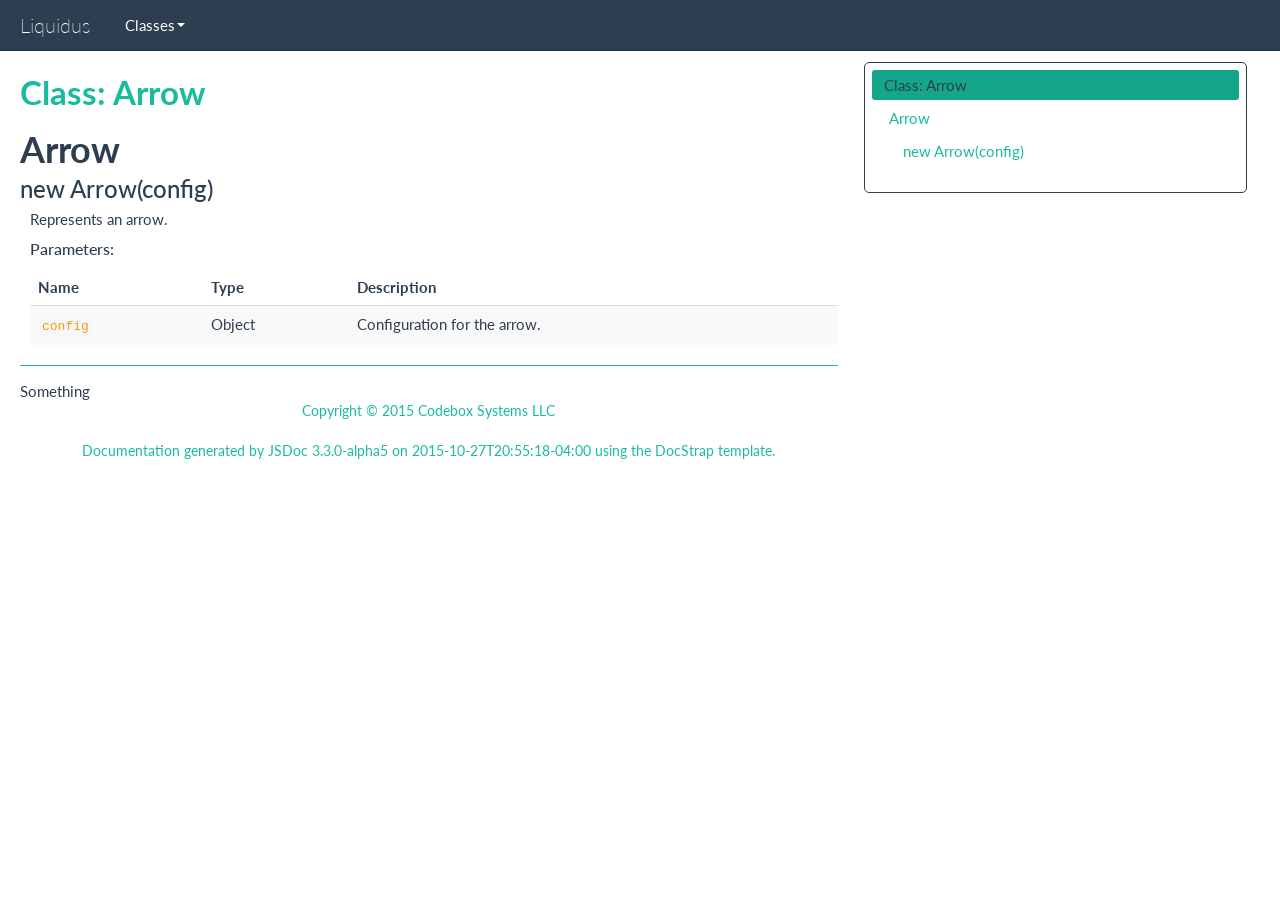
==== docs/Arrow.html @ db64171e "Updated nginx and added content" ====
<!DOCTYPE html>

<html lang="en">
<head>
	<meta charset="utf-8">
	<title>Liquidus Class: Arrow</title>

	<!--[if lt IE 9]>
	<script src="//html5shiv.googlecode.com/svn/trunk/html5.js"></script>
	<![endif]-->
	<link type="text/css" rel="stylesheet" href="styles/sunlight.default.css">

	<link type="text/css" rel="stylesheet" href="styles/site.flatly.css">

</head>

<body>
<div class="container-fluid">
	<div class="navbar navbar-fixed-top ">
		<div class="navbar-inner">
			<a class="brand" href="index.html">Liquidus</a>
			<ul class="nav">
				
				<li class="dropdown">
					<a href="classes.list.html" class="dropdown-toggle" data-toggle="dropdown">Classes<b
						class="caret"></b></a>

					<ul class="dropdown-menu ">
						
						<li>
							<a href="Arrow.html">Arrow</a>
						</li>
						
						<li>
							<a href="Circle.html">Circle</a>
						</li>
						
						<li>
							<a href="Shape.html">Shape</a>
						</li>
						
						<li>
							<a href="Text.html">Text</a>
						</li>
						

					</ul>
				</li>
				
			</ul>
		</div>
	</div>

	<div class="row-fluid">

		
		<div class="span8">
			
				<div id="main">
					


	<h1 class="page-title">Class: Arrow</h1>
<section>

<header>
    <h2>
    Arrow
    </h2>
    
</header>

<article>
    <div class="container-overview">
    

    
        
<dt>
    <h4 class="name" id="Arrow"><span class="type-signature"></span>new Arrow<span class="signature">(config)</span><span class="type-signature"></span></h4>
    
    
</dt>
<dd>
    
    
    <div class="description">
        Represents an arrow.
    </div>
    

    
    
    
    
    
        <h5>Parameters:</h5>
        

<table class="params table table-striped">
    <thead>
	<tr>
		
		<th>Name</th>
		

		<th>Type</th>

		

		

		<th class="last">Description</th>
	</tr>
	</thead>

	<tbody>
	

        <tr>
            
                <td class="name"><code>config</code></td>
            

            <td class="type">
            
                
<span class="param-type">Object</span>


            
            </td>

            

            

            <td class="description last">Configuration for the arrow.</td>
        </tr>

	
	</tbody>
</table>

    
    
    
<dl class="details">
	

	

	

	

	

	

	

	

	



	

	

	

	
</dl>

    
    

    

    
    
    
    
    
    
    
</dd>

    
    </div>

    

    

    

    

    

    

    

    

    
</article>

</section>




				</div>

				<div class="clearfix"></div>
				<footer>
					
					Something
					<br />
					
					
		<span class="copyright">
		Copyright © 2015 Codebox Systems LLC
		</span>
					<br />
					
		<span class="jsdoc-message">
		Documentation generated by <a href="https://github.com/jsdoc3/jsdoc">JSDoc 3.3.0-alpha5</a>
		on 2015-10-27T20:55:18-04:00 using the <a
			href="https://github.com/terryweiss/docstrap">DocStrap template</a>.
		</span>
				</footer>
			</div>

			
			<div class="span3">
				<div id="toc"></div>
			</div>
			
			<br clear="both">
		</div>

	</div>
	<!--<script src="scripts/sunlight.js"></script>-->
	<script src="scripts/docstrap.lib.js"></script>
	<script src="scripts/bootstrap-dropdown.js"></script>
	<script src="scripts/toc.js"></script>

	<script>
		$( function () {
			$( "[id*='$']" ).each( function () {
				var $this = $( this );

				$this.attr( "id", $this.attr( "id" ).replace( "$", "__" ) );
			} );

			$( "#toc" ).toc( {
				anchorName  : function ( i, heading, prefix ) {
					return $( heading ).attr( "id" ) || ( prefix + i );
				},
				selectors   : "h1,h2,h3,h4",
				showAndHide : false,
				scrollTo    : "100px"
			} );

			$( "#toc>ul" ).addClass( "nav nav-pills nav-stacked" );
			$( "#main span[id^='toc']" ).addClass( "toc-shim" );
			$( '.dropdown-toggle' ).dropdown();
//			$( ".tutorial-section pre, .readme-section pre" ).addClass( "sunlight-highlight-javascript" ).addClass( "linenums" );

			$( ".tutorial-section pre, .readme-section pre" ).each( function () {
				var $this = $( this );

				var example = $this.find( "code" );
				exampleText = example.html();
				var lang = /{@lang (.*?)}/.exec( exampleText );
				if ( lang && lang[1] ) {
					exampleText = exampleText.replace( lang[0], "" );
					example.html( exampleText );
					lang = lang[1];
				} else {
					lang = "javascript";
				}

				if ( lang ) {

					$this
						.addClass( "sunlight-highlight-" + lang )
						.addClass( "linenums" )
						.html( example.html() );

				}
			} );

			Sunlight.highlightAll( {
				lineNumbers : true,
				showMenu : true,
				enableDoclinks : true
			} );
		} );
	 </script>



	<!--Navigation and Symbol Display-->
	


	<!--Google Analytics-->
	

</body>
</html>
---- docs/styles/sunlight.default.css ----
/* global styles */
.sunlight-container {
	clear: both !important;
	position: relative !important;
	margin: 10px 0 !important;
}
.sunlight-code-container {
	clear: both !important;
	position: relative !important;
	border: none;
	border-color: #969696 !important;
	background-color: #FFFFFF !important;
}
.sunlight-highlighted, .sunlight-container, .sunlight-container textarea {
	font-family: Consolas, Inconsolata, Monaco, "Courier New" !important;
	font-size: 12px !important;
	line-height: 15px !important;
}
.sunlight-highlighted, .sunlight-container textarea {
	color: #000000 !important;
	margin: 0 !important;
}
.sunlight-container textarea {
	padding-left: 0 !important;
	margin-left: 0 !important;
	margin-right: 0 !important;
	padding-right: 0 !important;
}
.sunlight-code-container > .sunlight-highlighted {
	white-space: pre;
	overflow-x: auto;
	overflow-y: hidden; /* ie requires this wtf? */
}
.sunlight-highlighted {
	z-index: 1;
	position: relative;
}
.sunlight-highlighted * {
	background: transparent;
}
.sunlight-line-number-margin {
	float: left !important;
	margin-right: 5px !important;
	margin-top: 0 !important;
	margin-bottom: 0 !important;
	padding: 0 !important;
	padding-right: 4px !important;
	padding-left: 4px !important;
	border-right: 1px solid #CCCCCC !important;
	background-color: #EEEEEE !important;
	color: #848484 !important;
	text-align: right !important;
	position: relative;
	z-index: 3;
}
.sunlight-highlighted a, .sunlight-line-number-margin a  {
	border: none !important;
	text-decoration: none !important;
	font-weight: normal !important;
	font-style: normal !important;
	padding: 0 !important;
}
.sunlight-line-number-margin a {
	color: inherit !important;
}
.sunlight-line-highlight-overlay {
	position: absolute;
	top: 0;
	left: 0;
	width: 100%;
	z-index: 0;
}
.sunlight-line-highlight-overlay div {
	height: 15px;
	width: 100%;
}
.sunlight-line-highlight-overlay .sunlight-line-highlight-active {
	background-color: #E7FCFA;
}

/* menu */
.sunlight-menu {
	background-color: #FFFFCC;
	color: #000000;
}
.sunlight-menu ul {
	margin: 0 !important;
	padding: 0 !important;
	list-style-type: none !important;
}
.sunlight-menu li {
	float: right !important;
	margin-left: 5px !important;
}
.sunlight-menu a, .sunlight-menu img {
	color: #000099 !important;
	text-decoration: none !important;
	border: none !important;
}




.sunlight-string,
.sunlight-char,
.sunlight-heredoc,
.sunlight-heredocDeclaration,
.sunlight-nowdoc,
.sunlight-longString,
.sunlight-rawString,
.sunlight-binaryString,
.sunlight-rawLongString,
.sunlight-binaryLongString,
.sunlight-verbatimString,
.sunlight-diff .sunlight-removed {
	color: #990000 !important;
}

.sunlight-ident,
.sunlight-operator,
.sunlight-punctuation,
.sunlight-delimiter,
.sunlight-diff .sunlight-unchanged {
	color: #000000 !important;
}

.sunlight-comment,
.sunlight-xmlDocCommentContent,
.sunlight-nginx .sunlight-ssiCommand,
.sunlight-sln .sunlight-formatDeclaration,
.sunlight-diff .sunlight-added {
	color: #009900 !important;
}
.sunlight-number,
.sunlight-guid,
.sunlight-cdata {
	color: #CC6600 !important;
}

.sunlight-named-ident,
.sunlight-constant,
.sunlight-javascript .sunlight-globalVariable,
.sunlight-globalObject,
.sunlight-python .sunlight-attribute,
.sunlight-nginx .sunlight-context,
.sunlight-httpd .sunlight-context,
.sunlight-haskell .sunlight-class,
.sunlight-haskell .sunlight-type,
.sunlight-lisp .sunlight-declarationSpecifier,
.sunlight-erlang .sunlight-userDefinedFunction,
.sunlight-diff .sunlight-header {
	color: #2B91AF !important;
}
.sunlight-keyword,
.sunlight-languageConstruct,
.sunlight-css
.sunlight-element,
.sunlight-bash .sunlight-command,
.sunlight-specialOperator,
.sunlight-erlang .sunlight-moduleAttribute,
.sunlight-xml .sunlight-tagName,
.sunlight-xml .sunlight-operator,
.sunlight-diff .sunlight-modified {
	color: #0000FF !important;
}
.sunlight-shortOpenTag,
.sunlight-openTag,
.sunlight-closeTag,
.sunlight-xmlOpenTag,
.sunlight-xmlCloseTag,
.sunlight-aspOpenTag,
.sunlight-aspCloseTag,
.sunlight-label,
.sunlight-css .sunlight-importantFlag {
	background-color: #FFFF99 !important;
	color: #000000 !important;
}
.sunlight-function,
.sunlight-globalFunction,
.sunlight-ruby .sunlight-specialFunction,
.sunlight-objective-c .sunlight-messageDestination,
.sunlight-6502asm .sunlight-illegalOpcode,
.sunlight-powershell .sunlight-switch,
.sunlight-lisp .sunlight-macro,
.sunlight-lisp .sunlight-specialForm,
.sunlight-lisp .sunlight-type,
.sunlight-sln .sunlight-sectionName,
.sunlight-diff .sunlight-rangeInfo {
	color: #B069AF !important;
}

.sunlight-variable,
.sunlight-specialVariable,
.sunlight-environmentVariable,
.sunlight-objective-c .sunlight-messageArgumentName,
.sunlight-lisp .sunlight-globalVariable,
.sunlight-ruby .sunlight-globalVariable,
.sunlight-ruby .sunlight-instanceVariable,
.sunlight-sln .sunlight-operator {
	color: #325484 !important;
}
.sunlight-regexLiteral,
.sunlight-lisp .sunlight-operator,
.sunlight-6502asm .sunlight-pseudoOp,
.sunlight-erlang .sunlight-macro {
	color: #FF00B2 !important;
}
.sunlight-specialVariable {
	font-style: italic !important;
	font-weight: bold !important;
}
.sunlight-csharp .sunlight-pragma,
.sunlight-preprocessorDirective,
.sunlight-vb .sunlight-compilerDirective,
.sunlight-diff .sunlight-mergeHeader,
.sunlight-diff .sunlight-noNewLine {
	color: #999999 !important;
	font-style: italic !important;
}
.sunlight-xmlDocCommentMeta,
.sunlight-java .sunlight-annotation,
.sunlight-scala .sunlight-annotation,
.sunlight-docComment {
	color: #808080 !important;
}
.sunlight-quotedIdent,
.sunlight-ruby .sunlight-subshellCommand,
.sunlight-lisp .sunlight-keywordArgument,
.sunlight-haskell .sunlight-infixOperator,
.sunlight-erlang .sunlight-quotedAtom {
	color: #999900 !important;
}



/* xml */
.sunlight-xml .sunlight-string {
	color: #990099 !important;
}
.sunlight-xml .sunlight-attribute {
	color: #FF0000 !important;
}
.sunlight-xml .sunlight-entity {
	background-color: #EEEEEE !important;
	color: #000000 !important;
	border: 1px solid #000000 !important;
}
.sunlight-xml .sunlight-doctype {
	color: #2B91AF !important;
}

/* javascript */
.sunlight-javascript .sunlight-reservedWord {
	font-style: italic !important;
}

/* css */
.sunlight-css .sunlight-microsoftFilterPrefix {
	color: #FF00FF !important;
}
.sunlight-css .sunlight-rule {
	color: #0099FF !important;
}
.sunlight-css .sunlight-keyword {
	color: #4E65B8 !important;
}
.sunlight-css .sunlight-class {
	color: #FF0000 !important;
}
.sunlight-css .sunlight-id {
	color: #8A8E13 !important;
}
.sunlight-css .sunlight-pseudoClass,
.sunlight-css .sunlight-pseudoElement {
	color: #368B87 !important;
}

/* bash */
.sunlight-bash .sunlight-hashBang {
	color: #3D97F5 !important;
}
.sunlight-bash .sunlight-verbatimCommand {
	color: #999900 !important;
}
.sunlight-bash .sunlight-variable,
.sunlight-bash .sunlight-specialVariable {
	color: #FF0000 !important;
}

/* python */
.sunlight-python .sunlight-specialMethod {
	font-weight: bold !important;
	color: #A07DD3;
}

/* ruby */
.sunlight-ruby .sunlight-symbol {
	font-weight: bold !important;
	color: #ED7272 !important;
}

/* brainfuck */
.sunlight-brainfuck {
	font-weight: bold !important;
	color: #000000 !important;
}
.sunlight-brainfuck .sunlight-increment {
	background-color: #FF9900 !important;
}
.sunlight-brainfuck .sunlight-decrement {
	background-color: #FF99FF !important;
}
.sunlight-brainfuck .sunlight-incrementPointer {
	background-color: #FFFF99 !important;
}
.sunlight-brainfuck .sunlight-decrementPointer {
	background-color: #66CCFF !important;
}
.sunlight-brainfuck .sunlight-read {
	background-color: #FFFFFF !important;
}
.sunlight-brainfuck .sunlight-write {
	background-color: #99FF99 !important;
}
.sunlight-brainfuck .sunlight-openLoop, .sunlight-brainfuck .sunlight-closeLoop {
	background-color: #FFFFFF !important;
}

/* 6502 asm */
.sunlight-6502asm .sunlight-label {
	font-weight: bold !important;
	color: #000000 !important;
	background: none !important;
}

/* lisp */
.sunlight-lisp .sunlight-macro {
	font-style: italic !important;
}

/* erlang */
.sunlight-erlang .sunlight-atom {
	font-weight: bold !important;
}
---- docs/styles/site.flatly.css ----
@import url("fred://fonts.googleapis.com/css?family=Lato:400,700,900,400italic");
/*!
 * Bootstrap v2.3.2
 *
 * Copyright 2013 Twitter, Inc
 * Licensed under the Apache License v2.0
 * http://www.apache.org/licenses/LICENSE-2.0
 *
 * Designed and built with all the love in the world by @mdo and @fat.
 */
.clearfix {
  *zoom: 1;
}
.clearfix:before,
.clearfix:after {
  display: table;
  content: "";
  line-height: 0;
}
.clearfix:after {
  clear: both;
}
.hide-text {
  font: 0/0 a;
  color: transparent;
  text-shadow: none;
  background-color: transparent;
  border: 0;
}
.input-block-level {
  display: block;
  width: 100%;
  min-height: 30px;
  -webkit-box-sizing: border-box;
  -moz-box-sizing: border-box;
  box-sizing: border-box;
}
article,
aside,
details,
figcaption,
figure,
footer,
header,
hgroup,
nav,
section {
  display: block;
}
audio,
canvas,
video {
  display: inline-block;
  *display: inline;
  *zoom: 1;
}
audio:not([controls]) {
  display: none;
}
html {
  font-size: 100%;
  -webkit-text-size-adjust: 100%;
  -ms-text-size-adjust: 100%;
}
a:focus {
  outline: thin dotted #333;
  outline: 5px auto -webkit-focus-ring-color;
  outline-offset: -2px;
}
a:hover,
a:active {
  outline: 0;
}
sub,
sup {
  position: relative;
  font-size: 75%;
  line-height: 0;
  vertical-align: baseline;
}
sup {
  top: -0.5em;
}
sub {
  bottom: -0.25em;
}
img {
  /* Responsive images (ensure images don't scale beyond their parents) */

  max-width: 100%;
  /* Part 1: Set a maxium relative to the parent */

  width: auto\9;
  /* IE7-8 need help adjusting responsive images */

  height: auto;
  /* Part 2: Scale the height according to the width, otherwise you get stretching */

  vertical-align: middle;
  border: 0;
  -ms-interpolation-mode: bicubic;
}
#map_canvas img,
.google-maps img {
  max-width: none;
}
button,
input,
select,
textarea {
  margin: 0;
  font-size: 100%;
  vertical-align: middle;
}
button,
input {
  *overflow: visible;
  line-height: normal;
}
button::-moz-focus-inner,
input::-moz-focus-inner {
  padding: 0;
  border: 0;
}
button,
html input[type="button"],
input[type="reset"],
input[type="submit"] {
  -webkit-appearance: button;
  cursor: pointer;
}
label,
select,
button,
input[type="button"],
input[type="reset"],
input[type="submit"],
input[type="radio"],
input[type="checkbox"] {
  cursor: pointer;
}
input[type="search"] {
  -webkit-box-sizing: content-box;
  -moz-box-sizing: content-box;
  box-sizing: content-box;
  -webkit-appearance: textfield;
}
input[type="search"]::-webkit-search-decoration,
input[type="search"]::-webkit-search-cancel-button {
  -webkit-appearance: none;
}
textarea {
  overflow: auto;
  vertical-align: top;
}
@media print {
  * {
    text-shadow: none !important;
    color: #000 !important;
    background: transparent !important;
    box-shadow: none !important;
  }
  a,
  a:visited {
    text-decoration: underline;
  }
  a[href]:after {
    content: " (" attr(href) ")";
  }
  abbr[title]:after {
    content: " (" attr(title) ")";
  }
  .ir a:after,
  a[href^="javascript:"]:after,
  a[href^="#"]:after {
    content: "";
  }
  pre,
  blockquote {
    border: 1px solid #999;
    page-break-inside: avoid;
  }
  thead {
    display: table-header-group;
  }
  tr,
  img {
    page-break-inside: avoid;
  }
  img {
    max-width: 100% !important;
  }
  @page  {
    margin: 0.5cm;
  }
  p,
  h2,
  h3 {
    orphans: 3;
    widows: 3;
  }
  h2,
  h3 {
    page-break-after: avoid;
  }
}
body {
  margin: 0;
  font-family: "Lato", "Helvetica Neue", Helvetica, Arial, sans-serif;
  font-size: 15px;
  line-height: 20px;
  color: #2c3e50;
  background-color: #ffffff;
}
a {
  color: #1abc9c;
  text-decoration: none;
}
a:hover,
a:focus {
  color: #1dd2af;
  text-decoration: underline;
}
.img-rounded {
  -webkit-border-radius: 6px;
  -moz-border-radius: 6px;
  border-radius: 6px;
}
.img-polaroid {
  padding: 4px;
  background-color: #fff;
  border: 1px solid #ccc;
  border: 1px solid rgba(0, 0, 0, 0.2);
  -webkit-box-shadow: 0 1px 3px rgba(0, 0, 0, 0.1);
  -moz-box-shadow: 0 1px 3px rgba(0, 0, 0, 0.1);
  box-shadow: 0 1px 3px rgba(0, 0, 0, 0.1);
}
.img-circle {
  -webkit-border-radius: 500px;
  -moz-border-radius: 500px;
  border-radius: 500px;
}
.row {
  margin-left: -20px;
  *zoom: 1;
}
.row:before,
.row:after {
  display: table;
  content: "";
  line-height: 0;
}
.row:after {
  clear: both;
}
[class*="span"] {
  float: left;
  min-height: 1px;
  margin-left: 20px;
}
.container,
.navbar-static-top .container,
.navbar-fixed-top .container,
.navbar-fixed-bottom .container {
  width: 940px;
}
.span12 {
  width: 940px;
}
.span11 {
  width: 860px;
}
.span10 {
  width: 780px;
}
.span9 {
  width: 700px;
}
.span8 {
  width: 620px;
}
.span7 {
  width: 540px;
}
.span6 {
  width: 460px;
}
.span5 {
  width: 380px;
}
.span4 {
  width: 300px;
}
.span3 {
  width: 220px;
}
.span2 {
  width: 140px;
}
.span1 {
  width: 60px;
}
.offset12 {
  margin-left: 980px;
}
.offset11 {
  margin-left: 900px;
}
.offset10 {
  margin-left: 820px;
}
.offset9 {
  margin-left: 740px;
}
.offset8 {
  margin-left: 660px;
}
.offset7 {
  margin-left: 580px;
}
.offset6 {
  margin-left: 500px;
}
.offset5 {
  margin-left: 420px;
}
.offset4 {
  margin-left: 340px;
}
.offset3 {
  margin-left: 260px;
}
.offset2 {
  margin-left: 180px;
}
.offset1 {
  margin-left: 100px;
}
.row-fluid {
  width: 100%;
  *zoom: 1;
}
.row-fluid:before,
.row-fluid:after {
  display: table;
  content: "";
  line-height: 0;
}
.row-fluid:after {
  clear: both;
}
.row-fluid [class*="span"] {
  display: block;
  width: 100%;
  min-height: 30px;
  -webkit-box-sizing: border-box;
  -moz-box-sizing: border-box;
  box-sizing: border-box;
  float: left;
  margin-left: 2.127659574468085%;
  *margin-left: 2.074468085106383%;
}
.row-fluid [class*="span"]:first-child {
  margin-left: 0;
}
.row-fluid .controls-row [class*="span"] + [class*="span"] {
  margin-left: 2.127659574468085%;
}
.row-fluid .span12 {
  width: 100%;
  *width: 99.94680851063829%;
}
.row-fluid .span11 {
  width: 91.48936170212765%;
  *width: 91.43617021276594%;
}
.row-fluid .span10 {
  width: 82.97872340425532%;
  *width: 82.92553191489361%;
}
.row-fluid .span9 {
  width: 74.46808510638297%;
  *width: 74.41489361702126%;
}
.row-fluid .span8 {
  width: 65.95744680851064%;
  *width: 65.90425531914893%;
}
.row-fluid .span7 {
  width: 57.44680851063829%;
  *width: 57.39361702127659%;
}
.row-fluid .span6 {
  width: 48.93617021276595%;
  *width: 48.88297872340425%;
}
.row-fluid .span5 {
  width: 40.42553191489362%;
  *width: 40.37234042553192%;
}
.row-fluid .span4 {
  width: 31.914893617021278%;
  *width: 31.861702127659576%;
}
.row-fluid .span3 {
  width: 23.404255319148934%;
  *width: 23.351063829787233%;
}
.row-fluid .span2 {
  width: 14.893617021276595%;
  *width: 14.840425531914894%;
}
.row-fluid .span1 {
  width: 6.382978723404255%;
  *width: 6.329787234042553%;
}
.row-fluid .offset12 {
  margin-left: 104.25531914893617%;
  *margin-left: 104.14893617021275%;
}
.row-fluid .offset12:first-child {
  margin-left: 102.12765957446808%;
  *margin-left: 102.02127659574467%;
}
.row-fluid .offset11 {
  margin-left: 95.74468085106382%;
  *margin-left: 95.6382978723404%;
}
.row-fluid .offset11:first-child {
  margin-left: 93.61702127659574%;
  *margin-left: 93.51063829787232%;
}
.row-fluid .offset10 {
  margin-left: 87.23404255319149%;
  *margin-left: 87.12765957446807%;
}
.row-fluid .offset10:first-child {
  margin-left: 85.1063829787234%;
  *margin-left: 84.99999999999999%;
}
.row-fluid .offset9 {
  margin-left: 78.72340425531914%;
  *margin-left: 78.61702127659572%;
}
.row-fluid .offset9:first-child {
  margin-left: 76.59574468085106%;
  *margin-left: 76.48936170212764%;
}
.row-fluid .offset8 {
  margin-left: 70.2127659574468%;
  *margin-left: 70.10638297872339%;
}
.row-fluid .offset8:first-child {
  margin-left: 68.08510638297872%;
  *margin-left: 67.9787234042553%;
}
.row-fluid .offset7 {
  margin-left: 61.70212765957446%;
  *margin-left: 61.59574468085106%;
}
.row-fluid .offset7:first-child {
  margin-left: 59.574468085106375%;
  *margin-left: 59.46808510638297%;
}
.row-fluid .offset6 {
  margin-left: 53.191489361702125%;
  *margin-left: 53.085106382978715%;
}
.row-fluid .offset6:first-child {
  margin-left: 51.063829787234035%;
  *margin-left: 50.95744680851063%;
}
.row-fluid .offset5 {
  margin-left: 44.68085106382979%;
  *margin-left: 44.57446808510638%;
}
.row-fluid .offset5:first-child {
  margin-left: 42.5531914893617%;
  *margin-left: 42.4468085106383%;
}
.row-fluid .offset4 {
  margin-left: 36.170212765957444%;
  *margin-left: 36.06382978723405%;
}
.row-fluid .offset4:first-child {
  margin-left: 34.04255319148936%;
  *margin-left: 33.93617021276596%;
}
.row-fluid .offset3 {
  margin-left: 27.659574468085104%;
  *margin-left: 27.5531914893617%;
}
.row-fluid .offset3:first-child {
  margin-left: 25.53191489361702%;
  *margin-left: 25.425531914893618%;
}
.row-fluid .offset2 {
  margin-left: 19.148936170212764%;
  *margin-left: 19.04255319148936%;
}
.row-fluid .offset2:first-child {
  margin-left: 17.02127659574468%;
  *margin-left: 16.914893617021278%;
}
.row-fluid .offset1 {
  margin-left: 10.638297872340425%;
  *margin-left: 10.53191489361702%;
}
.row-fluid .offset1:first-child {
  margin-left: 8.51063829787234%;
  *margin-left: 8.404255319148938%;
}
[class*="span"].hide,
.row-fluid [class*="span"].hide {
  display: none;
}
[class*="span"].pull-right,
.row-fluid [class*="span"].pull-right {
  float: right;
}
.container {
  margin-right: auto;
  margin-left: auto;
  *zoom: 1;
}
.container:before,
.container:after {
  display: table;
  content: "";
  line-height: 0;
}
.container:after {
  clear: both;
}
.container-fluid {
  padding-right: 20px;
  padding-left: 20px;
  *zoom: 1;
}
.container-fluid:before,
.container-fluid:after {
  display: table;
  content: "";
  line-height: 0;
}
.container-fluid:after {
  clear: both;
}
p {
  margin: 0 0 10px;
}
.lead {
  margin-bottom: 20px;
  font-size: 22.5px;
  font-weight: 200;
  line-height: 30px;
}
small {
  font-size: 85%;
}
strong {
  font-weight: bold;
}
em {
  font-style: italic;
}
cite {
  font-style: normal;
}
.muted {
  color: #b4bcc2;
}
a.muted:hover,
a.muted:focus {
  color: #98a3ab;
}
.text-warning {
  color: #e6bb0d;
}
a.text-warning:hover,
a.text-warning:focus {
  color: #b6940a;
}
.text-error {
  color: #e74c3c;
}
a.text-error:hover,
a.text-error:focus {
  color: #d62c1a;
}
.text-info {
  color: #3498db;
}
a.text-info:hover,
a.text-info:focus {
  color: #217dbb;
}
.text-success {
  color: #18bc9c;
}
a.text-success:hover,
a.text-success:focus {
  color: #128f76;
}
.text-left {
  text-align: left;
}
.text-right {
  text-align: right;
}
.text-center {
  text-align: center;
}
h1,
h2,
h3,
h4,
h5,
h6 {
  margin: 10px 0;
  font-family: inherit;
  font-weight: bold;
  line-height: 20px;
  color: inherit;
  text-rendering: optimizelegibility;
}
h1 small,
h2 small,
h3 small,
h4 small,
h5 small,
h6 small {
  font-weight: normal;
  line-height: 1;
  color: #b4bcc2;
}
h1,
h2,
h3 {
  line-height: 40px;
}
h1 {
  font-size: 41.25px;
}
h2 {
  font-size: 33.75px;
}
h3 {
  font-size: 26.25px;
}
h4 {
  font-size: 18.75px;
}
h5 {
  font-size: 15px;
}
h6 {
  font-size: 12.75px;
}
h1 small {
  font-size: 26.25px;
}
h2 small {
  font-size: 18.75px;
}
h3 small {
  font-size: 15px;
}
h4 small {
  font-size: 15px;
}
.page-header {
  padding-bottom: 9px;
  margin: 20px 0 30px;
  border-bottom: 1px solid #ecf0f1;
}
ul,
ol {
  padding: 0;
  margin: 0 0 10px 25px;
}
ul ul,
ul ol,
ol ol,
ol ul {
  margin-bottom: 0;
}
li {
  line-height: 20px;
}
ul.unstyled,
ol.unstyled {
  margin-left: 0;
  list-style: none;
}
ul.inline,
ol.inline {
  margin-left: 0;
  list-style: none;
}
ul.inline > li,
ol.inline > li {
  display: inline-block;
  *display: inline;
  /* IE7 inline-block hack */

  *zoom: 1;
  padding-left: 5px;
  padding-right: 5px;
}
dl {
  margin-bottom: 20px;
}
dt,
dd {
  line-height: 20px;
}
dt {
  font-weight: bold;
}
dd {
  margin-left: 10px;
}
.dl-horizontal {
  *zoom: 1;
}
.dl-horizontal:before,
.dl-horizontal:after {
  display: table;
  content: "";
  line-height: 0;
}
.dl-horizontal:after {
  clear: both;
}
.dl-horizontal dt {
  float: left;
  width: 160px;
  clear: left;
  text-align: right;
  overflow: hidden;
  text-overflow: ellipsis;
  white-space: nowrap;
}
.dl-horizontal dd {
  margin-left: 180px;
}
hr {
  margin: 20px 0;
  border: 0;
  border-top: 1px solid #ecf0f1;
  border-bottom: 1px solid #ffffff;
}
abbr[title],
abbr[data-original-title] {
  cursor: help;
  border-bottom: 1px dotted #b4bcc2;
}
abbr.initialism {
  font-size: 90%;
  text-transform: uppercase;
}
blockquote {
  padding: 0 0 0 15px;
  margin: 0 0 20px;
  border-left: 5px solid #ecf0f1;
}
blockquote p {
  margin-bottom: 0;
  font-size: 18.75px;
  font-weight: 300;
  line-height: 1.25;
}
blockquote small {
  display: block;
  line-height: 20px;
  color: #b4bcc2;
}
blockquote small:before {
  content: '\2014 \00A0';
}
blockquote.pull-right {
  float: right;
  padding-right: 15px;
  padding-left: 0;
  border-right: 5px solid #ecf0f1;
  border-left: 0;
}
blockquote.pull-right p,
blockquote.pull-right small {
  text-align: right;
}
blockquote.pull-right small:before {
  content: '';
}
blockquote.pull-right small:after {
  content: '\00A0 \2014';
}
q:before,
q:after,
blockquote:before,
blockquote:after {
  content: "";
}
address {
  display: block;
  margin-bottom: 20px;
  font-style: normal;
  line-height: 20px;
}
code,
pre {
  padding: 0 3px 2px;
  font-family: Monaco, Menlo, Consolas, "Courier New", monospace;
  font-size: 13px;
  color: #7b8a8b;
  -webkit-border-radius: 3px;
  -moz-border-radius: 3px;
  border-radius: 3px;
}
code {
  padding: 2px 4px;
  color: #d14;
  background-color: #f7f7f9;
  border: 1px solid #e1e1e8;
  white-space: nowrap;
}
pre {
  display: block;
  padding: 9.5px;
  margin: 0 0 10px;
  font-size: 14px;
  line-height: 20px;
  word-break: break-all;
  word-wrap: break-word;
  white-space: pre;
  white-space: pre-wrap;
  background-color: #f5f5f5;
  border: 1px solid #ccc;
  border: 1px solid rgba(0, 0, 0, 0.15);
  -webkit-border-radius: 6px;
  -moz-border-radius: 6px;
  border-radius: 6px;
}
pre.prettyprint {
  margin-bottom: 20px;
}
pre code {
  padding: 0;
  color: inherit;
  white-space: pre;
  white-space: pre-wrap;
  background-color: transparent;
  border: 0;
}
.pre-scrollable {
  max-height: 340px;
  overflow-y: scroll;
}
form {
  margin: 0 0 20px;
}
fieldset {
  padding: 0;
  margin: 0;
  border: 0;
}
legend {
  display: block;
  width: 100%;
  padding: 0;
  margin-bottom: 20px;
  font-size: 22.5px;
  line-height: 40px;
  color: #7b8a8b;
  border: 0;
  border-bottom: 1px solid #e5e5e5;
}
legend small {
  font-size: 15px;
  color: #b4bcc2;
}
label,
input,
button,
select,
textarea {
  font-size: 15px;
  font-weight: normal;
  line-height: 20px;
}
input,
button,
select,
textarea {
  font-family: "Lato", "Helvetica Neue", Helvetica, Arial, sans-serif;
}
label {
  display: block;
  margin-bottom: 5px;
}
select,
textarea,
input[type="text"],
input[type="password"],
input[type="datetime"],
input[type="datetime-local"],
input[type="date"],
input[type="month"],
input[type="time"],
input[type="week"],
input[type="number"],
input[type="email"],
input[type="url"],
input[type="search"],
input[type="tel"],
input[type="color"],
.uneditable-input {
  display: inline-block;
  height: 20px;
  padding: 4px 6px;
  margin-bottom: 10px;
  font-size: 15px;
  line-height: 20px;
  color: #95a5a6;
  -webkit-border-radius: 6px;
  -moz-border-radius: 6px;
  border-radius: 6px;
  vertical-align: middle;
}
input,
textarea,
.uneditable-input {
  width: 206px;
}
textarea {
  height: auto;
}
textarea,
input[type="text"],
input[type="password"],
input[type="datetime"],
input[type="datetime-local"],
input[type="date"],
input[type="month"],
input[type="time"],
input[type="week"],
input[type="number"],
input[type="email"],
input[type="url"],
input[type="search"],
input[type="tel"],
input[type="color"],
.uneditable-input {
  background-color: #ffffff;
  border: 1px solid #dce4ec;
  -webkit-box-shadow: inset 0 1px 1px rgba(0, 0, 0, 0.075);
  -moz-box-shadow: inset 0 1px 1px rgba(0, 0, 0, 0.075);
  box-shadow: inset 0 1px 1px rgba(0, 0, 0, 0.075);
  -webkit-transition: border linear .2s, box-shadow linear .2s;
  -moz-transition: border linear .2s, box-shadow linear .2s;
  -o-transition: border linear .2s, box-shadow linear .2s;
  transition: border linear .2s, box-shadow linear .2s;
}
textarea:focus,
input[type="text"]:focus,
input[type="password"]:focus,
input[type="datetime"]:focus,
input[type="datetime-local"]:focus,
input[type="date"]:focus,
input[type="month"]:focus,
input[type="time"]:focus,
input[type="week"]:focus,
input[type="number"]:focus,
input[type="email"]:focus,
input[type="url"]:focus,
input[type="search"]:focus,
input[type="tel"]:focus,
input[type="color"]:focus,
.uneditable-input:focus {
  border-color: rgba(82, 168, 236, 0.8);
  outline: 0;
  outline: thin dotted \9;
  /* IE6-9 */

  -webkit-box-shadow: inset 0 1px 1px rgba(0,0,0,.075), 0 0 8px rgba(82,168,236,.6);
  -moz-box-shadow: inset 0 1px 1px rgba(0,0,0,.075), 0 0 8px rgba(82,168,236,.6);
  box-shadow: inset 0 1px 1px rgba(0,0,0,.075), 0 0 8px rgba(82,168,236,.6);
}
input[type="radio"],
input[type="checkbox"] {
  margin: 4px 0 0;
  *margin-top: 0;
  /* IE7 */

  margin-top: 1px \9;
  /* IE8-9 */

  line-height: normal;
}
input[type="file"],
input[type="image"],
input[type="submit"],
input[type="reset"],
input[type="button"],
input[type="radio"],
input[type="checkbox"] {
  width: auto;
}
select,
input[type="file"] {
  height: 30px;
  /* In IE7, the height of the select element cannot be changed by height, only font-size */

  *margin-top: 4px;
  /* For IE7, add top margin to align select with labels */

  line-height: 30px;
}
select {
  width: 220px;
  border: 1px solid #dce4ec;
  background-color: #ffffff;
}
select[multiple],
select[size] {
  height: auto;
}
select:focus,
input[type="file"]:focus,
input[type="radio"]:focus,
input[type="checkbox"]:focus {
  outline: thin dotted #333;
  outline: 5px auto -webkit-focus-ring-color;
  outline-offset: -2px;
}
.uneditable-input,
.uneditable-textarea {
  color: #b4bcc2;
  background-color: #fcfcfc;
  border-color: #dce4ec;
  -webkit-box-shadow: inset 0 1px 2px rgba(0, 0, 0, 0.025);
  -moz-box-shadow: inset 0 1px 2px rgba(0, 0, 0, 0.025);
  box-shadow: inset 0 1px 2px rgba(0, 0, 0, 0.025);
  cursor: not-allowed;
}
.uneditable-input {
  overflow: hidden;
  white-space: nowrap;
}
.uneditable-textarea {
  width: auto;
  height: auto;
}
input:-moz-placeholder,
textarea:-moz-placeholder {
  color: #b4bcc2;
}
input:-ms-input-placeholder,
textarea:-ms-input-placeholder {
  color: #b4bcc2;
}
input::-webkit-input-placeholder,
textarea::-webkit-input-placeholder {
  color: #b4bcc2;
}
.radio,
.checkbox {
  min-height: 20px;
  padding-left: 20px;
}
.radio input[type="radio"],
.checkbox input[type="checkbox"] {
  float: left;
  margin-left: -20px;
}
.controls > .radio:first-child,
.controls > .checkbox:first-child {
  padding-top: 5px;
}
.radio.inline,
.checkbox.inline {
  display: inline-block;
  padding-top: 5px;
  margin-bottom: 0;
  vertical-align: middle;
}
.radio.inline + .radio.inline,
.checkbox.inline + .checkbox.inline {
  margin-left: 10px;
}
.input-mini {
  width: 60px;
}
.input-small {
  width: 90px;
}
.input-medium {
  width: 150px;
}
.input-large {
  width: 210px;
}
.input-xlarge {
  width: 270px;
}
.input-xxlarge {
  width: 530px;
}
input[class*="span"],
select[class*="span"],
textarea[class*="span"],
.uneditable-input[class*="span"],
.row-fluid input[class*="span"],
.row-fluid select[class*="span"],
.row-fluid textarea[class*="span"],
.row-fluid .uneditable-input[class*="span"] {
  float: none;
  margin-left: 0;
}
.input-append input[class*="span"],
.input-append .uneditable-input[class*="span"],
.input-prepend input[class*="span"],
.input-prepend .uneditable-input[class*="span"],
.row-fluid input[class*="span"],
.row-fluid select[class*="span"],
.row-fluid textarea[class*="span"],
.row-fluid .uneditable-input[class*="span"],
.row-fluid .input-prepend [class*="span"],
.row-fluid .input-append [class*="span"] {
  display: inline-block;
}
input,
textarea,
.uneditable-input {
  margin-left: 0;
}
.controls-row [class*="span"] + [class*="span"] {
  margin-left: 20px;
}
input.span12,
textarea.span12,
.uneditable-input.span12 {
  width: 926px;
}
input.span11,
textarea.span11,
.uneditable-input.span11 {
  width: 846px;
}
input.span10,
textarea.span10,
.uneditable-input.span10 {
  width: 766px;
}
input.span9,
textarea.span9,
.uneditable-input.span9 {
  width: 686px;
}
input.span8,
textarea.span8,
.uneditable-input.span8 {
  width: 606px;
}
input.span7,
textarea.span7,
.uneditable-input.span7 {
  width: 526px;
}
input.span6,
textarea.span6,
.uneditable-input.span6 {
  width: 446px;
}
input.span5,
textarea.span5,
.uneditable-input.span5 {
  width: 366px;
}
input.span4,
textarea.span4,
.uneditable-input.span4 {
  width: 286px;
}
input.span3,
textarea.span3,
.uneditable-input.span3 {
  width: 206px;
}
input.span2,
textarea.span2,
.uneditable-input.span2 {
  width: 126px;
}
input.span1,
textarea.span1,
.uneditable-input.span1 {
  width: 46px;
}
.controls-row {
  *zoom: 1;
}
.controls-row:before,
.controls-row:after {
  display: table;
  content: "";
  line-height: 0;
}
.controls-row:after {
  clear: both;
}
.controls-row [class*="span"],
.row-fluid .controls-row [class*="span"] {
  float: left;
}
.controls-row .checkbox[class*="span"],
.controls-row .radio[class*="span"] {
  padding-top: 5px;
}
input[disabled],
select[disabled],
textarea[disabled],
input[readonly],
select[readonly],
textarea[readonly] {
  cursor: not-allowed;
  background-color: #eaeded;
}
input[type="radio"][disabled],
input[type="checkbox"][disabled],
input[type="radio"][readonly],
input[type="checkbox"][readonly] {
  background-color: transparent;
}
.control-group.warning .control-label,
.control-group.warning .help-block,
.control-group.warning .help-inline {
  color: #e6bb0d;
}
.control-group.warning .checkbox,
.control-group.warning .radio,
.control-group.warning input,
.control-group.warning select,
.control-group.warning textarea {
  color: #e6bb0d;
}
.control-group.warning input,
.control-group.warning select,
.control-group.warning textarea {
  border-color: #e6bb0d;
  -webkit-box-shadow: inset 0 1px 1px rgba(0, 0, 0, 0.075);
  -moz-box-shadow: inset 0 1px 1px rgba(0, 0, 0, 0.075);
  box-shadow: inset 0 1px 1px rgba(0, 0, 0, 0.075);
}
.control-group.warning input:focus,
.control-group.warning select:focus,
.control-group.warning textarea:focus {
  border-color: #b6940a;
  -webkit-box-shadow: inset 0 1px 1px rgba(0, 0, 0, 0.075), 0 0 6px #f6d963;
  -moz-box-shadow: inset 0 1px 1px rgba(0, 0, 0, 0.075), 0 0 6px #f6d963;
  box-shadow: inset 0 1px 1px rgba(0, 0, 0, 0.075), 0 0 6px #f6d963;
}
.control-group.warning .input-prepend .add-on,
.control-group.warning .input-append .add-on {
  color: #e6bb0d;
  background-color: #e6bb0d;
  border-color: #e6bb0d;
}
.control-group.error .control-label,
.control-group.error .help-block,
.control-group.error .help-inline {
  color: #e74c3c;
}
.control-group.error .checkbox,
.control-group.error .radio,
.control-group.error input,
.control-group.error select,
.control-group.error textarea {
  color: #e74c3c;
}
.control-group.error input,
.control-group.error select,
.control-group.error textarea {
  border-color: #e74c3c;
  -webkit-box-shadow: inset 0 1px 1px rgba(0, 0, 0, 0.075);
  -moz-box-shadow: inset 0 1px 1px rgba(0, 0, 0, 0.075);
  box-shadow: inset 0 1px 1px rgba(0, 0, 0, 0.075);
}
.control-group.error input:focus,
.control-group.error select:focus,
.control-group.error textarea:focus {
  border-color: #d62c1a;
  -webkit-box-shadow: inset 0 1px 1px rgba(0, 0, 0, 0.075), 0 0 6px #f29f97;
  -moz-box-shadow: inset 0 1px 1px rgba(0, 0, 0, 0.075), 0 0 6px #f29f97;
  box-shadow: inset 0 1px 1px rgba(0, 0, 0, 0.075), 0 0 6px #f29f97;
}
.control-group.error .input-prepend .add-on,
.control-group.error .input-append .add-on {
  color: #e74c3c;
  background-color: #e74c3c;
  border-color: #e74c3c;
}
.control-group.success .control-label,
.control-group.success .help-block,
.control-group.success .help-inline {
  color: #18bc9c;
}
.control-group.success .checkbox,
.control-group.success .radio,
.control-group.success input,
.control-group.success select,
.control-group.success textarea {
  color: #18bc9c;
}
.control-group.success input,
.control-group.success select,
.control-group.success textarea {
  border-color: #18bc9c;
  -webkit-box-shadow: inset 0 1px 1px rgba(0, 0, 0, 0.075);
  -moz-box-shadow: inset 0 1px 1px rgba(0, 0, 0, 0.075);
  box-shadow: inset 0 1px 1px rgba(0, 0, 0, 0.075);
}
.control-group.success input:focus,
.control-group.success select:focus,
.control-group.success textarea:focus {
  border-color: #128f76;
  -webkit-box-shadow: inset 0 1px 1px rgba(0, 0, 0, 0.075), 0 0 6px #51e9cb;
  -moz-box-shadow: inset 0 1px 1px rgba(0, 0, 0, 0.075), 0 0 6px #51e9cb;
  box-shadow: inset 0 1px 1px rgba(0, 0, 0, 0.075), 0 0 6px #51e9cb;
}
.control-group.success .input-prepend .add-on,
.control-group.success .input-append .add-on {
  color: #18bc9c;
  background-color: #18bc9c;
  border-color: #18bc9c;
}
.control-group.info .control-label,
.control-group.info .help-block,
.control-group.info .help-inline {
  color: #3498db;
}
.control-group.info .checkbox,
.control-group.info .radio,
.control-group.info input,
.control-group.info select,
.control-group.info textarea {
  color: #3498db;
}
.control-group.info input,
.control-group.info select,
.control-group.info textarea {
  border-color: #3498db;
  -webkit-box-shadow: inset 0 1px 1px rgba(0, 0, 0, 0.075);
  -moz-box-shadow: inset 0 1px 1px rgba(0, 0, 0, 0.075);
  box-shadow: inset 0 1px 1px rgba(0, 0, 0, 0.075);
}
.control-group.info input:focus,
.control-group.info select:focus,
.control-group.info textarea:focus {
  border-color: #217dbb;
  -webkit-box-shadow: inset 0 1px 1px rgba(0, 0, 0, 0.075), 0 0 6px #8bc4ea;
  -moz-box-shadow: inset 0 1px 1px rgba(0, 0, 0, 0.075), 0 0 6px #8bc4ea;
  box-shadow: inset 0 1px 1px rgba(0, 0, 0, 0.075), 0 0 6px #8bc4ea;
}
.control-group.info .input-prepend .add-on,
.control-group.info .input-append .add-on {
  color: #3498db;
  background-color: #3498db;
  border-color: #3498db;
}
input:focus:invalid,
textarea:focus:invalid,
select:focus:invalid {
  color: #b94a48;
  border-color: #ee5f5b;
}
input:focus:invalid:focus,
textarea:focus:invalid:focus,
select:focus:invalid:focus {
  border-color: #e9322d;
  -webkit-box-shadow: 0 0 6px #f8b9b7;
  -moz-box-shadow: 0 0 6px #f8b9b7;
  box-shadow: 0 0 6px #f8b9b7;
}
.form-actions {
  padding: 19px 20px 20px;
  margin-top: 20px;
  margin-bottom: 20px;
  background-color: #f5f5f5;
  border-top: 1px solid #e5e5e5;
  *zoom: 1;
}
.form-actions:before,
.form-actions:after {
  display: table;
  content: "";
  line-height: 0;
}
.form-actions:after {
  clear: both;
}
.help-block,
.help-inline {
  color: #476481;
}
.help-block {
  display: block;
  margin-bottom: 10px;
}
.help-inline {
  display: inline-block;
  *display: inline;
  /* IE7 inline-block hack */

  *zoom: 1;
  vertical-align: middle;
  padding-left: 5px;
}
.input-append,
.input-prepend {
  display: inline-block;
  margin-bottom: 10px;
  vertical-align: middle;
  font-size: 0;
  white-space: nowrap;
}
.input-append input,
.input-prepend input,
.input-append select,
.input-prepend select,
.input-append .uneditable-input,
.input-prepend .uneditable-input,
.input-append .dropdown-menu,
.input-prepend .dropdown-menu,
.input-append .popover,
.input-prepend .popover {
  font-size: 15px;
}
.input-append input,
.input-prepend input,
.input-append select,
.input-prepend select,
.input-append .uneditable-input,
.input-prepend .uneditable-input {
  position: relative;
  margin-bottom: 0;
  *margin-left: 0;
  vertical-align: top;
  -webkit-border-radius: 0 6px 6px 0;
  -moz-border-radius: 0 6px 6px 0;
  border-radius: 0 6px 6px 0;
}
.input-append input:focus,
.input-prepend input:focus,
.input-append select:focus,
.input-prepend select:focus,
.input-append .uneditable-input:focus,
.input-prepend .uneditable-input:focus {
  z-index: 2;
}
.input-append .add-on,
.input-prepend .add-on {
  display: inline-block;
  width: auto;
  height: 20px;
  min-width: 16px;
  padding: 4px 5px;
  font-size: 15px;
  font-weight: normal;
  line-height: 20px;
  text-align: center;
  text-shadow: 0 1px 0 #ffffff;
  background-color: #ecf0f1;
  border: 1px solid #ccc;
}
.input-append .add-on,
.input-prepend .add-on,
.input-append .btn,
.input-prepend .btn,
.input-append .btn-group > .dropdown-toggle,
.input-prepend .btn-group > .dropdown-toggle {
  vertical-align: top;
  -webkit-border-radius: 0;
  -moz-border-radius: 0;
  border-radius: 0;
}
.input-append .active,
.input-prepend .active {
  background-color: #7eefd9;
  border-color: #18bc9c;
}
.input-prepend .add-on,
.input-prepend .btn {
  margin-right: -1px;
}
.input-prepend .add-on:first-child,
.input-prepend .btn:first-child {
  -webkit-border-radius: 6px 0 0 6px;
  -moz-border-radius: 6px 0 0 6px;
  border-radius: 6px 0 0 6px;
}
.input-append input,
.input-append select,
.input-append .uneditable-input {
  -webkit-border-radius: 6px 0 0 6px;
  -moz-border-radius: 6px 0 0 6px;
  border-radius: 6px 0 0 6px;
}
.input-append input + .btn-group .btn:last-child,
.input-append select + .btn-group .btn:last-child,
.input-append .uneditable-input + .btn-group .btn:last-child {
  -webkit-border-radius: 0 6px 6px 0;
  -moz-border-radius: 0 6px 6px 0;
  border-radius: 0 6px 6px 0;
}
.input-append .add-on,
.input-append .btn,
.input-append .btn-group {
  margin-left: -1px;
}
.input-append .add-on:last-child,
.input-append .btn:last-child,
.input-append .btn-group:last-child > .dropdown-toggle {
  -webkit-border-radius: 0 6px 6px 0;
  -moz-border-radius: 0 6px 6px 0;
  border-radius: 0 6px 6px 0;
}
.input-prepend.input-append input,
.input-prepend.input-append select,
.input-prepend.input-append .uneditable-input {
  -webkit-border-radius: 0;
  -moz-border-radius: 0;
  border-radius: 0;
}
.input-prepend.input-append input + .btn-group .btn,
.input-prepend.input-append select + .btn-group .btn,
.input-prepend.input-append .uneditable-input + .btn-group .btn {
  -webkit-border-radius: 0 6px 6px 0;
  -moz-border-radius: 0 6px 6px 0;
  border-radius: 0 6px 6px 0;
}
.input-prepend.input-append .add-on:first-child,
.input-prepend.input-append .btn:first-child {
  margin-right: -1px;
  -webkit-border-radius: 6px 0 0 6px;
  -moz-border-radius: 6px 0 0 6px;
  border-radius: 6px 0 0 6px;
}
.input-prepend.input-append .add-on:last-child,
.input-prepend.input-append .btn:last-child {
  margin-left: -1px;
  -webkit-border-radius: 0 6px 6px 0;
  -moz-border-radius: 0 6px 6px 0;
  border-radius: 0 6px 6px 0;
}
.input-prepend.input-append .btn-group:first-child {
  margin-left: 0;
}
input.search-query {
  padding-right: 14px;
  padding-right: 4px \9;
  padding-left: 14px;
  padding-left: 4px \9;
  /* IE7-8 doesn't have border-radius, so don't indent the padding */

  margin-bottom: 0;
  -webkit-border-radius: 15px;
  -moz-border-radius: 15px;
  border-radius: 15px;
}
/* Allow for input prepend/append in search forms */
.form-search .input-append .search-query,
.form-search .input-prepend .search-query {
  -webkit-border-radius: 0;
  -moz-border-radius: 0;
  border-radius: 0;
}
.form-search .input-append .search-query {
  -webkit-border-radius: 14px 0 0 14px;
  -moz-border-radius: 14px 0 0 14px;
  border-radius: 14px 0 0 14px;
}
.form-search .input-append .btn {
  -webkit-border-radius: 0 14px 14px 0;
  -moz-border-radius: 0 14px 14px 0;
  border-radius: 0 14px 14px 0;
}
.form-search .input-prepend .search-query {
  -webkit-border-radius: 0 14px 14px 0;
  -moz-border-radius: 0 14px 14px 0;
  border-radius: 0 14px 14px 0;
}
.form-search .input-prepend .btn {
  -webkit-border-radius: 14px 0 0 14px;
  -moz-border-radius: 14px 0 0 14px;
  border-radius: 14px 0 0 14px;
}
.form-search input,
.form-inline input,
.form-horizontal input,
.form-search textarea,
.form-inline textarea,
.form-horizontal textarea,
.form-search select,
.form-inline select,
.form-horizontal select,
.form-search .help-inline,
.form-inline .help-inline,
.form-horizontal .help-inline,
.form-search .uneditable-input,
.form-inline .uneditable-input,
.form-horizontal .uneditable-input,
.form-search .input-prepend,
.form-inline .input-prepend,
.form-horizontal .input-prepend,
.form-search .input-append,
.form-inline .input-append,
.form-horizontal .input-append {
  display: inline-block;
  *display: inline;
  /* IE7 inline-block hack */

  *zoom: 1;
  margin-bottom: 0;
  vertical-align: middle;
}
.form-search .hide,
.form-inline .hide,
.form-horizontal .hide {
  display: none;
}
.form-search label,
.form-inline label,
.form-search .btn-group,
.form-inline .btn-group {
  display: inline-block;
}
.form-search .input-append,
.form-inline .input-append,
.form-search .input-prepend,
.form-inline .input-prepend {
  margin-bottom: 0;
}
.form-search .radio,
.form-search .checkbox,
.form-inline .radio,
.form-inline .checkbox {
  padding-left: 0;
  margin-bottom: 0;
  vertical-align: middle;
}
.form-search .radio input[type="radio"],
.form-search .checkbox input[type="checkbox"],
.form-inline .radio input[type="radio"],
.form-inline .checkbox input[type="checkbox"] {
  float: left;
  margin-right: 3px;
  margin-left: 0;
}
.control-group {
  margin-bottom: 10px;
}
legend + .control-group {
  margin-top: 20px;
  -webkit-margin-top-collapse: separate;
}
.form-horizontal .control-group {
  margin-bottom: 20px;
  *zoom: 1;
}
.form-horizontal .control-group:before,
.form-horizontal .control-group:after {
  display: table;
  content: "";
  line-height: 0;
}
.form-horizontal .control-group:after {
  clear: both;
}
.form-horizontal .control-label {
  float: left;
  width: 160px;
  padding-top: 5px;
  text-align: right;
}
.form-horizontal .controls {
  *display: inline-block;
  *padding-left: 20px;
  margin-left: 180px;
  *margin-left: 0;
}
.form-horizontal .controls:first-child {
  *padding-left: 180px;
}
.form-horizontal .help-block {
  margin-bottom: 0;
}
.form-horizontal input + .help-block,
.form-horizontal select + .help-block,
.form-horizontal textarea + .help-block,
.form-horizontal .uneditable-input + .help-block,
.form-horizontal .input-prepend + .help-block,
.form-horizontal .input-append + .help-block {
  margin-top: 10px;
}
.form-horizontal .form-actions {
  padding-left: 180px;
}
table {
  max-width: 100%;
  background-color: transparent;
  border-collapse: collapse;
  border-spacing: 0;
}
.table {
  width: 100%;
  margin-bottom: 20px;
}
.table th,
.table td {
  padding: 8px;
  line-height: 20px;
  text-align: left;
  vertical-align: top;
  border-top: 1px solid #dddddd;
}
.table th {
  font-weight: bold;
}
.table thead th {
  vertical-align: bottom;
}
.table caption + thead tr:first-child th,
.table caption + thead tr:first-child td,
.table colgroup + thead tr:first-child th,
.table colgroup + thead tr:first-child td,
.table thead:first-child tr:first-child th,
.table thead:first-child tr:first-child td {
  border-top: 0;
}
.table tbody + tbody {
  border-top: 2px solid #dddddd;
}
.table .table {
  background-color: #ffffff;
}
.table-condensed th,
.table-condensed td {
  padding: 4px 5px;
}
.table-bordered {
  border: 1px solid #dddddd;
  border-collapse: separate;
  *border-collapse: collapse;
  border-left: 0;
  -webkit-border-radius: 6px;
  -moz-border-radius: 6px;
  border-radius: 6px;
}
.table-bordered th,
.table-bordered td {
  border-left: 1px solid #dddddd;
}
.table-bordered caption + thead tr:first-child th,
.table-bordered caption + tbody tr:first-child th,
.table-bordered caption + tbody tr:first-child td,
.table-bordered colgroup + thead tr:first-child th,
.table-bordered colgroup + tbody tr:first-child th,
.table-bordered colgroup + tbody tr:first-child td,
.table-bordered thead:first-child tr:first-child th,
.table-bordered tbody:first-child tr:first-child th,
.table-bordered tbody:first-child tr:first-child td {
  border-top: 0;
}
.table-bordered thead:first-child tr:first-child > th:first-child,
.table-bordered tbody:first-child tr:first-child > td:first-child,
.table-bordered tbody:first-child tr:first-child > th:first-child {
  -webkit-border-top-left-radius: 6px;
  -moz-border-radius-topleft: 6px;
  border-top-left-radius: 6px;
}
.table-bordered thead:first-child tr:first-child > th:last-child,
.table-bordered tbody:first-child tr:first-child > td:last-child,
.table-bordered tbody:first-child tr:first-child > th:last-child {
  -webkit-border-top-right-radius: 6px;
  -moz-border-radius-topright: 6px;
  border-top-right-radius: 6px;
}
.table-bordered thead:last-child tr:last-child > th:first-child,
.table-bordered tbody:last-child tr:last-child > td:first-child,
.table-bordered tbody:last-child tr:last-child > th:first-child,
.table-bordered tfoot:last-child tr:last-child > td:first-child,
.table-bordered tfoot:last-child tr:last-child > th:first-child {
  -webkit-border-bottom-left-radius: 6px;
  -moz-border-radius-bottomleft: 6px;
  border-bottom-left-radius: 6px;
}
.table-bordered thead:last-child tr:last-child > th:last-child,
.table-bordered tbody:last-child tr:last-child > td:last-child,
.table-bordered tbody:last-child tr:last-child > th:last-child,
.table-bordered tfoot:last-child tr:last-child > td:last-child,
.table-bordered tfoot:last-child tr:last-child > th:last-child {
  -webkit-border-bottom-right-radius: 6px;
  -moz-border-radius-bottomright: 6px;
  border-bottom-right-radius: 6px;
}
.table-bordered tfoot + tbody:last-child tr:last-child td:first-child {
  -webkit-border-bottom-left-radius: 0;
  -moz-border-radius-bottomleft: 0;
  border-bottom-left-radius: 0;
}
.table-bordered tfoot + tbody:last-child tr:last-child td:last-child {
  -webkit-border-bottom-right-radius: 0;
  -moz-border-radius-bottomright: 0;
  border-bottom-right-radius: 0;
}
.table-bordered caption + thead tr:first-child th:first-child,
.table-bordered caption + tbody tr:first-child td:first-child,
.table-bordered colgroup + thead tr:first-child th:first-child,
.table-bordered colgroup + tbody tr:first-child td:first-child {
  -webkit-border-top-left-radius: 6px;
  -moz-border-radius-topleft: 6px;
  border-top-left-radius: 6px;
}
.table-bordered caption + thead tr:first-child th:last-child,
.table-bordered caption + tbody tr:first-child td:last-child,
.table-bordered colgroup + thead tr:first-child th:last-child,
.table-bordered colgroup + tbody tr:first-child td:last-child {
  -webkit-border-top-right-radius: 6px;
  -moz-border-radius-topright: 6px;
  border-top-right-radius: 6px;
}
.table-striped tbody > tr:nth-child(odd) > td,
.table-striped tbody > tr:nth-child(odd) > th {
  background-color: #f9f9f9;
}
.table-hover tbody tr:hover > td,
.table-hover tbody tr:hover > th {
  background-color: #f5f5f5;
}
table td[class*="span"],
table th[class*="span"],
.row-fluid table td[class*="span"],
.row-fluid table th[class*="span"] {
  display: table-cell;
  float: none;
  margin-left: 0;
}
.table td.span1,
.table th.span1 {
  float: none;
  width: 44px;
  margin-left: 0;
}
.table td.span2,
.table th.span2 {
  float: none;
  width: 124px;
  margin-left: 0;
}
.table td.span3,
.table th.span3 {
  float: none;
  width: 204px;
  margin-left: 0;
}
.table td.span4,
.table th.span4 {
  float: none;
  width: 284px;
  margin-left: 0;
}
.table td.span5,
.table th.span5 {
  float: none;
  width: 364px;
  margin-left: 0;
}
.table td.span6,
.table th.span6 {
  float: none;
  width: 444px;
  margin-left: 0;
}
.table td.span7,
.table th.span7 {
  float: none;
  width: 524px;
  margin-left: 0;
}
.table td.span8,
.table th.span8 {
  float: none;
  width: 604px;
  margin-left: 0;
}
.table td.span9,
.table th.span9 {
  float: none;
  width: 684px;
  margin-left: 0;
}
.table td.span10,
.table th.span10 {
  float: none;
  width: 764px;
  margin-left: 0;
}
.table td.span11,
.table th.span11 {
  float: none;
  width: 844px;
  margin-left: 0;
}
.table td.span12,
.table th.span12 {
  float: none;
  width: 924px;
  margin-left: 0;
}
.table tbody tr.success > td {
  background-color: #18bc9c;
}
.table tbody tr.error > td {
  background-color: #e74c3c;
}
.table tbody tr.warning > td {
  background-color: #e6bb0d;
}
.table tbody tr.info > td {
  background-color: #3498db;
}
.table-hover tbody tr.success:hover > td {
  background-color: #15a589;
}
.table-hover tbody tr.error:hover > td {
  background-color: #e43725;
}
.table-hover tbody tr.warning:hover > td {
  background-color: #cea70c;
}
.table-hover tbody tr.info:hover > td {
  background-color: #258cd1;
}
[class^="icon-"],
[class*=" icon-"] {
  display: inline-block;
  width: 14px;
  height: 14px;
  *margin-right: .3em;
  line-height: 14px;
  vertical-align: text-top;
  background-image: url("../img/glyphicons-halflings.png");
  background-position: 14px 14px;
  background-repeat: no-repeat;
  margin-top: 1px;
}
/* White icons with optional class, or on hover/focus/active states of certain elements */
.icon-white,
.nav-pills > .active > a > [class^="icon-"],
.nav-pills > .active > a > [class*=" icon-"],
.nav-list > .active > a > [class^="icon-"],
.nav-list > .active > a > [class*=" icon-"],
.navbar-inverse .nav > .active > a > [class^="icon-"],
.navbar-inverse .nav > .active > a > [class*=" icon-"],
.dropdown-menu > li > a:hover > [class^="icon-"],
.dropdown-menu > li > a:focus > [class^="icon-"],
.dropdown-menu > li > a:hover > [class*=" icon-"],
.dropdown-menu > li > a:focus > [class*=" icon-"],
.dropdown-menu > .active > a > [class^="icon-"],
.dropdown-menu > .active > a > [class*=" icon-"],
.dropdown-submenu:hover > a > [class^="icon-"],
.dropdown-submenu:focus > a > [class^="icon-"],
.dropdown-submenu:hover > a > [class*=" icon-"],
.dropdown-submenu:focus > a > [class*=" icon-"] {
  background-image: url("../img/glyphicons-halflings-white.png");
}
.icon-glass {
  background-position: 0      0;
}
.icon-music {
  background-position: -24px 0;
}
.icon-search {
  background-position: -48px 0;
}
.icon-envelope {
  background-position: -72px 0;
}
.icon-heart {
  background-position: -96px 0;
}
.icon-star {
  background-position: -120px 0;
}
.icon-star-empty {
  background-position: -144px 0;
}
.icon-user {
  background-position: -168px 0;
}
.icon-film {
  background-position: -192px 0;
}
.icon-th-large {
  background-position: -216px 0;
}
.icon-th {
  background-position: -240px 0;
}
.icon-th-list {
  background-position: -264px 0;
}
.icon-ok {
  background-position: -288px 0;
}
.icon-remove {
  background-position: -312px 0;
}
.icon-zoom-in {
  background-position: -336px 0;
}
.icon-zoom-out {
  background-position: -360px 0;
}
.icon-off {
  background-position: -384px 0;
}
.icon-signal {
  background-position: -408px 0;
}
.icon-cog {
  background-position: -432px 0;
}
.icon-trash {
  background-position: -456px 0;
}
.icon-home {
  background-position: 0 -24px;
}
.icon-file {
  background-position: -24px -24px;
}
.icon-time {
  background-position: -48px -24px;
}
.icon-road {
  background-position: -72px -24px;
}
.icon-download-alt {
  background-position: -96px -24px;
}
.icon-download {
  background-position: -120px -24px;
}
.icon-upload {
  background-position: -144px -24px;
}
.icon-inbox {
  background-position: -168px -24px;
}
.icon-play-circle {
  background-position: -192px -24px;
}
.icon-repeat {
  background-position: -216px -24px;
}
.icon-refresh {
  background-position: -240px -24px;
}
.icon-list-alt {
  background-position: -264px -24px;
}
.icon-lock {
  background-position: -287px -24px;
}
.icon-flag {
  background-position: -312px -24px;
}
.icon-headphones {
  background-position: -336px -24px;
}
.icon-volume-off {
  background-position: -360px -24px;
}
.icon-volume-down {
  background-position: -384px -24px;
}
.icon-volume-up {
  background-position: -408px -24px;
}
.icon-qrcode {
  background-position: -432px -24px;
}
.icon-barcode {
  background-position: -456px -24px;
}
.icon-tag {
  background-position: 0 -48px;
}
.icon-tags {
  background-position: -25px -48px;
}
.icon-book {
  background-position: -48px -48px;
}
.icon-bookmark {
  background-position: -72px -48px;
}
.icon-print {
  background-position: -96px -48px;
}
.icon-camera {
  background-position: -120px -48px;
}
.icon-font {
  background-position: -144px -48px;
}
.icon-bold {
  background-position: -167px -48px;
}
.icon-italic {
  background-position: -192px -48px;
}
.icon-text-height {
  background-position: -216px -48px;
}
.icon-text-width {
  background-position: -240px -48px;
}
.icon-align-left {
  background-position: -264px -48px;
}
.icon-align-center {
  background-position: -288px -48px;
}
.icon-align-right {
  background-position: -312px -48px;
}
.icon-align-justify {
  background-position: -336px -48px;
}
.icon-list {
  background-position: -360px -48px;
}
.icon-indent-left {
  background-position: -384px -48px;
}
.icon-indent-right {
  background-position: -408px -48px;
}
.icon-facetime-video {
  background-position: -432px -48px;
}
.icon-picture {
  background-position: -456px -48px;
}
.icon-pencil {
  background-position: 0 -72px;
}
.icon-map-marker {
  background-position: -24px -72px;
}
.icon-adjust {
  background-position: -48px -72px;
}
.icon-tint {
  background-position: -72px -72px;
}
.icon-edit {
  background-position: -96px -72px;
}
.icon-share {
  background-position: -120px -72px;
}
.icon-check {
  background-position: -144px -72px;
}
.icon-move {
  background-position: -168px -72px;
}
.icon-step-backward {
  background-position: -192px -72px;
}
.icon-fast-backward {
  background-position: -216px -72px;
}
.icon-backward {
  background-position: -240px -72px;
}
.icon-play {
  background-position: -264px -72px;
}
.icon-pause {
  background-position: -288px -72px;
}
.icon-stop {
  background-position: -312px -72px;
}
.icon-forward {
  background-position: -336px -72px;
}
.icon-fast-forward {
  background-position: -360px -72px;
}
.icon-step-forward {
  background-position: -384px -72px;
}
.icon-eject {
  background-position: -408px -72px;
}
.icon-chevron-left {
  background-position: -432px -72px;
}
.icon-chevron-right {
  background-position: -456px -72px;
}
.icon-plus-sign {
  background-position: 0 -96px;
}
.icon-minus-sign {
  background-position: -24px -96px;
}
.icon-remove-sign {
  background-position: -48px -96px;
}
.icon-ok-sign {
  background-position: -72px -96px;
}
.icon-question-sign {
  background-position: -96px -96px;
}
.icon-info-sign {
  background-position: -120px -96px;
}
.icon-screenshot {
  background-position: -144px -96px;
}
.icon-remove-circle {
  background-position: -168px -96px;
}
.icon-ok-circle {
  background-position: -192px -96px;
}
.icon-ban-circle {
  background-position: -216px -96px;
}
.icon-arrow-left {
  background-position: -240px -96px;
}
.icon-arrow-right {
  background-position: -264px -96px;
}
.icon-arrow-up {
  background-position: -289px -96px;
}
.icon-arrow-down {
  background-position: -312px -96px;
}
.icon-share-alt {
  background-position: -336px -96px;
}
.icon-resize-full {
  background-position: -360px -96px;
}
.icon-resize-small {
  background-position: -384px -96px;
}
.icon-plus {
  background-position: -408px -96px;
}
.icon-minus {
  background-position: -433px -96px;
}
.icon-asterisk {
  background-position: -456px -96px;
}
.icon-exclamation-sign {
  background-position: 0 -120px;
}
.icon-gift {
  background-position: -24px -120px;
}
.icon-leaf {
  background-position: -48px -120px;
}
.icon-fire {
  background-position: -72px -120px;
}
.icon-eye-open {
  background-position: -96px -120px;
}
.icon-eye-close {
  background-position: -120px -120px;
}
.icon-warning-sign {
  background-position: -144px -120px;
}
.icon-plane {
  background-position: -168px -120px;
}
.icon-calendar {
  background-position: -192px -120px;
}
.icon-random {
  background-position: -216px -120px;
  width: 16px;
}
.icon-comment {
  background-position: -240px -120px;
}
.icon-magnet {
  background-position: -264px -120px;
}
.icon-chevron-up {
  background-position: -288px -120px;
}
.icon-chevron-down {
  background-position: -313px -119px;
}
.icon-retweet {
  background-position: -336px -120px;
}
.icon-shopping-cart {
  background-position: -360px -120px;
}
.icon-folder-close {
  background-position: -384px -120px;
  width: 16px;
}
.icon-folder-open {
  background-position: -408px -120px;
  width: 16px;
}
.icon-resize-vertical {
  background-position: -432px -119px;
}
.icon-resize-horizontal {
  background-position: -456px -118px;
}
.icon-hdd {
  background-position: 0 -144px;
}
.icon-bullhorn {
  background-position: -24px -144px;
}
.icon-bell {
  background-position: -48px -144px;
}
.icon-certificate {
  background-position: -72px -144px;
}
.icon-thumbs-up {
  background-position: -96px -144px;
}
.icon-thumbs-down {
  background-position: -120px -144px;
}
.icon-hand-right {
  background-position: -144px -144px;
}
.icon-hand-left {
  background-position: -168px -144px;
}
.icon-hand-up {
  background-position: -192px -144px;
}
.icon-hand-down {
  background-position: -216px -144px;
}
.icon-circle-arrow-right {
  background-position: -240px -144px;
}
.icon-circle-arrow-left {
  background-position: -264px -144px;
}
.icon-circle-arrow-up {
  background-position: -288px -144px;
}
.icon-circle-arrow-down {
  background-position: -312px -144px;
}
.icon-globe {
  background-position: -336px -144px;
}
.icon-wrench {
  background-position: -360px -144px;
}
.icon-tasks {
  background-position: -384px -144px;
}
.icon-filter {
  background-position: -408px -144px;
}
.icon-briefcase {
  background-position: -432px -144px;
}
.icon-fullscreen {
  background-position: -456px -144px;
}
.dropup,
.dropdown {
  position: relative;
}
.dropdown-toggle {
  *margin-bottom: -3px;
}
.dropdown-toggle:active,
.open .dropdown-toggle {
  outline: 0;
}
.caret {
  display: inline-block;
  width: 0;
  height: 0;
  vertical-align: top;
  border-top: 4px solid #000000;
  border-right: 4px solid transparent;
  border-left: 4px solid transparent;
  content: "";
}
.dropdown .caret {
  margin-top: 8px;
  margin-left: 2px;
}
.dropdown-menu {
  position: absolute;
  top: 100%;
  left: 0;
  z-index: 1000;
  display: none;
  float: left;
  min-width: 160px;
  padding: 5px 0;
  margin: 2px 0 0;
  list-style: none;
  background-color: #2c3e50;
  border: 1px solid #ccc;
  border: 1px solid rgba(0, 0, 0, 0);
  *border-right-width: 2px;
  *border-bottom-width: 2px;
  -webkit-border-radius: 6px;
  -moz-border-radius: 6px;
  border-radius: 6px;
  -webkit-box-shadow: 0 5px 10px rgba(0, 0, 0, 0.2);
  -moz-box-shadow: 0 5px 10px rgba(0, 0, 0, 0.2);
  box-shadow: 0 5px 10px rgba(0, 0, 0, 0.2);
  -webkit-background-clip: padding-box;
  -moz-background-clip: padding;
  background-clip: padding-box;
}
.dropdown-menu.pull-right {
  right: 0;
  left: auto;
}
.dropdown-menu .divider {
  *width: 100%;
  height: 1px;
  margin: 9px 1px;
  *margin: -5px 0 5px;
  overflow: hidden;
  background-color: rgba(0, 0, 0, 0.2);
  border-bottom: 1px solid rgba(0, 0, 0, 0.2);
}
.dropdown-menu > li > a {
  display: block;
  padding: 3px 20px;
  clear: both;
  font-weight: normal;
  line-height: 20px;
  color: #ffffff;
  white-space: nowrap;
}
.dropdown-menu > li > a:hover,
.dropdown-menu > li > a:focus,
.dropdown-submenu:hover > a,
.dropdown-submenu:focus > a {
  text-decoration: none;
  color: #ffffff;
  background-color: #17b394;
  background-image: -moz-linear-gradient(top, #18bc9c, #15a589);
  background-image: -webkit-gradient(linear, 0 0, 0 100%, from(#18bc9c), to(#15a589));
  background-image: -webkit-linear-gradient(top, #18bc9c, #15a589);
  background-image: -o-linear-gradient(top, #18bc9c, #15a589);
  background-image: linear-gradient(to bottom, #18bc9c, #15a589);
  background-repeat: repeat-x;
  filter: progid:DXImageTransform.Microsoft.gradient(startColorstr='#ff18bc9c', endColorstr='#ff15a589', GradientType=0);
}
.dropdown-menu > .active > a,
.dropdown-menu > .active > a:hover,
.dropdown-menu > .active > a:focus {
  color: #ffffff;
  text-decoration: none;
  outline: 0;
  background-color: #17b394;
  background-image: -moz-linear-gradient(top, #18bc9c, #15a589);
  background-image: -webkit-gradient(linear, 0 0, 0 100%, from(#18bc9c), to(#15a589));
  background-image: -webkit-linear-gradient(top, #18bc9c, #15a589);
  background-image: -o-linear-gradient(top, #18bc9c, #15a589);
  background-image: linear-gradient(to bottom, #18bc9c, #15a589);
  background-repeat: repeat-x;
  filter: progid:DXImageTransform.Microsoft.gradient(startColorstr='#ff18bc9c', endColorstr='#ff15a589', GradientType=0);
}
.dropdown-menu > .disabled > a,
.dropdown-menu > .disabled > a:hover,
.dropdown-menu > .disabled > a:focus {
  color: #b4bcc2;
}
.dropdown-menu > .disabled > a:hover,
.dropdown-menu > .disabled > a:focus {
  text-decoration: none;
  background-color: transparent;
  background-image: none;
  filter: progid:DXImageTransform.Microsoft.gradient(enabled = false);
  cursor: default;
}
.open {
  *z-index: 1000;
}
.open > .dropdown-menu {
  display: block;
}
.dropdown-backdrop {
  position: fixed;
  left: 0;
  right: 0;
  bottom: 0;
  top: 0;
  z-index: 990;
}
.pull-right > .dropdown-menu {
  right: 0;
  left: auto;
}
.dropup .caret,
.navbar-fixed-bottom .dropdown .caret {
  border-top: 0;
  border-bottom: 4px solid #000000;
  content: "";
}
.dropup .dropdown-menu,
.navbar-fixed-bottom .dropdown .dropdown-menu {
  top: auto;
  bottom: 100%;
  margin-bottom: 1px;
}
.dropdown-submenu {
  position: relative;
}
.dropdown-submenu > .dropdown-menu {
  top: 0;
  left: 100%;
  margin-top: -6px;
  margin-left: -1px;
  -webkit-border-radius: 0 6px 6px 6px;
  -moz-border-radius: 0 6px 6px 6px;
  border-radius: 0 6px 6px 6px;
}
.dropdown-submenu:hover > .dropdown-menu {
  display: block;
}
.dropup .dropdown-submenu > .dropdown-menu {
  top: auto;
  bottom: 0;
  margin-top: 0;
  margin-bottom: -2px;
  -webkit-border-radius: 5px 5px 5px 0;
  -moz-border-radius: 5px 5px 5px 0;
  border-radius: 5px 5px 5px 0;
}
.dropdown-submenu > a:after {
  display: block;
  content: " ";
  float: right;
  width: 0;
  height: 0;
  border-color: transparent;
  border-style: solid;
  border-width: 5px 0 5px 5px;
  border-left-color: #080b0e;
  margin-top: 5px;
  margin-right: -10px;
}
.dropdown-submenu:hover > a:after {
  border-left-color: #ffffff;
}
.dropdown-submenu.pull-left {
  float: none;
}
.dropdown-submenu.pull-left > .dropdown-menu {
  left: -100%;
  margin-left: 10px;
  -webkit-border-radius: 6px 0 6px 6px;
  -moz-border-radius: 6px 0 6px 6px;
  border-radius: 6px 0 6px 6px;
}
.dropdown .dropdown-menu .nav-header {
  padding-left: 20px;
  padding-right: 20px;
}
.typeahead {
  z-index: 1051;
  margin-top: 2px;
  -webkit-border-radius: 6px;
  -moz-border-radius: 6px;
  border-radius: 6px;
}
.well {
  min-height: 20px;
  padding: 19px;
  margin-bottom: 20px;
  background-color: #ecf0f1;
  border: 1px solid #d7e0e2;
  -webkit-border-radius: 6px;
  -moz-border-radius: 6px;
  border-radius: 6px;
  -webkit-box-shadow: inset 0 1px 1px rgba(0, 0, 0, 0.05);
  -moz-box-shadow: inset 0 1px 1px rgba(0, 0, 0, 0.05);
  box-shadow: inset 0 1px 1px rgba(0, 0, 0, 0.05);
}
.well blockquote {
  border-color: #ddd;
  border-color: rgba(0, 0, 0, 0.15);
}
.well-large {
  padding: 24px;
  -webkit-border-radius: 10px;
  -moz-border-radius: 10px;
  border-radius: 10px;
}
.well-small {
  padding: 9px;
  -webkit-border-radius: 3px;
  -moz-border-radius: 3px;
  border-radius: 3px;
}
.fade {
  opacity: 0;
  -webkit-transition: opacity 0.15s linear;
  -moz-transition: opacity 0.15s linear;
  -o-transition: opacity 0.15s linear;
  transition: opacity 0.15s linear;
}
.fade.in {
  opacity: 1;
}
.collapse {
  position: relative;
  height: 0;
  overflow: hidden;
  -webkit-transition: height 0.35s ease;
  -moz-transition: height 0.35s ease;
  -o-transition: height 0.35s ease;
  transition: height 0.35s ease;
}
.collapse.in {
  height: auto;
}
.close {
  float: right;
  font-size: 20px;
  font-weight: bold;
  line-height: 20px;
  color: #000000;
  text-shadow: 0 1px 0 #ffffff;
  opacity: 0.2;
  filter: alpha(opacity=20);
}
.close:hover,
.close:focus {
  color: #000000;
  text-decoration: none;
  cursor: pointer;
  opacity: 0.4;
  filter: alpha(opacity=40);
}
button.close {
  padding: 0;
  cursor: pointer;
  background: transparent;
  border: 0;
  -webkit-appearance: none;
}
.btn {
  display: inline-block;
  *display: inline;
  /* IE7 inline-block hack */

  *zoom: 1;
  padding: 4px 12px;
  margin-bottom: 0;
  font-size: 15px;
  line-height: 20px;
  text-align: center;
  vertical-align: middle;
  cursor: pointer;
  color: #7b8a8b;
  text-shadow: 0 1px 1px rgba(255, 255, 255, 0.75);
  background-color: #bfc6cb;
  background-image: -moz-linear-gradient(top, #b4bcc2, #d0d5d9);
  background-image: -webkit-gradient(linear, 0 0, 0 100%, from(#b4bcc2), to(#d0d5d9));
  background-image: -webkit-linear-gradient(top, #b4bcc2, #d0d5d9);
  background-image: -o-linear-gradient(top, #b4bcc2, #d0d5d9);
  background-image: linear-gradient(to bottom, #b4bcc2, #d0d5d9);
  background-repeat: repeat-x;
  filter: progid:DXImageTransform.Microsoft.gradient(startColorstr='#ffb4bcc2', endColorstr='#ffd0d5d9', GradientType=0);
  border-color: #d0d5d9 #d0d5d9 #a6afb7;
  border-color: rgba(0, 0, 0, 0.1) rgba(0, 0, 0, 0.1) rgba(0, 0, 0, 0.25);
  *background-color: #d0d5d9;
  /* Darken IE7 buttons by default so they stand out more given they won't have borders */

  filter: progid:DXImageTransform.Microsoft.gradient(enabled = false);
  border: 1px solid #dddddd;
  *border: 0;
  border-bottom-color: #c4c4c4;
  -webkit-border-radius: 6px;
  -moz-border-radius: 6px;
  border-radius: 6px;
  *margin-left: .3em;
  -webkit-box-shadow: inset 0 1px 0 rgba(255,255,255,.2), 0 1px 2px rgba(0,0,0,.05);
  -moz-box-shadow: inset 0 1px 0 rgba(255,255,255,.2), 0 1px 2px rgba(0,0,0,.05);
  box-shadow: inset 0 1px 0 rgba(255,255,255,.2), 0 1px 2px rgba(0,0,0,.05);
}
.btn:hover,
.btn:focus,
.btn:active,
.btn.active,
.btn.disabled,
.btn[disabled] {
  color: #7b8a8b;
  background-color: #d0d5d9;
  *background-color: #c2c9cd;
}
.btn:active,
.btn.active {
  background-color: #b4bcc2 \9;
}
.btn:first-child {
  *margin-left: 0;
}
.btn:hover,
.btn:focus {
  color: #7b8a8b;
  text-decoration: none;
  background-position: 0 -15px;
  -webkit-transition: background-position 0.1s linear;
  -moz-transition: background-position 0.1s linear;
  -o-transition: background-position 0.1s linear;
  transition: background-position 0.1s linear;
}
.btn:focus {
  outline: thin dotted #333;
  outline: 5px auto -webkit-focus-ring-color;
  outline-offset: -2px;
}
.btn.active,
.btn:active {
  background-image: none;
  outline: 0;
  -webkit-box-shadow: inset 0 2px 4px rgba(0,0,0,.15), 0 1px 2px rgba(0,0,0,.05);
  -moz-box-shadow: inset 0 2px 4px rgba(0,0,0,.15), 0 1px 2px rgba(0,0,0,.05);
  box-shadow: inset 0 2px 4px rgba(0,0,0,.15), 0 1px 2px rgba(0,0,0,.05);
}
.btn.disabled,
.btn[disabled] {
  cursor: default;
  background-image: none;
  opacity: 0.65;
  filter: alpha(opacity=65);
  -webkit-box-shadow: none;
  -moz-box-shadow: none;
  box-shadow: none;
}
.btn-large {
  padding: 18px 36px;
  font-size: 18.75px;
  -webkit-border-radius: 10px;
  -moz-border-radius: 10px;
  border-radius: 10px;
}
.btn-large [class^="icon-"],
.btn-large [class*=" icon-"] {
  margin-top: 4px;
}
.btn-small {
  padding: 2px 12px;
  font-size: 12.75px;
  -webkit-border-radius: 3px;
  -moz-border-radius: 3px;
  border-radius: 3px;
}
.btn-small [class^="icon-"],
.btn-small [class*=" icon-"] {
  margin-top: 0;
}
.btn-mini [class^="icon-"],
.btn-mini [class*=" icon-"] {
  margin-top: -1px;
}
.btn-mini {
  padding: 1px 8px;
  font-size: 11.25px;
  -webkit-border-radius: 3px;
  -moz-border-radius: 3px;
  border-radius: 3px;
}
.btn-block {
  display: block;
  width: 100%;
  padding-left: 0;
  padding-right: 0;
  -webkit-box-sizing: border-box;
  -moz-box-sizing: border-box;
  box-sizing: border-box;
}
.btn-block + .btn-block {
  margin-top: 5px;
}
input[type="submit"].btn-block,
input[type="reset"].btn-block,
input[type="button"].btn-block {
  width: 100%;
}
.btn-primary.active,
.btn-warning.active,
.btn-danger.active,
.btn-success.active,
.btn-info.active,
.btn-inverse.active {
  color: rgba(255, 255, 255, 0.75);
}
.btn-primary {
  color: #ffffff;
  text-shadow: 0 -1px 0 rgba(0, 0, 0, 0.25);
  background-color: #33485d;
  background-image: -moz-linear-gradient(top, #2c3e50, #3e5771);
  background-image: -webkit-gradient(linear, 0 0, 0 100%, from(#2c3e50), to(#3e5771));
  background-image: -webkit-linear-gradient(top, #2c3e50, #3e5771);
  background-image: -o-linear-gradient(top, #2c3e50, #3e5771);
  background-image: linear-gradient(to bottom, #2c3e50, #3e5771);
  background-repeat: repeat-x;
  filter: progid:DXImageTransform.Microsoft.gradient(startColorstr='#ff2c3e50', endColorstr='#ff3e5771', GradientType=0);
  border-color: #3e5771 #3e5771 #233140;
  border-color: rgba(0, 0, 0, 0.1) rgba(0, 0, 0, 0.1) rgba(0, 0, 0, 0.25);
  *background-color: #3e5771;
  /* Darken IE7 buttons by default so they stand out more given they won't have borders */

  filter: progid:DXImageTransform.Microsoft.gradient(enabled = false);
}
.btn-primary:hover,
.btn-primary:focus,
.btn-primary:active,
.btn-primary.active,
.btn-primary.disabled,
.btn-primary[disabled] {
  color: #ffffff;
  background-color: #3e5771;
  *background-color: #354b60;
}
.btn-primary:active,
.btn-primary.active {
  background-color: #2c3e50 \9;
}
.btn-warning {
  color: #ffffff;
  text-shadow: 0 -1px 0 rgba(0, 0, 0, 0.25);
  background-color: #f4a425;
  background-image: -moz-linear-gradient(top, #f39c12, #f5b043);
  background-image: -webkit-gradient(linear, 0 0, 0 100%, from(#f39c12), to(#f5b043));
  background-image: -webkit-linear-gradient(top, #f39c12, #f5b043);
  background-image: -o-linear-gradient(top, #f39c12, #f5b043);
  background-image: linear-gradient(to bottom, #f39c12, #f5b043);
  background-repeat: repeat-x;
  filter: progid:DXImageTransform.Microsoft.gradient(startColorstr='#fff39c12', endColorstr='#fff5b043', GradientType=0);
  border-color: #f5b043 #f5b043 #e08e0b;
  border-color: rgba(0, 0, 0, 0.1) rgba(0, 0, 0, 0.1) rgba(0, 0, 0, 0.25);
  *background-color: #f5b043;
  /* Darken IE7 buttons by default so they stand out more given they won't have borders */

  filter: progid:DXImageTransform.Microsoft.gradient(enabled = false);
}
.btn-warning:hover,
.btn-warning:focus,
.btn-warning:active,
.btn-warning.active,
.btn-warning.disabled,
.btn-warning[disabled] {
  color: #ffffff;
  background-color: #f5b043;
  *background-color: #f4a62a;
}
.btn-warning:active,
.btn-warning.active {
  background-color: #f39c12 \9;
}
.btn-danger {
  color: #ffffff;
  text-shadow: 0 -1px 0 rgba(0, 0, 0, 0.25);
  background-color: #e95d4e;
  background-image: -moz-linear-gradient(top, #e74c3c, #ed7669);
  background-image: -webkit-gradient(linear, 0 0, 0 100%, from(#e74c3c), to(#ed7669));
  background-image: -webkit-linear-gradient(top, #e74c3c, #ed7669);
  background-image: -o-linear-gradient(top, #e74c3c, #ed7669);
  background-image: linear-gradient(to bottom, #e74c3c, #ed7669);
  background-repeat: repeat-x;
  filter: progid:DXImageTransform.Microsoft.gradient(startColorstr='#ffe74c3c', endColorstr='#ffed7669', GradientType=0);
  border-color: #ed7669 #ed7669 #e43725;
  border-color: rgba(0, 0, 0, 0.1) rgba(0, 0, 0, 0.1) rgba(0, 0, 0, 0.25);
  *background-color: #ed7669;
  /* Darken IE7 buttons by default so they stand out more given they won't have borders */

  filter: progid:DXImageTransform.Microsoft.gradient(enabled = false);
}
.btn-danger:hover,
.btn-danger:focus,
.btn-danger:active,
.btn-danger.active,
.btn-danger.disabled,
.btn-danger[disabled] {
  color: #ffffff;
  background-color: #ed7669;
  *background-color: #ea6153;
}
.btn-danger:active,
.btn-danger.active {
  background-color: #e74c3c \9;
}
.btn-success {
  color: #ffffff;
  text-shadow: 0 -1px 0 rgba(0, 0, 0, 0.25);
  background-color: #1dccaa;
  background-image: -moz-linear-gradient(top, #18bc9c, #24e3be);
  background-image: -webkit-gradient(linear, 0 0, 0 100%, from(#18bc9c), to(#24e3be));
  background-image: -webkit-linear-gradient(top, #18bc9c, #24e3be);
  background-image: -o-linear-gradient(top, #18bc9c, #24e3be);
  background-image: linear-gradient(to bottom, #18bc9c, #24e3be);
  background-repeat: repeat-x;
  filter: progid:DXImageTransform.Microsoft.gradient(startColorstr='#ff18bc9c', endColorstr='#ff24e3be', GradientType=0);
  border-color: #24e3be #24e3be #15a589;
  border-color: rgba(0, 0, 0, 0.1) rgba(0, 0, 0, 0.1) rgba(0, 0, 0, 0.25);
  *background-color: #24e3be;
  /* Darken IE7 buttons by default so they stand out more given they won't have borders */

  filter: progid:DXImageTransform.Microsoft.gradient(enabled = false);
}
.btn-success:hover,
.btn-success:focus,
.btn-success:active,
.btn-success.active,
.btn-success.disabled,
.btn-success[disabled] {
  color: #ffffff;
  background-color: #24e3be;
  *background-color: #1bd3af;
}
.btn-success:active,
.btn-success.active {
  background-color: #18bc9c \9;
}
.btn-info {
  color: #ffffff;
  text-shadow: 0 -1px 0 rgba(0, 0, 0, 0.25);
  background-color: #45a1de;
  background-image: -moz-linear-gradient(top, #3498db, #5faee3);
  background-image: -webkit-gradient(linear, 0 0, 0 100%, from(#3498db), to(#5faee3));
  background-image: -webkit-linear-gradient(top, #3498db, #5faee3);
  background-image: -o-linear-gradient(top, #3498db, #5faee3);
  background-image: linear-gradient(to bottom, #3498db, #5faee3);
  background-repeat: repeat-x;
  filter: progid:DXImageTransform.Microsoft.gradient(startColorstr='#ff3498db', endColorstr='#ff5faee3', GradientType=0);
  border-color: #5faee3 #5faee3 #258cd1;
  border-color: rgba(0, 0, 0, 0.1) rgba(0, 0, 0, 0.1) rgba(0, 0, 0, 0.25);
  *background-color: #5faee3;
  /* Darken IE7 buttons by default so they stand out more given they won't have borders */

  filter: progid:DXImageTransform.Microsoft.gradient(enabled = false);
}
.btn-info:hover,
.btn-info:focus,
.btn-info:active,
.btn-info.active,
.btn-info.disabled,
.btn-info[disabled] {
  color: #ffffff;
  background-color: #5faee3;
  *background-color: #4aa3df;
}
.btn-info:active,
.btn-info.active {
  background-color: #3498db \9;
}
.btn-inverse {
  color: #ffffff;
  text-shadow: 0 -1px 0 rgba(0, 0, 0, 0.25);
  background-color: #2c2c2c;
  background-image: -moz-linear-gradient(top, #222222, #3c3c3c);
  background-image: -webkit-gradient(linear, 0 0, 0 100%, from(#222222), to(#3c3c3c));
  background-image: -webkit-linear-gradient(top, #222222, #3c3c3c);
  background-image: -o-linear-gradient(top, #222222, #3c3c3c);
  background-image: linear-gradient(to bottom, #222222, #3c3c3c);
  background-repeat: repeat-x;
  filter: progid:DXImageTransform.Microsoft.gradient(startColorstr='#ff222222', endColorstr='#ff3c3c3c', GradientType=0);
  border-color: #3c3c3c #3c3c3c #151515;
  border-color: rgba(0, 0, 0, 0.1) rgba(0, 0, 0, 0.1) rgba(0, 0, 0, 0.25);
  *background-color: #3c3c3c;
  /* Darken IE7 buttons by default so they stand out more given they won't have borders */

  filter: progid:DXImageTransform.Microsoft.gradient(enabled = false);
}
.btn-inverse:hover,
.btn-inverse:focus,
.btn-inverse:active,
.btn-inverse.active,
.btn-inverse.disabled,
.btn-inverse[disabled] {
  color: #ffffff;
  background-color: #3c3c3c;
  *background-color: #2f2f2f;
}
.btn-inverse:active,
.btn-inverse.active {
  background-color: #222222 \9;
}
button.btn,
input[type="submit"].btn {
  *padding-top: 3px;
  *padding-bottom: 3px;
}
button.btn::-moz-focus-inner,
input[type="submit"].btn::-moz-focus-inner {
  padding: 0;
  border: 0;
}
button.btn.btn-large,
input[type="submit"].btn.btn-large {
  *padding-top: 7px;
  *padding-bottom: 7px;
}
button.btn.btn-small,
input[type="submit"].btn.btn-small {
  *padding-top: 3px;
  *padding-bottom: 3px;
}
button.btn.btn-mini,
input[type="submit"].btn.btn-mini {
  *padding-top: 1px;
  *padding-bottom: 1px;
}
.btn-link,
.btn-link:active,
.btn-link[disabled] {
  background-color: transparent;
  background-image: none;
  -webkit-box-shadow: none;
  -moz-box-shadow: none;
  box-shadow: none;
}
.btn-link {
  border-color: transparent;
  cursor: pointer;
  color: #1abc9c;
  -webkit-border-radius: 0;
  -moz-border-radius: 0;
  border-radius: 0;
}
.btn-link:hover,
.btn-link:focus {
  color: #1dd2af;
  text-decoration: underline;
  background-color: transparent;
}
.btn-link[disabled]:hover,
.btn-link[disabled]:focus {
  color: #7b8a8b;
  text-decoration: none;
}
.btn-group {
  position: relative;
  display: inline-block;
  *display: inline;
  /* IE7 inline-block hack */

  *zoom: 1;
  font-size: 0;
  vertical-align: middle;
  white-space: nowrap;
  *margin-left: .3em;
}
.btn-group:first-child {
  *margin-left: 0;
}
.btn-group + .btn-group {
  margin-left: 5px;
}
.btn-toolbar {
  font-size: 0;
  margin-top: 10px;
  margin-bottom: 10px;
}
.btn-toolbar > .btn + .btn,
.btn-toolbar > .btn-group + .btn,
.btn-toolbar > .btn + .btn-group {
  margin-left: 5px;
}
.btn-group > .btn {
  position: relative;
  -webkit-border-radius: 0;
  -moz-border-radius: 0;
  border-radius: 0;
}
.btn-group > .btn + .btn {
  margin-left: -1px;
}
.btn-group > .btn,
.btn-group > .dropdown-menu,
.btn-group > .popover {
  font-size: 15px;
}
.btn-group > .btn-mini {
  font-size: 11.25px;
}
.btn-group > .btn-small {
  font-size: 12.75px;
}
.btn-group > .btn-large {
  font-size: 18.75px;
}
.btn-group > .btn:first-child {
  margin-left: 0;
  -webkit-border-top-left-radius: 6px;
  -moz-border-radius-topleft: 6px;
  border-top-left-radius: 6px;
  -webkit-border-bottom-left-radius: 6px;
  -moz-border-radius-bottomleft: 6px;
  border-bottom-left-radius: 6px;
}
.btn-group > .btn:last-child,
.btn-group > .dropdown-toggle {
  -webkit-border-top-right-radius: 6px;
  -moz-border-radius-topright: 6px;
  border-top-right-radius: 6px;
  -webkit-border-bottom-right-radius: 6px;
  -moz-border-radius-bottomright: 6px;
  border-bottom-right-radius: 6px;
}
.btn-group > .btn.large:first-child {
  margin-left: 0;
  -webkit-border-top-left-radius: 10px;
  -moz-border-radius-topleft: 10px;
  border-top-left-radius: 10px;
  -webkit-border-bottom-left-radius: 10px;
  -moz-border-radius-bottomleft: 10px;
  border-bottom-left-radius: 10px;
}
.btn-group > .btn.large:last-child,
.btn-group > .large.dropdown-toggle {
  -webkit-border-top-right-radius: 10px;
  -moz-border-radius-topright: 10px;
  border-top-right-radius: 10px;
  -webkit-border-bottom-right-radius: 10px;
  -moz-border-radius-bottomright: 10px;
  border-bottom-right-radius: 10px;
}
.btn-group > .btn:hover,
.btn-group > .btn:focus,
.btn-group > .btn:active,
.btn-group > .btn.active {
  z-index: 2;
}
.btn-group .dropdown-toggle:active,
.btn-group.open .dropdown-toggle {
  outline: 0;
}
.btn-group > .btn + .dropdown-toggle {
  padding-left: 8px;
  padding-right: 8px;
  -webkit-box-shadow: inset 1px 0 0 rgba(255,255,255,.125), inset 0 1px 0 rgba(255,255,255,.2), 0 1px 2px rgba(0,0,0,.05);
  -moz-box-shadow: inset 1px 0 0 rgba(255,255,255,.125), inset 0 1px 0 rgba(255,255,255,.2), 0 1px 2px rgba(0,0,0,.05);
  box-shadow: inset 1px 0 0 rgba(255,255,255,.125), inset 0 1px 0 rgba(255,255,255,.2), 0 1px 2px rgba(0,0,0,.05);
  *padding-top: 5px;
  *padding-bottom: 5px;
}
.btn-group > .btn-mini + .dropdown-toggle {
  padding-left: 5px;
  padding-right: 5px;
  *padding-top: 2px;
  *padding-bottom: 2px;
}
.btn-group > .btn-small + .dropdown-toggle {
  *padding-top: 5px;
  *padding-bottom: 4px;
}
.btn-group > .btn-large + .dropdown-toggle {
  padding-left: 12px;
  padding-right: 12px;
  *padding-top: 7px;
  *padding-bottom: 7px;
}
.btn-group.open .dropdown-toggle {
  background-image: none;
  -webkit-box-shadow: inset 0 2px 4px rgba(0,0,0,.15), 0 1px 2px rgba(0,0,0,.05);
  -moz-box-shadow: inset 0 2px 4px rgba(0,0,0,.15), 0 1px 2px rgba(0,0,0,.05);
  box-shadow: inset 0 2px 4px rgba(0,0,0,.15), 0 1px 2px rgba(0,0,0,.05);
}
.btn-group.open .btn.dropdown-toggle {
  background-color: #d0d5d9;
}
.btn-group.open .btn-primary.dropdown-toggle {
  background-color: #3e5771;
}
.btn-group.open .btn-warning.dropdown-toggle {
  background-color: #f5b043;
}
.btn-group.open .btn-danger.dropdown-toggle {
  background-color: #ed7669;
}
.btn-group.open .btn-success.dropdown-toggle {
  background-color: #24e3be;
}
.btn-group.open .btn-info.dropdown-toggle {
  background-color: #5faee3;
}
.btn-group.open .btn-inverse.dropdown-toggle {
  background-color: #3c3c3c;
}
.btn .caret {
  margin-top: 8px;
  margin-left: 0;
}
.btn-large .caret {
  margin-top: 6px;
}
.btn-large .caret {
  border-left-width: 5px;
  border-right-width: 5px;
  border-top-width: 5px;
}
.btn-mini .caret,
.btn-small .caret {
  margin-top: 8px;
}
.dropup .btn-large .caret {
  border-bottom-width: 5px;
}
.btn-primary .caret,
.btn-warning .caret,
.btn-danger .caret,
.btn-info .caret,
.btn-success .caret,
.btn-inverse .caret {
  border-top-color: #ffffff;
  border-bottom-color: #ffffff;
}
.btn-group-vertical {
  display: inline-block;
  *display: inline;
  /* IE7 inline-block hack */

  *zoom: 1;
}
.btn-group-vertical > .btn {
  display: block;
  float: none;
  max-width: 100%;
  -webkit-border-radius: 0;
  -moz-border-radius: 0;
  border-radius: 0;
}
.btn-group-vertical > .btn + .btn {
  margin-left: 0;
  margin-top: -1px;
}
.btn-group-vertical > .btn:first-child {
  -webkit-border-radius: 6px 6px 0 0;
  -moz-border-radius: 6px 6px 0 0;
  border-radius: 6px 6px 0 0;
}
.btn-group-vertical > .btn:last-child {
  -webkit-border-radius: 0 0 6px 6px;
  -moz-border-radius: 0 0 6px 6px;
  border-radius: 0 0 6px 6px;
}
.btn-group-vertical > .btn-large:first-child {
  -webkit-border-radius: 10px 10px 0 0;
  -moz-border-radius: 10px 10px 0 0;
  border-radius: 10px 10px 0 0;
}
.btn-group-vertical > .btn-large:last-child {
  -webkit-border-radius: 0 0 10px 10px;
  -moz-border-radius: 0 0 10px 10px;
  border-radius: 0 0 10px 10px;
}
.alert {
  padding: 8px 35px 8px 14px;
  margin-bottom: 20px;
  text-shadow: 0 1px 0 rgba(255, 255, 255, 0.5);
  background-color: #e6bb0d;
  border: 1px solid transparent;
  -webkit-border-radius: 6px;
  -moz-border-radius: 6px;
  border-radius: 6px;
}
.alert,
.alert h4 {
  color: #e6bb0d;
}
.alert h4 {
  margin: 0;
}
.alert .close {
  position: relative;
  top: -2px;
  right: -21px;
  line-height: 20px;
}
.alert-success {
  background-color: #18bc9c;
  border-color: transparent;
  color: #18bc9c;
}
.alert-success h4 {
  color: #18bc9c;
}
.alert-danger,
.alert-error {
  background-color: #e74c3c;
  border-color: transparent;
  color: #e74c3c;
}
.alert-danger h4,
.alert-error h4 {
  color: #e74c3c;
}
.alert-info {
  background-color: #3498db;
  border-color: transparent;
  color: #3498db;
}
.alert-info h4 {
  color: #3498db;
}
.alert-block {
  padding-top: 14px;
  padding-bottom: 14px;
}
.alert-block > p,
.alert-block > ul {
  margin-bottom: 0;
}
.alert-block p + p {
  margin-top: 5px;
}
.nav {
  margin-left: 0;
  margin-bottom: 20px;
  list-style: none;
}
.nav > li > a {
  display: block;
}
.nav > li > a:hover,
.nav > li > a:focus {
  text-decoration: none;
  background-color: #ecf0f1;
}
.nav > li > a > img {
  max-width: none;
}
.nav > .pull-right {
  float: right;
}
.nav-header {
  display: block;
  padding: 3px 15px;
  font-size: 11px;
  font-weight: bold;
  line-height: 20px;
  color: #b4bcc2;
  text-shadow: 0 1px 0 rgba(255, 255, 255, 0.5);
  text-transform: uppercase;
}
.nav li + .nav-header {
  margin-top: 9px;
}
.nav-list {
  padding-left: 15px;
  padding-right: 15px;
  margin-bottom: 0;
}
.nav-list > li > a,
.nav-list .nav-header {
  margin-left: -15px;
  margin-right: -15px;
  text-shadow: 0 1px 0 rgba(255, 255, 255, 0.5);
}
.nav-list > li > a {
  padding: 3px 15px;
}
.nav-list > .active > a,
.nav-list > .active > a:hover,
.nav-list > .active > a:focus {
  color: #ffffff;
  text-shadow: 0 -1px 0 rgba(0, 0, 0, 0.2);
  background-color: #1abc9c;
}
.nav-list [class^="icon-"],
.nav-list [class*=" icon-"] {
  margin-right: 2px;
}
.nav-list .divider {
  *width: 100%;
  height: 1px;
  margin: 9px 1px;
  *margin: -5px 0 5px;
  overflow: hidden;
  background-color: #e5e5e5;
  border-bottom: 1px solid #ffffff;
}
.nav-tabs,
.nav-pills {
  *zoom: 1;
}
.nav-tabs:before,
.nav-pills:before,
.nav-tabs:after,
.nav-pills:after {
  display: table;
  content: "";
  line-height: 0;
}
.nav-tabs:after,
.nav-pills:after {
  clear: both;
}
.nav-tabs > li,
.nav-pills > li {
  float: left;
}
.nav-tabs > li > a,
.nav-pills > li > a {
  padding-right: 12px;
  padding-left: 12px;
  margin-right: 2px;
  line-height: 14px;
}
.nav-tabs {
  border-bottom: 1px solid #ddd;
}
.nav-tabs > li {
  margin-bottom: -1px;
}
.nav-tabs > li > a {
  padding-top: 8px;
  padding-bottom: 8px;
  line-height: 20px;
  border: 1px solid transparent;
  -webkit-border-radius: 4px 4px 0 0;
  -moz-border-radius: 4px 4px 0 0;
  border-radius: 4px 4px 0 0;
}
.nav-tabs > li > a:hover,
.nav-tabs > li > a:focus {
  border-color: #ecf0f1 #ecf0f1 #dddddd;
}
.nav-tabs > .active > a,
.nav-tabs > .active > a:hover,
.nav-tabs > .active > a:focus {
  color: #95a5a6;
  background-color: #ffffff;
  border: 1px solid #ddd;
  border-bottom-color: transparent;
  cursor: default;
}
.nav-pills > li > a {
  padding-top: 8px;
  padding-bottom: 8px;
  margin-top: 2px;
  margin-bottom: 2px;
  -webkit-border-radius: 5px;
  -moz-border-radius: 5px;
  border-radius: 5px;
}
.nav-pills > .active > a,
.nav-pills > .active > a:hover,
.nav-pills > .active > a:focus {
  color: #ffffff;
  background-color: #1abc9c;
}
.nav-stacked > li {
  float: none;
}
.nav-stacked > li > a {
  margin-right: 0;
}
.nav-tabs.nav-stacked {
  border-bottom: 0;
}
.nav-tabs.nav-stacked > li > a {
  border: 1px solid #ddd;
  -webkit-border-radius: 0;
  -moz-border-radius: 0;
  border-radius: 0;
}
.nav-tabs.nav-stacked > li:first-child > a {
  -webkit-border-top-right-radius: 4px;
  -moz-border-radius-topright: 4px;
  border-top-right-radius: 4px;
  -webkit-border-top-left-radius: 4px;
  -moz-border-radius-topleft: 4px;
  border-top-left-radius: 4px;
}
.nav-tabs.nav-stacked > li:last-child > a {
  -webkit-border-bottom-right-radius: 4px;
  -moz-border-radius-bottomright: 4px;
  border-bottom-right-radius: 4px;
  -webkit-border-bottom-left-radius: 4px;
  -moz-border-radius-bottomleft: 4px;
  border-bottom-left-radius: 4px;
}
.nav-tabs.nav-stacked > li > a:hover,
.nav-tabs.nav-stacked > li > a:focus {
  border-color: #ddd;
  z-index: 2;
}
.nav-pills.nav-stacked > li > a {
  margin-bottom: 3px;
}
.nav-pills.nav-stacked > li:last-child > a {
  margin-bottom: 1px;
}
.nav-tabs .dropdown-menu {
  -webkit-border-radius: 0 0 6px 6px;
  -moz-border-radius: 0 0 6px 6px;
  border-radius: 0 0 6px 6px;
}
.nav-pills .dropdown-menu {
  -webkit-border-radius: 6px;
  -moz-border-radius: 6px;
  border-radius: 6px;
}
.nav .dropdown-toggle .caret {
  border-top-color: #1abc9c;
  border-bottom-color: #1abc9c;
  margin-top: 6px;
}
.nav .dropdown-toggle:hover .caret,
.nav .dropdown-toggle:focus .caret {
  border-top-color: #1dd2af;
  border-bottom-color: #1dd2af;
}
/* move down carets for tabs */
.nav-tabs .dropdown-toggle .caret {
  margin-top: 8px;
}
.nav .active .dropdown-toggle .caret {
  border-top-color: #fff;
  border-bottom-color: #fff;
}
.nav-tabs .active .dropdown-toggle .caret {
  border-top-color: #95a5a6;
  border-bottom-color: #95a5a6;
}
.nav > .dropdown.active > a:hover,
.nav > .dropdown.active > a:focus {
  cursor: pointer;
}
.nav-tabs .open .dropdown-toggle,
.nav-pills .open .dropdown-toggle,
.nav > li.dropdown.open.active > a:hover,
.nav > li.dropdown.open.active > a:focus {
  color: #ffffff;
  background-color: #b4bcc2;
  border-color: #b4bcc2;
}
.nav li.dropdown.open .caret,
.nav li.dropdown.open.active .caret,
.nav li.dropdown.open a:hover .caret,
.nav li.dropdown.open a:focus .caret {
  border-top-color: #ffffff;
  border-bottom-color: #ffffff;
  opacity: 1;
  filter: alpha(opacity=100);
}
.tabs-stacked .open > a:hover,
.tabs-stacked .open > a:focus {
  border-color: #b4bcc2;
}
.tabbable {
  *zoom: 1;
}
.tabbable:before,
.tabbable:after {
  display: table;
  content: "";
  line-height: 0;
}
.tabbable:after {
  clear: both;
}
.tab-content {
  overflow: auto;
}
.tabs-below > .nav-tabs,
.tabs-right > .nav-tabs,
.tabs-left > .nav-tabs {
  border-bottom: 0;
}
.tab-content > .tab-pane,
.pill-content > .pill-pane {
  display: none;
}
.tab-content > .active,
.pill-content > .active {
  display: block;
}
.tabs-below > .nav-tabs {
  border-top: 1px solid #ddd;
}
.tabs-below > .nav-tabs > li {
  margin-top: -1px;
  margin-bottom: 0;
}
.tabs-below > .nav-tabs > li > a {
  -webkit-border-radius: 0 0 4px 4px;
  -moz-border-radius: 0 0 4px 4px;
  border-radius: 0 0 4px 4px;
}
.tabs-below > .nav-tabs > li > a:hover,
.tabs-below > .nav-tabs > li > a:focus {
  border-bottom-color: transparent;
  border-top-color: #ddd;
}
.tabs-below > .nav-tabs > .active > a,
.tabs-below > .nav-tabs > .active > a:hover,
.tabs-below > .nav-tabs > .active > a:focus {
  border-color: transparent #ddd #ddd #ddd;
}
.tabs-left > .nav-tabs > li,
.tabs-right > .nav-tabs > li {
  float: none;
}
.tabs-left > .nav-tabs > li > a,
.tabs-right > .nav-tabs > li > a {
  min-width: 74px;
  margin-right: 0;
  margin-bottom: 3px;
}
.tabs-left > .nav-tabs {
  float: left;
  margin-right: 19px;
  border-right: 1px solid #ddd;
}
.tabs-left > .nav-tabs > li > a {
  margin-right: -1px;
  -webkit-border-radius: 4px 0 0 4px;
  -moz-border-radius: 4px 0 0 4px;
  border-radius: 4px 0 0 4px;
}
.tabs-left > .nav-tabs > li > a:hover,
.tabs-left > .nav-tabs > li > a:focus {
  border-color: #ecf0f1 #dddddd #ecf0f1 #ecf0f1;
}
.tabs-left > .nav-tabs .active > a,
.tabs-left > .nav-tabs .active > a:hover,
.tabs-left > .nav-tabs .active > a:focus {
  border-color: #ddd transparent #ddd #ddd;
  *border-right-color: #ffffff;
}
.tabs-right > .nav-tabs {
  float: right;
  margin-left: 19px;
  border-left: 1px solid #ddd;
}
.tabs-right > .nav-tabs > li > a {
  margin-left: -1px;
  -webkit-border-radius: 0 4px 4px 0;
  -moz-border-radius: 0 4px 4px 0;
  border-radius: 0 4px 4px 0;
}
.tabs-right > .nav-tabs > li > a:hover,
.tabs-right > .nav-tabs > li > a:focus {
  border-color: #ecf0f1 #ecf0f1 #ecf0f1 #dddddd;
}
.tabs-right > .nav-tabs .active > a,
.tabs-right > .nav-tabs .active > a:hover,
.tabs-right > .nav-tabs .active > a:focus {
  border-color: #ddd #ddd #ddd transparent;
  *border-left-color: #ffffff;
}
.nav > .disabled > a {
  color: #b4bcc2;
}
.nav > .disabled > a:hover,
.nav > .disabled > a:focus {
  text-decoration: none;
  background-color: transparent;
  cursor: default;
}
.navbar {
  overflow: visible;
  margin-bottom: 20px;
  *position: relative;
  *z-index: 2;
}
.navbar-inner {
  min-height: 50px;
  padding-left: 20px;
  padding-right: 20px;
  background-color: #2c3e50;
  background-image: -moz-linear-gradient(top, #2c3e50, #2c3e50);
  background-image: -webkit-gradient(linear, 0 0, 0 100%, from(#2c3e50), to(#2c3e50));
  background-image: -webkit-linear-gradient(top, #2c3e50, #2c3e50);
  background-image: -o-linear-gradient(top, #2c3e50, #2c3e50);
  background-image: linear-gradient(to bottom, #2c3e50, #2c3e50);
  background-repeat: repeat-x;
  filter: progid:DXImageTransform.Microsoft.gradient(startColorstr='#ff2c3e50', endColorstr='#ff2c3e50', GradientType=0);
  border: 1px solid #233140;
  -webkit-border-radius: 6px;
  -moz-border-radius: 6px;
  border-radius: 6px;
  -webkit-box-shadow: 0 1px 4px rgba(0, 0, 0, 0.065);
  -moz-box-shadow: 0 1px 4px rgba(0, 0, 0, 0.065);
  box-shadow: 0 1px 4px rgba(0, 0, 0, 0.065);
  *zoom: 1;
}
.navbar-inner:before,
.navbar-inner:after {
  display: table;
  content: "";
  line-height: 0;
}
.navbar-inner:after {
  clear: both;
}
.navbar .container {
  width: auto;
}
.nav-collapse.collapse {
  height: auto;
  overflow: visible;
}
.navbar .brand {
  float: left;
  display: block;
  padding: 15px 20px 15px;
  margin-left: -20px;
  font-size: 20px;
  font-weight: 200;
  color: #ffffff;
  text-shadow: 0 1px 0 #2c3e50;
}
.navbar .brand:hover,
.navbar .brand:focus {
  text-decoration: none;
}
.navbar-text {
  margin-bottom: 0;
  line-height: 50px;
  color: #ffffff;
}
.navbar-link {
  color: #ffffff;
}
.navbar-link:hover,
.navbar-link:focus {
  color: #1abc9c;
}
.navbar .divider-vertical {
  height: 50px;
  margin: 0 9px;
  border-left: 1px solid #2c3e50;
  border-right: 1px solid #2c3e50;
}
.navbar .btn,
.navbar .btn-group {
  margin-top: 10px;
}
.navbar .btn-group .btn,
.navbar .input-prepend .btn,
.navbar .input-append .btn,
.navbar .input-prepend .btn-group,
.navbar .input-append .btn-group {
  margin-top: 0;
}
.navbar-form {
  margin-bottom: 0;
  *zoom: 1;
}
.navbar-form:before,
.navbar-form:after {
  display: table;
  content: "";
  line-height: 0;
}
.navbar-form:after {
  clear: both;
}
.navbar-form input,
.navbar-form select,
.navbar-form .radio,
.navbar-form .checkbox {
  margin-top: 10px;
}
.navbar-form input,
.navbar-form select,
.navbar-form .btn {
  display: inline-block;
  margin-bottom: 0;
}
.navbar-form input[type="image"],
.navbar-form input[type="checkbox"],
.navbar-form input[type="radio"] {
  margin-top: 3px;
}
.navbar-form .input-append,
.navbar-form .input-prepend {
  margin-top: 5px;
  white-space: nowrap;
}
.navbar-form .input-append input,
.navbar-form .input-prepend input {
  margin-top: 0;
}
.navbar-search {
  position: relative;
  float: left;
  margin-top: 10px;
  margin-bottom: 0;
}
.navbar-search .search-query {
  margin-bottom: 0;
  padding: 4px 14px;
  font-family: "Lato", "Helvetica Neue", Helvetica, Arial, sans-serif;
  font-size: 13px;
  font-weight: normal;
  line-height: 1;
  -webkit-border-radius: 15px;
  -moz-border-radius: 15px;
  border-radius: 15px;
}
.navbar-static-top {
  position: static;
  margin-bottom: 0;
}
.navbar-static-top .navbar-inner {
  -webkit-border-radius: 0;
  -moz-border-radius: 0;
  border-radius: 0;
}
.navbar-fixed-top,
.navbar-fixed-bottom {
  position: fixed;
  right: 0;
  left: 0;
  z-index: 1030;
  margin-bottom: 0;
}
.navbar-fixed-top .navbar-inner,
.navbar-static-top .navbar-inner {
  border-width: 0 0 1px;
}
.navbar-fixed-bottom .navbar-inner {
  border-width: 1px 0 0;
}
.navbar-fixed-top .navbar-inner,
.navbar-fixed-bottom .navbar-inner {
  padding-left: 0;
  padding-right: 0;
  -webkit-border-radius: 0;
  -moz-border-radius: 0;
  border-radius: 0;
}
.navbar-static-top .container,
.navbar-fixed-top .container,
.navbar-fixed-bottom .container {
  width: 940px;
}
.navbar-fixed-top {
  top: 0;
}
.navbar-fixed-top .navbar-inner,
.navbar-static-top .navbar-inner {
  -webkit-box-shadow: 0 1px 10px rgba(0,0,0,.1);
  -moz-box-shadow: 0 1px 10px rgba(0,0,0,.1);
  box-shadow: 0 1px 10px rgba(0,0,0,.1);
}
.navbar-fixed-bottom {
  bottom: 0;
}
.navbar-fixed-bottom .navbar-inner {
  -webkit-box-shadow: 0 -1px 10px rgba(0,0,0,.1);
  -moz-box-shadow: 0 -1px 10px rgba(0,0,0,.1);
  box-shadow: 0 -1px 10px rgba(0,0,0,.1);
}
.navbar .nav {
  position: relative;
  left: 0;
  display: block;
  float: left;
  margin: 0 10px 0 0;
}
.navbar .nav.pull-right {
  float: right;
  margin-right: 0;
}
.navbar .nav > li {
  float: left;
}
.navbar .nav > li > a {
  float: none;
  padding: 15px 15px 15px;
  color: #ffffff;
  text-decoration: none;
  text-shadow: 0 1px 0 #2c3e50;
}
.navbar .nav .dropdown-toggle .caret {
  margin-top: 8px;
}
.navbar .nav > li > a:focus,
.navbar .nav > li > a:hover {
  background-color: transparent;
  color: #1abc9c;
  text-decoration: none;
}
.navbar .nav > .active > a,
.navbar .nav > .active > a:hover,
.navbar .nav > .active > a:focus {
  color: #1abc9c;
  text-decoration: none;
  background-color: #233140;
  -webkit-box-shadow: inset 0 3px 8px rgba(0, 0, 0, 0.125);
  -moz-box-shadow: inset 0 3px 8px rgba(0, 0, 0, 0.125);
  box-shadow: inset 0 3px 8px rgba(0, 0, 0, 0.125);
}
.navbar .btn-navbar {
  display: none;
  float: right;
  padding: 7px 10px;
  margin-left: 5px;
  margin-right: 5px;
  color: #ffffff;
  text-shadow: 0 -1px 0 rgba(0, 0, 0, 0.25);
  background-color: #233140;
  background-image: -moz-linear-gradient(top, #233140, #233140);
  background-image: -webkit-gradient(linear, 0 0, 0 100%, from(#233140), to(#233140));
  background-image: -webkit-linear-gradient(top, #233140, #233140);
  background-image: -o-linear-gradient(top, #233140, #233140);
  background-image: linear-gradient(to bottom, #233140, #233140);
  background-repeat: repeat-x;
  filter: progid:DXImageTransform.Microsoft.gradient(startColorstr='#ff233140', endColorstr='#ff233140', GradientType=0);
  border-color: #233140 #233140 #080b0e;
  border-color: rgba(0, 0, 0, 0.1) rgba(0, 0, 0, 0.1) rgba(0, 0, 0, 0.25);
  *background-color: #233140;
  /* Darken IE7 buttons by default so they stand out more given they won't have borders */

  filter: progid:DXImageTransform.Microsoft.gradient(enabled = false);
  -webkit-box-shadow: inset 0 1px 0 rgba(255,255,255,.1), 0 1px 0 rgba(255,255,255,.075);
  -moz-box-shadow: inset 0 1px 0 rgba(255,255,255,.1), 0 1px 0 rgba(255,255,255,.075);
  box-shadow: inset 0 1px 0 rgba(255,255,255,.1), 0 1px 0 rgba(255,255,255,.075);
}
.navbar .btn-navbar:hover,
.navbar .btn-navbar:focus,
.navbar .btn-navbar:active,
.navbar .btn-navbar.active,
.navbar .btn-navbar.disabled,
.navbar .btn-navbar[disabled] {
  color: #ffffff;
  background-color: #233140;
  *background-color: #1a242f;
}
.navbar .btn-navbar:active,
.navbar .btn-navbar.active {
  background-color: #11181f \9;
}
.navbar .btn-navbar .icon-bar {
  display: block;
  width: 18px;
  height: 2px;
  background-color: #f5f5f5;
  -webkit-border-radius: 1px;
  -moz-border-radius: 1px;
  border-radius: 1px;
  -webkit-box-shadow: 0 1px 0 rgba(0, 0, 0, 0.25);
  -moz-box-shadow: 0 1px 0 rgba(0, 0, 0, 0.25);
  box-shadow: 0 1px 0 rgba(0, 0, 0, 0.25);
}
.btn-navbar .icon-bar + .icon-bar {
  margin-top: 3px;
}
.navbar .nav > li > .dropdown-menu:before {
  content: '';
  display: inline-block;
  border-left: 7px solid transparent;
  border-right: 7px solid transparent;
  border-bottom: 7px solid #ccc;
  border-bottom-color: rgba(0, 0, 0, 0);
  position: absolute;
  top: -7px;
  left: 9px;
}
.navbar .nav > li > .dropdown-menu:after {
  content: '';
  display: inline-block;
  border-left: 6px solid transparent;
  border-right: 6px solid transparent;
  border-bottom: 6px solid #2c3e50;
  position: absolute;
  top: -6px;
  left: 10px;
}
.navbar-fixed-bottom .nav > li > .dropdown-menu:before {
  border-top: 7px solid #ccc;
  border-top-color: rgba(0, 0, 0, 0);
  border-bottom: 0;
  bottom: -7px;
  top: auto;
}
.navbar-fixed-bottom .nav > li > .dropdown-menu:after {
  border-top: 6px solid #2c3e50;
  border-bottom: 0;
  bottom: -6px;
  top: auto;
}
.navbar .nav li.dropdown > a:hover .caret,
.navbar .nav li.dropdown > a:focus .caret {
  border-top-color: #1abc9c;
  border-bottom-color: #1abc9c;
}
.navbar .nav li.dropdown.open > .dropdown-toggle,
.navbar .nav li.dropdown.active > .dropdown-toggle,
.navbar .nav li.dropdown.open.active > .dropdown-toggle {
  background-color: #233140;
  color: #1abc9c;
}
.navbar .nav li.dropdown > .dropdown-toggle .caret {
  border-top-color: #ffffff;
  border-bottom-color: #ffffff;
}
.navbar .nav li.dropdown.open > .dropdown-toggle .caret,
.navbar .nav li.dropdown.active > .dropdown-toggle .caret,
.navbar .nav li.dropdown.open.active > .dropdown-toggle .caret {
  border-top-color: #1abc9c;
  border-bottom-color: #1abc9c;
}
.navbar .pull-right > li > .dropdown-menu,
.navbar .nav > li > .dropdown-menu.pull-right {
  left: auto;
  right: 0;
}
.navbar .pull-right > li > .dropdown-menu:before,
.navbar .nav > li > .dropdown-menu.pull-right:before {
  left: auto;
  right: 12px;
}
.navbar .pull-right > li > .dropdown-menu:after,
.navbar .nav > li > .dropdown-menu.pull-right:after {
  left: auto;
  right: 13px;
}
.navbar .pull-right > li > .dropdown-menu .dropdown-menu,
.navbar .nav > li > .dropdown-menu.pull-right .dropdown-menu {
  left: auto;
  right: 100%;
  margin-left: 0;
  margin-right: -1px;
  -webkit-border-radius: 6px 0 6px 6px;
  -moz-border-radius: 6px 0 6px 6px;
  border-radius: 6px 0 6px 6px;
}
.navbar-inverse .navbar-inner {
  background-color: #18bc9c;
  background-image: -moz-linear-gradient(top, #18bc9c, #18bc9c);
  background-image: -webkit-gradient(linear, 0 0, 0 100%, from(#18bc9c), to(#18bc9c));
  background-image: -webkit-linear-gradient(top, #18bc9c, #18bc9c);
  background-image: -o-linear-gradient(top, #18bc9c, #18bc9c);
  background-image: linear-gradient(to bottom, #18bc9c, #18bc9c);
  background-repeat: repeat-x;
  filter: progid:DXImageTransform.Microsoft.gradient(startColorstr='#ff18bc9c', endColorstr='#ff18bc9c', GradientType=0);
  border-color: #15a589;
}
.navbar-inverse .brand,
.navbar-inverse .nav > li > a {
  color: #ffffff;
  text-shadow: 0 -1px 0 rgba(0, 0, 0, 0.25);
}
.navbar-inverse .brand:hover,
.navbar-inverse .nav > li > a:hover,
.navbar-inverse .brand:focus,
.navbar-inverse .nav > li > a:focus {
  color: #2c3e50;
}
.navbar-inverse .brand {
  color: #ffffff;
}
.navbar-inverse .navbar-text {
  color: #ffffff;
}
.navbar-inverse .nav > li > a:focus,
.navbar-inverse .nav > li > a:hover {
  background-color: transparent;
  color: #2c3e50;
}
.navbar-inverse .nav .active > a,
.navbar-inverse .nav .active > a:hover,
.navbar-inverse .nav .active > a:focus {
  color: #2c3e50;
  background-color: #15a589;
}
.navbar-inverse .navbar-link {
  color: #ffffff;
}
.navbar-inverse .navbar-link:hover,
.navbar-inverse .navbar-link:focus {
  color: #2c3e50;
}
.navbar-inverse .divider-vertical {
  border-left-color: #18bc9c;
  border-right-color: #18bc9c;
}
.navbar-inverse .nav li.dropdown.open > .dropdown-toggle,
.navbar-inverse .nav li.dropdown.active > .dropdown-toggle,
.navbar-inverse .nav li.dropdown.open.active > .dropdown-toggle {
  background-color: #15a589;
  color: #2c3e50;
}
.navbar-inverse .nav li.dropdown > a:hover .caret,
.navbar-inverse .nav li.dropdown > a:focus .caret {
  border-top-color: #2c3e50;
  border-bottom-color: #2c3e50;
}
.navbar-inverse .nav li.dropdown > .dropdown-toggle .caret {
  border-top-color: #ffffff;
  border-bottom-color: #ffffff;
}
.navbar-inverse .nav li.dropdown.open > .dropdown-toggle .caret,
.navbar-inverse .nav li.dropdown.active > .dropdown-toggle .caret,
.navbar-inverse .nav li.dropdown.open.active > .dropdown-toggle .caret {
  border-top-color: #2c3e50;
  border-bottom-color: #2c3e50;
}
.navbar-inverse .navbar-search .search-query {
  color: #ffffff;
  background-color: #ffffff;
  border-color: #b4bcc2;
  -webkit-box-shadow: inset 0 1px 2px rgba(0,0,0,.1), 0 1px 0 rgba(255,255,255,.15);
  -moz-box-shadow: inset 0 1px 2px rgba(0,0,0,.1), 0 1px 0 rgba(255,255,255,.15);
  box-shadow: inset 0 1px 2px rgba(0,0,0,.1), 0 1px 0 rgba(255,255,255,.15);
  -webkit-transition: none;
  -moz-transition: none;
  -o-transition: none;
  transition: none;
}
.navbar-inverse .navbar-search .search-query:-moz-placeholder {
  color: #95a5a6;
}
.navbar-inverse .navbar-search .search-query:-ms-input-placeholder {
  color: #95a5a6;
}
.navbar-inverse .navbar-search .search-query::-webkit-input-placeholder {
  color: #95a5a6;
}
.navbar-inverse .navbar-search .search-query:focus,
.navbar-inverse .navbar-search .search-query.focused {
  padding: 5px 15px;
  color: #7b8a8b;
  text-shadow: 0 1px 0 #ffffff;
  background-color: #ffffff;
  border: 0;
  -webkit-box-shadow: 0 0 3px rgba(0, 0, 0, 0.15);
  -moz-box-shadow: 0 0 3px rgba(0, 0, 0, 0.15);
  box-shadow: 0 0 3px rgba(0, 0, 0, 0.15);
  outline: 0;
}
.navbar-inverse .btn-navbar {
  color: #ffffff;
  text-shadow: 0 -1px 0 rgba(0, 0, 0, 0.25);
  background-color: #15a589;
  background-image: -moz-linear-gradient(top, #15a589, #15a589);
  background-image: -webkit-gradient(linear, 0 0, 0 100%, from(#15a589), to(#15a589));
  background-image: -webkit-linear-gradient(top, #15a589, #15a589);
  background-image: -o-linear-gradient(top, #15a589, #15a589);
  background-image: linear-gradient(to bottom, #15a589, #15a589);
  background-repeat: repeat-x;
  filter: progid:DXImageTransform.Microsoft.gradient(startColorstr='#ff15a589', endColorstr='#ff15a589', GradientType=0);
  border-color: #15a589 #15a589 #0c6251;
  border-color: rgba(0, 0, 0, 0.1) rgba(0, 0, 0, 0.1) rgba(0, 0, 0, 0.25);
  *background-color: #15a589;
  /* Darken IE7 buttons by default so they stand out more given they won't have borders */

  filter: progid:DXImageTransform.Microsoft.gradient(enabled = false);
}
.navbar-inverse .btn-navbar:hover,
.navbar-inverse .btn-navbar:focus,
.navbar-inverse .btn-navbar:active,
.navbar-inverse .btn-navbar.active,
.navbar-inverse .btn-navbar.disabled,
.navbar-inverse .btn-navbar[disabled] {
  color: #ffffff;
  background-color: #15a589;
  *background-color: #128f76;
}
.navbar-inverse .btn-navbar:active,
.navbar-inverse .btn-navbar.active {
  background-color: #0f7864 \9;
}
.breadcrumb {
  padding: 8px 15px;
  margin: 0 0 20px;
  list-style: none;
  background-color: #f5f5f5;
  -webkit-border-radius: 6px;
  -moz-border-radius: 6px;
  border-radius: 6px;
}
.breadcrumb > li {
  display: inline-block;
  *display: inline;
  /* IE7 inline-block hack */

  *zoom: 1;
  text-shadow: 0 1px 0 #ffffff;
}
.breadcrumb > li > .divider {
  padding: 0 5px;
  color: #ccc;
}
.breadcrumb > .active {
  color: #b4bcc2;
}
.pagination {
  margin: 20px 0;
}
.pagination ul {
  display: inline-block;
  *display: inline;
  /* IE7 inline-block hack */

  *zoom: 1;
  margin-left: 0;
  margin-bottom: 0;
  -webkit-border-radius: 6px;
  -moz-border-radius: 6px;
  border-radius: 6px;
  -webkit-box-shadow: 0 1px 2px rgba(0, 0, 0, 0.05);
  -moz-box-shadow: 0 1px 2px rgba(0, 0, 0, 0.05);
  box-shadow: 0 1px 2px rgba(0, 0, 0, 0.05);
}
.pagination ul > li {
  display: inline;
}
.pagination ul > li > a,
.pagination ul > li > span {
  float: left;
  padding: 4px 12px;
  line-height: 20px;
  text-decoration: none;
  background-color: #ffffff;
  border: 1px solid #dddddd;
  border-left-width: 0;
}
.pagination ul > li > a:hover,
.pagination ul > li > a:focus,
.pagination ul > .active > a,
.pagination ul > .active > span {
  background-color: #ecf0f1;
}
.pagination ul > .active > a,
.pagination ul > .active > span {
  color: #b4bcc2;
  cursor: default;
}
.pagination ul > .disabled > span,
.pagination ul > .disabled > a,
.pagination ul > .disabled > a:hover,
.pagination ul > .disabled > a:focus {
  color: #b4bcc2;
  background-color: transparent;
  cursor: default;
}
.pagination ul > li:first-child > a,
.pagination ul > li:first-child > span {
  border-left-width: 1px;
  -webkit-border-top-left-radius: 6px;
  -moz-border-radius-topleft: 6px;
  border-top-left-radius: 6px;
  -webkit-border-bottom-left-radius: 6px;
  -moz-border-radius-bottomleft: 6px;
  border-bottom-left-radius: 6px;
}
.pagination ul > li:last-child > a,
.pagination ul > li:last-child > span {
  -webkit-border-top-right-radius: 6px;
  -moz-border-radius-topright: 6px;
  border-top-right-radius: 6px;
  -webkit-border-bottom-right-radius: 6px;
  -moz-border-radius-bottomright: 6px;
  border-bottom-right-radius: 6px;
}
.pagination-centered {
  text-align: center;
}
.pagination-right {
  text-align: right;
}
.pagination-large ul > li > a,
.pagination-large ul > li > span {
  padding: 18px 36px;
  font-size: 18.75px;
}
.pagination-large ul > li:first-child > a,
.pagination-large ul > li:first-child > span {
  -webkit-border-top-left-radius: 10px;
  -moz-border-radius-topleft: 10px;
  border-top-left-radius: 10px;
  -webkit-border-bottom-left-radius: 10px;
  -moz-border-radius-bottomleft: 10px;
  border-bottom-left-radius: 10px;
}
.pagination-large ul > li:last-child > a,
.pagination-large ul > li:last-child > span {
  -webkit-border-top-right-radius: 10px;
  -moz-border-radius-topright: 10px;
  border-top-right-radius: 10px;
  -webkit-border-bottom-right-radius: 10px;
  -moz-border-radius-bottomright: 10px;
  border-bottom-right-radius: 10px;
}
.pagination-mini ul > li:first-child > a,
.pagination-small ul > li:first-child > a,
.pagination-mini ul > li:first-child > span,
.pagination-small ul > li:first-child > span {
  -webkit-border-top-left-radius: 3px;
  -moz-border-radius-topleft: 3px;
  border-top-left-radius: 3px;
  -webkit-border-bottom-left-radius: 3px;
  -moz-border-radius-bottomleft: 3px;
  border-bottom-left-radius: 3px;
}
.pagination-mini ul > li:last-child > a,
.pagination-small ul > li:last-child > a,
.pagination-mini ul > li:last-child > span,
.pagination-small ul > li:last-child > span {
  -webkit-border-top-right-radius: 3px;
  -moz-border-radius-topright: 3px;
  border-top-right-radius: 3px;
  -webkit-border-bottom-right-radius: 3px;
  -moz-border-radius-bottomright: 3px;
  border-bottom-right-radius: 3px;
}
.pagination-small ul > li > a,
.pagination-small ul > li > span {
  padding: 2px 12px;
  font-size: 12.75px;
}
.pagination-mini ul > li > a,
.pagination-mini ul > li > span {
  padding: 1px 8px;
  font-size: 11.25px;
}
.pager {
  margin: 20px 0;
  list-style: none;
  text-align: center;
  *zoom: 1;
}
.pager:before,
.pager:after {
  display: table;
  content: "";
  line-height: 0;
}
.pager:after {
  clear: both;
}
.pager li {
  display: inline;
}
.pager li > a,
.pager li > span {
  display: inline-block;
  padding: 5px 14px;
  background-color: #fff;
  border: 1px solid #ddd;
  -webkit-border-radius: 15px;
  -moz-border-radius: 15px;
  border-radius: 15px;
}
.pager li > a:hover,
.pager li > a:focus {
  text-decoration: none;
  background-color: #f5f5f5;
}
.pager .next > a,
.pager .next > span {
  float: right;
}
.pager .previous > a,
.pager .previous > span {
  float: left;
}
.pager .disabled > a,
.pager .disabled > a:hover,
.pager .disabled > a:focus,
.pager .disabled > span {
  color: #b4bcc2;
  background-color: #fff;
  cursor: default;
}
.modal-backdrop {
  position: fixed;
  top: 0;
  right: 0;
  bottom: 0;
  left: 0;
  z-index: 1040;
  background-color: #000000;
}
.modal-backdrop.fade {
  opacity: 0;
}
.modal-backdrop,
.modal-backdrop.fade.in {
  opacity: 0.8;
  filter: alpha(opacity=80);
}
.modal {
  position: fixed;
  top: 10%;
  left: 50%;
  z-index: 1050;
  width: 560px;
  margin-left: -280px;
  background-color: #ffffff;
  border: 1px solid #999;
  border: 1px solid rgba(0, 0, 0, 0.3);
  *border: 1px solid #999;
  /* IE6-7 */

  -webkit-border-radius: 6px;
  -moz-border-radius: 6px;
  border-radius: 6px;
  -webkit-box-shadow: 0 3px 7px rgba(0, 0, 0, 0.3);
  -moz-box-shadow: 0 3px 7px rgba(0, 0, 0, 0.3);
  box-shadow: 0 3px 7px rgba(0, 0, 0, 0.3);
  -webkit-background-clip: padding-box;
  -moz-background-clip: padding-box;
  background-clip: padding-box;
  outline: none;
}
.modal.fade {
  -webkit-transition: opacity .3s linear, top .3s ease-out;
  -moz-transition: opacity .3s linear, top .3s ease-out;
  -o-transition: opacity .3s linear, top .3s ease-out;
  transition: opacity .3s linear, top .3s ease-out;
  top: -25%;
}
.modal.fade.in {
  top: 10%;
}
.modal-header {
  padding: 9px 15px;
  border-bottom: 1px solid #eee;
}
.modal-header .close {
  margin-top: 2px;
}
.modal-header h3 {
  margin: 0;
  line-height: 30px;
}
.modal-body {
  position: relative;
  overflow-y: auto;
  max-height: 400px;
  padding: 15px;
}
.modal-form {
  margin-bottom: 0;
}
.modal-footer {
  padding: 14px 15px 15px;
  margin-bottom: 0;
  text-align: right;
  background-color: #f5f5f5;
  border-top: 1px solid #ddd;
  -webkit-border-radius: 0 0 6px 6px;
  -moz-border-radius: 0 0 6px 6px;
  border-radius: 0 0 6px 6px;
  -webkit-box-shadow: inset 0 1px 0 #ffffff;
  -moz-box-shadow: inset 0 1px 0 #ffffff;
  box-shadow: inset 0 1px 0 #ffffff;
  *zoom: 1;
}
.modal-footer:before,
.modal-footer:after {
  display: table;
  content: "";
  line-height: 0;
}
.modal-footer:after {
  clear: both;
}
.modal-footer .btn + .btn {
  margin-left: 5px;
  margin-bottom: 0;
}
.modal-footer .btn-group .btn + .btn {
  margin-left: -1px;
}
.modal-footer .btn-block + .btn-block {
  margin-left: 0;
}
.tooltip {
  position: absolute;
  z-index: 1030;
  display: block;
  visibility: visible;
  font-size: 11px;
  line-height: 1.4;
  opacity: 0;
  filter: alpha(opacity=0);
}
.tooltip.in {
  opacity: 0.8;
  filter: alpha(opacity=80);
}
.tooltip.top {
  margin-top: -3px;
  padding: 5px 0;
}
.tooltip.right {
  margin-left: 3px;
  padding: 0 5px;
}
.tooltip.bottom {
  margin-top: 3px;
  padding: 5px 0;
}
.tooltip.left {
  margin-left: -3px;
  padding: 0 5px;
}
.tooltip-inner {
  max-width: 200px;
  padding: 8px;
  color: #ffffff;
  text-align: center;
  text-decoration: none;
  background-color: #2c3e50;
  -webkit-border-radius: 6px;
  -moz-border-radius: 6px;
  border-radius: 6px;
}
.tooltip-arrow {
  position: absolute;
  width: 0;
  height: 0;
  border-color: transparent;
  border-style: solid;
}
.tooltip.top .tooltip-arrow {
  bottom: 0;
  left: 50%;
  margin-left: -5px;
  border-width: 5px 5px 0;
  border-top-color: #2c3e50;
}
.tooltip.right .tooltip-arrow {
  top: 50%;
  left: 0;
  margin-top: -5px;
  border-width: 5px 5px 5px 0;
  border-right-color: #2c3e50;
}
.tooltip.left .tooltip-arrow {
  top: 50%;
  right: 0;
  margin-top: -5px;
  border-width: 5px 0 5px 5px;
  border-left-color: #2c3e50;
}
.tooltip.bottom .tooltip-arrow {
  top: 0;
  left: 50%;
  margin-left: -5px;
  border-width: 0 5px 5px;
  border-bottom-color: #2c3e50;
}
.popover {
  position: absolute;
  top: 0;
  left: 0;
  z-index: 1010;
  display: none;
  max-width: 276px;
  padding: 1px;
  text-align: left;
  background-color: #2c3e50;
  -webkit-background-clip: padding-box;
  -moz-background-clip: padding;
  background-clip: padding-box;
  border: 1px solid #ccc;
  border: 1px solid rgba(0, 0, 0, 0.2);
  -webkit-border-radius: 6px;
  -moz-border-radius: 6px;
  border-radius: 6px;
  -webkit-box-shadow: 0 5px 10px rgba(0, 0, 0, 0.2);
  -moz-box-shadow: 0 5px 10px rgba(0, 0, 0, 0.2);
  box-shadow: 0 5px 10px rgba(0, 0, 0, 0.2);
  white-space: normal;
}
.popover.top {
  margin-top: -10px;
}
.popover.right {
  margin-left: 10px;
}
.popover.bottom {
  margin-top: 10px;
}
.popover.left {
  margin-left: -10px;
}
.popover-title {
  margin: 0;
  padding: 8px 14px;
  font-size: 14px;
  font-weight: normal;
  line-height: 18px;
  background-color: #2c3e50;
  border-bottom: 1px solid #233140;
  -webkit-border-radius: 5px 5px 0 0;
  -moz-border-radius: 5px 5px 0 0;
  border-radius: 5px 5px 0 0;
}
.popover-title:empty {
  display: none;
}
.popover-content {
  padding: 9px 14px;
}
.popover .arrow,
.popover .arrow:after {
  position: absolute;
  display: block;
  width: 0;
  height: 0;
  border-color: transparent;
  border-style: solid;
}
.popover .arrow {
  border-width: 11px;
}
.popover .arrow:after {
  border-width: 10px;
  content: "";
}
.popover.top .arrow {
  left: 50%;
  margin-left: -11px;
  border-bottom-width: 0;
  border-top-color: #999;
  border-top-color: rgba(0, 0, 0, 0.25);
  bottom: -11px;
}
.popover.top .arrow:after {
  bottom: 1px;
  margin-left: -10px;
  border-bottom-width: 0;
  border-top-color: #2c3e50;
}
.popover.right .arrow {
  top: 50%;
  left: -11px;
  margin-top: -11px;
  border-left-width: 0;
  border-right-color: #999;
  border-right-color: rgba(0, 0, 0, 0.25);
}
.popover.right .arrow:after {
  left: 1px;
  bottom: -10px;
  border-left-width: 0;
  border-right-color: #2c3e50;
}
.popover.bottom .arrow {
  left: 50%;
  margin-left: -11px;
  border-top-width: 0;
  border-bottom-color: #999;
  border-bottom-color: rgba(0, 0, 0, 0.25);
  top: -11px;
}
.popover.bottom .arrow:after {
  top: 1px;
  margin-left: -10px;
  border-top-width: 0;
  border-bottom-color: #2c3e50;
}
.popover.left .arrow {
  top: 50%;
  right: -11px;
  margin-top: -11px;
  border-right-width: 0;
  border-left-color: #999;
  border-left-color: rgba(0, 0, 0, 0.25);
}
.popover.left .arrow:after {
  right: 1px;
  border-right-width: 0;
  border-left-color: #2c3e50;
  bottom: -10px;
}
.thumbnails {
  margin-left: -20px;
  list-style: none;
  *zoom: 1;
}
.thumbnails:before,
.thumbnails:after {
  display: table;
  content: "";
  line-height: 0;
}
.thumbnails:after {
  clear: both;
}
.row-fluid .thumbnails {
  margin-left: 0;
}
.thumbnails > li {
  float: left;
  margin-bottom: 20px;
  margin-left: 20px;
}
.thumbnail {
  display: block;
  padding: 4px;
  line-height: 20px;
  border: 1px solid #ddd;
  -webkit-border-radius: 6px;
  -moz-border-radius: 6px;
  border-radius: 6px;
  -webkit-box-shadow: 0 1px 3px rgba(0, 0, 0, 0.055);
  -moz-box-shadow: 0 1px 3px rgba(0, 0, 0, 0.055);
  box-shadow: 0 1px 3px rgba(0, 0, 0, 0.055);
  -webkit-transition: all 0.2s ease-in-out;
  -moz-transition: all 0.2s ease-in-out;
  -o-transition: all 0.2s ease-in-out;
  transition: all 0.2s ease-in-out;
}
a.thumbnail:hover,
a.thumbnail:focus {
  border-color: #1abc9c;
  -webkit-box-shadow: 0 1px 4px rgba(0, 105, 214, 0.25);
  -moz-box-shadow: 0 1px 4px rgba(0, 105, 214, 0.25);
  box-shadow: 0 1px 4px rgba(0, 105, 214, 0.25);
}
.thumbnail > img {
  display: block;
  max-width: 100%;
  margin-left: auto;
  margin-right: auto;
}
.thumbnail .caption {
  padding: 9px;
  color: #95a5a6;
}
.media,
.media-body {
  overflow: hidden;
  *overflow: visible;
  zoom: 1;
}
.media,
.media .media {
  margin-top: 15px;
}
.media:first-child {
  margin-top: 0;
}
.media-object {
  display: block;
}
.media-heading {
  margin: 0 0 5px;
}
.media > .pull-left {
  margin-right: 10px;
}
.media > .pull-right {
  margin-left: 10px;
}
.media-list {
  margin-left: 0;
  list-style: none;
}
.label,
.badge {
  display: inline-block;
  padding: 2px 4px;
  font-size: 12.69px;
  font-weight: bold;
  line-height: 14px;
  color: #ffffff;
  vertical-align: baseline;
  white-space: nowrap;
  text-shadow: 0 -1px 0 rgba(0, 0, 0, 0.25);
  background-color: #b4bcc2;
}
.label {
  -webkit-border-radius: 3px;
  -moz-border-radius: 3px;
  border-radius: 3px;
}
.badge {
  padding-left: 9px;
  padding-right: 9px;
  -webkit-border-radius: 9px;
  -moz-border-radius: 9px;
  border-radius: 9px;
}
.label:empty,
.badge:empty {
  display: none;
}
a.label:hover,
a.label:focus,
a.badge:hover,
a.badge:focus {
  color: #ffffff;
  text-decoration: none;
  cursor: pointer;
}
.label-important,
.badge-important {
  background-color: #e74c3c;
}
.label-important[href],
.badge-important[href] {
  background-color: #d62c1a;
}
.label-warning,
.badge-warning {
  background-color: #f39c12;
}
.label-warning[href],
.badge-warning[href] {
  background-color: #c87f0a;
}
.label-success,
.badge-success {
  background-color: #18bc9c;
}
.label-success[href],
.badge-success[href] {
  background-color: #128f76;
}
.label-info,
.badge-info {
  background-color: #3498db;
}
.label-info[href],
.badge-info[href] {
  background-color: #217dbb;
}
.label-inverse,
.badge-inverse {
  background-color: #7b8a8b;
}
.label-inverse[href],
.badge-inverse[href] {
  background-color: #636f70;
}
.btn .label,
.btn .badge {
  position: relative;
  top: -1px;
}
.btn-mini .label,
.btn-mini .badge {
  top: 0;
}
@-webkit-keyframes progress-bar-stripes {
  from {
    background-position: 40px 0;
  }
  to {
    background-position: 0 0;
  }
}
@-moz-keyframes progress-bar-stripes {
  from {
    background-position: 40px 0;
  }
  to {
    background-position: 0 0;
  }
}
@-ms-keyframes progress-bar-stripes {
  from {
    background-position: 40px 0;
  }
  to {
    background-position: 0 0;
  }
}
@-o-keyframes progress-bar-stripes {
  from {
    background-position: 0 0;
  }
  to {
    background-position: 40px 0;
  }
}
@keyframes progress-bar-stripes {
  from {
    background-position: 40px 0;
  }
  to {
    background-position: 0 0;
  }
}
.progress {
  overflow: hidden;
  height: 20px;
  margin-bottom: 20px;
  background-color: #f7f7f7;
  background-image: -moz-linear-gradient(top, #f5f5f5, #f9f9f9);
  background-image: -webkit-gradient(linear, 0 0, 0 100%, from(#f5f5f5), to(#f9f9f9));
  background-image: -webkit-linear-gradient(top, #f5f5f5, #f9f9f9);
  background-image: -o-linear-gradient(top, #f5f5f5, #f9f9f9);
  background-image: linear-gradient(to bottom, #f5f5f5, #f9f9f9);
  background-repeat: repeat-x;
  filter: progid:DXImageTransform.Microsoft.gradient(startColorstr='#fff5f5f5', endColorstr='#fff9f9f9', GradientType=0);
  -webkit-box-shadow: inset 0 1px 2px rgba(0, 0, 0, 0.1);
  -moz-box-shadow: inset 0 1px 2px rgba(0, 0, 0, 0.1);
  box-shadow: inset 0 1px 2px rgba(0, 0, 0, 0.1);
  -webkit-border-radius: 6px;
  -moz-border-radius: 6px;
  border-radius: 6px;
}
.progress .bar {
  width: 0%;
  height: 100%;
  color: #ffffff;
  float: left;
  font-size: 12px;
  text-align: center;
  text-shadow: 0 -1px 0 rgba(0, 0, 0, 0.25);
  background-color: #0e90d2;
  background-image: -moz-linear-gradient(top, #149bdf, #0480be);
  background-image: -webkit-gradient(linear, 0 0, 0 100%, from(#149bdf), to(#0480be));
  background-image: -webkit-linear-gradient(top, #149bdf, #0480be);
  background-image: -o-linear-gradient(top, #149bdf, #0480be);
  background-image: linear-gradient(to bottom, #149bdf, #0480be);
  background-repeat: repeat-x;
  filter: progid:DXImageTransform.Microsoft.gradient(startColorstr='#ff149bdf', endColorstr='#ff0480be', GradientType=0);
  -webkit-box-shadow: inset 0 -1px 0 rgba(0, 0, 0, 0.15);
  -moz-box-shadow: inset 0 -1px 0 rgba(0, 0, 0, 0.15);
  box-shadow: inset 0 -1px 0 rgba(0, 0, 0, 0.15);
  -webkit-box-sizing: border-box;
  -moz-box-sizing: border-box;
  box-sizing: border-box;
  -webkit-transition: width 0.6s ease;
  -moz-transition: width 0.6s ease;
  -o-transition: width 0.6s ease;
  transition: width 0.6s ease;
}
.progress .bar + .bar {
  -webkit-box-shadow: inset 1px 0 0 rgba(0,0,0,.15), inset 0 -1px 0 rgba(0,0,0,.15);
  -moz-box-shadow: inset 1px 0 0 rgba(0,0,0,.15), inset 0 -1px 0 rgba(0,0,0,.15);
  box-shadow: inset 1px 0 0 rgba(0,0,0,.15), inset 0 -1px 0 rgba(0,0,0,.15);
}
.progress-striped .bar {
  background-color: #149bdf;
  background-image: -webkit-gradient(linear, 0 100%, 100% 0, color-stop(0.25, rgba(255, 255, 255, 0.15)), color-stop(0.25, transparent), color-stop(0.5, transparent), color-stop(0.5, rgba(255, 255, 255, 0.15)), color-stop(0.75, rgba(255, 255, 255, 0.15)), color-stop(0.75, transparent), to(transparent));
  background-image: -webkit-linear-gradient(45deg, rgba(255, 255, 255, 0.15) 25%, transparent 25%, transparent 50%, rgba(255, 255, 255, 0.15) 50%, rgba(255, 255, 255, 0.15) 75%, transparent 75%, transparent);
  background-image: -moz-linear-gradient(45deg, rgba(255, 255, 255, 0.15) 25%, transparent 25%, transparent 50%, rgba(255, 255, 255, 0.15) 50%, rgba(255, 255, 255, 0.15) 75%, transparent 75%, transparent);
  background-image: -o-linear-gradient(45deg, rgba(255, 255, 255, 0.15) 25%, transparent 25%, transparent 50%, rgba(255, 255, 255, 0.15) 50%, rgba(255, 255, 255, 0.15) 75%, transparent 75%, transparent);
  background-image: linear-gradient(45deg, rgba(255, 255, 255, 0.15) 25%, transparent 25%, transparent 50%, rgba(255, 255, 255, 0.15) 50%, rgba(255, 255, 255, 0.15) 75%, transparent 75%, transparent);
  -webkit-background-size: 40px 40px;
  -moz-background-size: 40px 40px;
  -o-background-size: 40px 40px;
  background-size: 40px 40px;
}
.progress.active .bar {
  -webkit-animation: progress-bar-stripes 2s linear infinite;
  -moz-animation: progress-bar-stripes 2s linear infinite;
  -ms-animation: progress-bar-stripes 2s linear infinite;
  -o-animation: progress-bar-stripes 2s linear infinite;
  animation: progress-bar-stripes 2s linear infinite;
}
.progress-danger .bar,
.progress .bar-danger {
  background-color: #dd514c;
  background-image: -moz-linear-gradient(top, #ee5f5b, #c43c35);
  background-image: -webkit-gradient(linear, 0 0, 0 100%, from(#ee5f5b), to(#c43c35));
  background-image: -webkit-linear-gradient(top, #ee5f5b, #c43c35);
  background-image: -o-linear-gradient(top, #ee5f5b, #c43c35);
  background-image: linear-gradient(to bottom, #ee5f5b, #c43c35);
  background-repeat: repeat-x;
  filter: progid:DXImageTransform.Microsoft.gradient(startColorstr='#ffee5f5b', endColorstr='#ffc43c35', GradientType=0);
}
.progress-danger.progress-striped .bar,
.progress-striped .bar-danger {
  background-color: #ee5f5b;
  background-image: -webkit-gradient(linear, 0 100%, 100% 0, color-stop(0.25, rgba(255, 255, 255, 0.15)), color-stop(0.25, transparent), color-stop(0.5, transparent), color-stop(0.5, rgba(255, 255, 255, 0.15)), color-stop(0.75, rgba(255, 255, 255, 0.15)), color-stop(0.75, transparent), to(transparent));
  background-image: -webkit-linear-gradient(45deg, rgba(255, 255, 255, 0.15) 25%, transparent 25%, transparent 50%, rgba(255, 255, 255, 0.15) 50%, rgba(255, 255, 255, 0.15) 75%, transparent 75%, transparent);
  background-image: -moz-linear-gradient(45deg, rgba(255, 255, 255, 0.15) 25%, transparent 25%, transparent 50%, rgba(255, 255, 255, 0.15) 50%, rgba(255, 255, 255, 0.15) 75%, transparent 75%, transparent);
  background-image: -o-linear-gradient(45deg, rgba(255, 255, 255, 0.15) 25%, transparent 25%, transparent 50%, rgba(255, 255, 255, 0.15) 50%, rgba(255, 255, 255, 0.15) 75%, transparent 75%, transparent);
  background-image: linear-gradient(45deg, rgba(255, 255, 255, 0.15) 25%, transparent 25%, transparent 50%, rgba(255, 255, 255, 0.15) 50%, rgba(255, 255, 255, 0.15) 75%, transparent 75%, transparent);
}
.progress-success .bar,
.progress .bar-success {
  background-color: #5eb95e;
  background-image: -moz-linear-gradient(top, #62c462, #57a957);
  background-image: -webkit-gradient(linear, 0 0, 0 100%, from(#62c462), to(#57a957));
  background-image: -webkit-linear-gradient(top, #62c462, #57a957);
  background-image: -o-linear-gradient(top, #62c462, #57a957);
  background-image: linear-gradient(to bottom, #62c462, #57a957);
  background-repeat: repeat-x;
  filter: progid:DXImageTransform.Microsoft.gradient(startColorstr='#ff62c462', endColorstr='#ff57a957', GradientType=0);
}
.progress-success.progress-striped .bar,
.progress-striped .bar-success {
  background-color: #62c462;
  background-image: -webkit-gradient(linear, 0 100%, 100% 0, color-stop(0.25, rgba(255, 255, 255, 0.15)), color-stop(0.25, transparent), color-stop(0.5, transparent), color-stop(0.5, rgba(255, 255, 255, 0.15)), color-stop(0.75, rgba(255, 255, 255, 0.15)), color-stop(0.75, transparent), to(transparent));
  background-image: -webkit-linear-gradient(45deg, rgba(255, 255, 255, 0.15) 25%, transparent 25%, transparent 50%, rgba(255, 255, 255, 0.15) 50%, rgba(255, 255, 255, 0.15) 75%, transparent 75%, transparent);
  background-image: -moz-linear-gradient(45deg, rgba(255, 255, 255, 0.15) 25%, transparent 25%, transparent 50%, rgba(255, 255, 255, 0.15) 50%, rgba(255, 255, 255, 0.15) 75%, transparent 75%, transparent);
  background-image: -o-linear-gradient(45deg, rgba(255, 255, 255, 0.15) 25%, transparent 25%, transparent 50%, rgba(255, 255, 255, 0.15) 50%, rgba(255, 255, 255, 0.15) 75%, transparent 75%, transparent);
  background-image: linear-gradient(45deg, rgba(255, 255, 255, 0.15) 25%, transparent 25%, transparent 50%, rgba(255, 255, 255, 0.15) 50%, rgba(255, 255, 255, 0.15) 75%, transparent 75%, transparent);
}
.progress-info .bar,
.progress .bar-info {
  background-color: #4bb1cf;
  background-image: -moz-linear-gradient(top, #5bc0de, #339bb9);
  background-image: -webkit-gradient(linear, 0 0, 0 100%, from(#5bc0de), to(#339bb9));
  background-image: -webkit-linear-gradient(top, #5bc0de, #339bb9);
  background-image: -o-linear-gradient(top, #5bc0de, #339bb9);
  background-image: linear-gradient(to bottom, #5bc0de, #339bb9);
  background-repeat: repeat-x;
  filter: progid:DXImageTransform.Microsoft.gradient(startColorstr='#ff5bc0de', endColorstr='#ff339bb9', GradientType=0);
}
.progress-info.progress-striped .bar,
.progress-striped .bar-info {
  background-color: #5bc0de;
  background-image: -webkit-gradient(linear, 0 100%, 100% 0, color-stop(0.25, rgba(255, 255, 255, 0.15)), color-stop(0.25, transparent), color-stop(0.5, transparent), color-stop(0.5, rgba(255, 255, 255, 0.15)), color-stop(0.75, rgba(255, 255, 255, 0.15)), color-stop(0.75, transparent), to(transparent));
  background-image: -webkit-linear-gradient(45deg, rgba(255, 255, 255, 0.15) 25%, transparent 25%, transparent 50%, rgba(255, 255, 255, 0.15) 50%, rgba(255, 255, 255, 0.15) 75%, transparent 75%, transparent);
  background-image: -moz-linear-gradient(45deg, rgba(255, 255, 255, 0.15) 25%, transparent 25%, transparent 50%, rgba(255, 255, 255, 0.15) 50%, rgba(255, 255, 255, 0.15) 75%, transparent 75%, transparent);
  background-image: -o-linear-gradient(45deg, rgba(255, 255, 255, 0.15) 25%, transparent 25%, transparent 50%, rgba(255, 255, 255, 0.15) 50%, rgba(255, 255, 255, 0.15) 75%, transparent 75%, transparent);
  background-image: linear-gradient(45deg, rgba(255, 255, 255, 0.15) 25%, transparent 25%, transparent 50%, rgba(255, 255, 255, 0.15) 50%, rgba(255, 255, 255, 0.15) 75%, transparent 75%, transparent);
}
.progress-warning .bar,
.progress .bar-warning {
  background-color: #f5ae3e;
  background-image: -moz-linear-gradient(top, #f7ba5b, #f39c12);
  background-image: -webkit-gradient(linear, 0 0, 0 100%, from(#f7ba5b), to(#f39c12));
  background-image: -webkit-linear-gradient(top, #f7ba5b, #f39c12);
  background-image: -o-linear-gradient(top, #f7ba5b, #f39c12);
  background-image: linear-gradient(to bottom, #f7ba5b, #f39c12);
  background-repeat: repeat-x;
  filter: progid:DXImageTransform.Microsoft.gradient(startColorstr='#fff7ba5b', endColorstr='#fff39c12', GradientType=0);
}
.progress-warning.progress-striped .bar,
.progress-striped .bar-warning {
  background-color: #f7ba5b;
  background-image: -webkit-gradient(linear, 0 100%, 100% 0, color-stop(0.25, rgba(255, 255, 255, 0.15)), color-stop(0.25, transparent), color-stop(0.5, transparent), color-stop(0.5, rgba(255, 255, 255, 0.15)), color-stop(0.75, rgba(255, 255, 255, 0.15)), color-stop(0.75, transparent), to(transparent));
  background-image: -webkit-linear-gradient(45deg, rgba(255, 255, 255, 0.15) 25%, transparent 25%, transparent 50%, rgba(255, 255, 255, 0.15) 50%, rgba(255, 255, 255, 0.15) 75%, transparent 75%, transparent);
  background-image: -moz-linear-gradient(45deg, rgba(255, 255, 255, 0.15) 25%, transparent 25%, transparent 50%, rgba(255, 255, 255, 0.15) 50%, rgba(255, 255, 255, 0.15) 75%, transparent 75%, transparent);
  background-image: -o-linear-gradient(45deg, rgba(255, 255, 255, 0.15) 25%, transparent 25%, transparent 50%, rgba(255, 255, 255, 0.15) 50%, rgba(255, 255, 255, 0.15) 75%, transparent 75%, transparent);
  background-image: linear-gradient(45deg, rgba(255, 255, 255, 0.15) 25%, transparent 25%, transparent 50%, rgba(255, 255, 255, 0.15) 50%, rgba(255, 255, 255, 0.15) 75%, transparent 75%, transparent);
}
.accordion {
  margin-bottom: 20px;
}
.accordion-group {
  margin-bottom: 2px;
  border: 1px solid #e5e5e5;
  -webkit-border-radius: 6px;
  -moz-border-radius: 6px;
  border-radius: 6px;
}
.accordion-heading {
  border-bottom: 0;
}
.accordion-heading .accordion-toggle {
  display: block;
  padding: 8px 15px;
}
.accordion-toggle {
  cursor: pointer;
}
.accordion-inner {
  padding: 9px 15px;
  border-top: 1px solid #e5e5e5;
}
.carousel {
  position: relative;
  margin-bottom: 20px;
  line-height: 1;
}
.carousel-inner {
  overflow: hidden;
  width: 100%;
  position: relative;
}
.carousel-inner > .item {
  display: none;
  position: relative;
  -webkit-transition: 0.6s ease-in-out left;
  -moz-transition: 0.6s ease-in-out left;
  -o-transition: 0.6s ease-in-out left;
  transition: 0.6s ease-in-out left;
}
.carousel-inner > .item > img,
.carousel-inner > .item > a > img {
  display: block;
  line-height: 1;
}
.carousel-inner > .active,
.carousel-inner > .next,
.carousel-inner > .prev {
  display: block;
}
.carousel-inner > .active {
  left: 0;
}
.carousel-inner > .next,
.carousel-inner > .prev {
  position: absolute;
  top: 0;
  width: 100%;
}
.carousel-inner > .next {
  left: 100%;
}
.carousel-inner > .prev {
  left: -100%;
}
.carousel-inner > .next.left,
.carousel-inner > .prev.right {
  left: 0;
}
.carousel-inner > .active.left {
  left: -100%;
}
.carousel-inner > .active.right {
  left: 100%;
}
.carousel-control {
  position: absolute;
  top: 40%;
  left: 15px;
  width: 40px;
  height: 40px;
  margin-top: -20px;
  font-size: 60px;
  font-weight: 100;
  line-height: 30px;
  color: #ffffff;
  text-align: center;
  background: #222222;
  border: 3px solid #ffffff;
  -webkit-border-radius: 23px;
  -moz-border-radius: 23px;
  border-radius: 23px;
  opacity: 0.5;
  filter: alpha(opacity=50);
}
.carousel-control.right {
  left: auto;
  right: 15px;
}
.carousel-control:hover,
.carousel-control:focus {
  color: #ffffff;
  text-decoration: none;
  opacity: 0.9;
  filter: alpha(opacity=90);
}
.carousel-indicators {
  position: absolute;
  top: 15px;
  right: 15px;
  z-index: 5;
  margin: 0;
  list-style: none;
}
.carousel-indicators li {
  display: block;
  float: left;
  width: 10px;
  height: 10px;
  margin-left: 5px;
  text-indent: -999px;
  background-color: #ccc;
  background-color: rgba(255, 255, 255, 0.25);
  border-radius: 5px;
}
.carousel-indicators .active {
  background-color: #fff;
}
.carousel-caption {
  position: absolute;
  left: 0;
  right: 0;
  bottom: 0;
  padding: 15px;
  background: #7b8a8b;
  background: rgba(0, 0, 0, 0.75);
}
.carousel-caption h4,
.carousel-caption p {
  color: #ffffff;
  line-height: 20px;
}
.carousel-caption h4 {
  margin: 0 0 5px;
}
.carousel-caption p {
  margin-bottom: 0;
}
.hero-unit {
  padding: 60px;
  margin-bottom: 30px;
  font-size: 18px;
  font-weight: 200;
  line-height: 30px;
  color: inherit;
  background-color: #ecf0f1;
  -webkit-border-radius: 6px;
  -moz-border-radius: 6px;
  border-radius: 6px;
}
.hero-unit h1 {
  margin-bottom: 0;
  font-size: 60px;
  line-height: 1;
  color: inherit;
  letter-spacing: -1px;
}
.hero-unit li {
  line-height: 30px;
}
.pull-right {
  float: right;
}
.pull-left {
  float: left;
}
.hide {
  display: none;
}
.show {
  display: block;
}
.invisible {
  visibility: hidden;
}
.affix {
  position: fixed;
}
h1 {
  font-size: 48px;
  font-weight: 900;
}
h2 {
  font-size: 36px;
  font-weight: 700;
}
h3 {
  font-size: 28px;
  font-weight: 700;
}
h4 {
  font-size: 24px;
  font-weight: 500;
}
h5 {
  font-size: 16px;
  font-weight: 500;
}
h6 {
  font-size: 13px;
  font-weight: 500;
  text-transform: none;
}
p {
  margin-bottom: 1em;
}
.page-header {
  border-bottom: none;
}
.navbar .brand {
  text-shadow: none;
}
.navbar .brand:hover {
  color: #1dd2af;
}
.navbar .navbar-inner {
  -webkit-box-shadow: none;
  -moz-box-shadow: none;
  box-shadow: none;
}
.navbar .nav > li > a {
  text-shadow: none;
}
.navbar .nav > .active > a,
.navbar .nav > .active > a:hover,
.navbar .nav > .active > a:focus {
  -webkit-box-shadow: none;
  -moz-box-shadow: none;
  box-shadow: none;
}
.navbar .navbar-search .search-query {
  border: none;
  -webkit-box-shadow: none;
  -moz-box-shadow: none;
  box-shadow: none;
  line-height: normal;
}
.navbar .btn-navbar {
  background-image: none;
  -webkit-box-shadow: none;
  -moz-box-shadow: none;
  box-shadow: none;
}
.navbar .btn,
.navbar .btn-group {
  margin-top: 6px;
}
.navbar-inverse .brand:hover {
  color: #2c3e50;
}
.navbar-inverse .navbar-search .search-query {
  border-color: transparent;
  -webkit-box-shadow: none;
  -moz-box-shadow: none;
  box-shadow: none;
  line-height: normal;
  color: #2c3e50;
}
.navbar-inverse .navbar-search .search-query:focus {
  padding: 4px 14px;
  color: #2c3e50;
}
div.subnav {
  border-color: transparent;
  background-image: none;
  background-color: #ecf0f1;
  -webkit-box-shadow: none;
  -moz-box-shadow: none;
  box-shadow: none;
}
div.subnav-fixed {
  top: 50px;
}
div.subnav .nav > li > a {
  border-color: transparent;
  -webkit-box-shadow: none;
  -moz-box-shadow: none;
  box-shadow: none;
  color: #2c3e50;
}
div.subnav .nav > .active > a,
div.subnav .nav > .active > a:hover {
  border-color: transparent;
  background-color: #cfd9db;
  -webkit-box-shadow: none;
  -moz-box-shadow: none;
  box-shadow: none;
  color: #2c3e50;
}
.nav-list > li > a,
.nav-list > .active > a,
.nav-list .nav-header {
  text-shadow: none;
}
.nav-list .divider {
  background: none;
  border-bottom: 2px solid rgba(0, 0, 0, 0.2);
}
.nav-pills .open .dropdown-toggle {
  background-color: #2c3e50;
}
.pagination ul {
  -webkit-box-shadow: none;
  -moz-box-shadow: none;
  box-shadow: none;
}
.pagination ul > li > a {
  background-color: #18bc9c;
  border-color: transparent;
  color: #ffffff;
}
.pagination ul > li > a:hover {
  background-color: #24e3be;
}
.pagination ul > .active > a,
.pagination ul > .active > a:hover {
  background-color: #ecf0f1;
  color: #2c3e50;
}
.pagination ul > .disabled > a,
.pagination ul > .disabled > a:hover {
  background-color: #24e3be;
  color: #ffffff;
}
.pager li > a,
.pager li > span {
  background-color: #18bc9c;
  border: none;
  color: #ffffff;
}
.pager li > a:hover,
.pager li > span:hover {
  background-color: #24e3be;
}
.pager .disabled > a,
.pager .disabled > span,
.pager .disabled > a:hover,
.pager .disabled > span:hover {
  background-color: #24e3be;
  color: #ffffff;
}
.breadcrumb > li {
  text-shadow: none;
}
.btn {
  padding: 9px 20px;
  border: none;
  background-image: none;
  color: #ffffff;
  text-decoration: none;
  text-shadow: none;
  -webkit-box-shadow: none;
  -moz-box-shadow: none;
  box-shadow: none;
  -webkit-transition: 0.25s;
  -moz-transition: 0.25s;
  transition: 0.25s;
}
.btn:hover,
.btn:focus {
  color: white;
  -webkit-transition: 0.25s;
  -moz-transition: 0.25s;
  transition: 0.25s;
}
.btn:active,
.btn.active {
  -webkit-box-shadow: none;
  -moz-box-shadow: none;
  box-shadow: none;
  color: rgba(255, 255, 255, 0.75);
}
.btn.disabled,
.btn[disabled] {
  color: white;
}
.btn-large {
  padding: 18px 36px;
}
.btn-small {
  padding: 2px 12px;
}
.btn-mini {
  padding: 1px 8px;
}
.table tbody tr.success > td,
.table tbody tr.error > td,
.table tbody tr.warning > td,
.table tbody tr.info > td {
  color: #ffffff;
}
textarea,
input[type="text"],
input[type="password"],
input[type="datetime"],
input[type="datetime-local"],
input[type="date"],
input[type="month"],
input[type="time"],
input[type="week"],
input[type="number"],
input[type="email"],
input[type="url"],
input[type="search"],
input[type="tel"],
input[type="color"],
.uneditable-input {
  padding: 7px 6px;
  border: 2px solid #dce4ec;
  text-indent: 1px;
  -webkit-border-radius: 6px;
  -moz-border-radius: 6px;
  border-radius: 6px;
  -webkit-box-shadow: none;
  -moz-box-shadow: none;
  box-shadow: none;
}
textarea:-moz-placeholder,
input[type="text"]:-moz-placeholder,
input[type="password"]:-moz-placeholder,
input[type="datetime"]:-moz-placeholder,
input[type="datetime-local"]:-moz-placeholder,
input[type="date"]:-moz-placeholder,
input[type="month"]:-moz-placeholder,
input[type="time"]:-moz-placeholder,
input[type="week"]:-moz-placeholder,
input[type="number"]:-moz-placeholder,
input[type="email"]:-moz-placeholder,
input[type="url"]:-moz-placeholder,
input[type="search"]:-moz-placeholder,
input[type="tel"]:-moz-placeholder,
input[type="color"]:-moz-placeholder,
.uneditable-input:-moz-placeholder {
  color: #acb6c0;
}
textarea:-ms-input-placeholder,
input[type="text"]:-ms-input-placeholder,
input[type="password"]:-ms-input-placeholder,
input[type="datetime"]:-ms-input-placeholder,
input[type="datetime-local"]:-ms-input-placeholder,
input[type="date"]:-ms-input-placeholder,
input[type="month"]:-ms-input-placeholder,
input[type="time"]:-ms-input-placeholder,
input[type="week"]:-ms-input-placeholder,
input[type="number"]:-ms-input-placeholder,
input[type="email"]:-ms-input-placeholder,
input[type="url"]:-ms-input-placeholder,
input[type="search"]:-ms-input-placeholder,
input[type="tel"]:-ms-input-placeholder,
input[type="color"]:-ms-input-placeholder,
.uneditable-input:-ms-input-placeholder {
  color: #acb6c0;
}
textarea::-webkit-input-placeholder,
input[type="text"]::-webkit-input-placeholder,
input[type="password"]::-webkit-input-placeholder,
input[type="datetime"]::-webkit-input-placeholder,
input[type="datetime-local"]::-webkit-input-placeholder,
input[type="date"]::-webkit-input-placeholder,
input[type="month"]::-webkit-input-placeholder,
input[type="time"]::-webkit-input-placeholder,
input[type="week"]::-webkit-input-placeholder,
input[type="number"]::-webkit-input-placeholder,
input[type="email"]::-webkit-input-placeholder,
input[type="url"]::-webkit-input-placeholder,
input[type="search"]::-webkit-input-placeholder,
input[type="tel"]::-webkit-input-placeholder,
input[type="color"]::-webkit-input-placeholder,
.uneditable-input::-webkit-input-placeholder {
  color: #acb6c0;
}
textarea:focus,
input[type="text"]:focus,
input[type="password"]:focus,
input[type="datetime"]:focus,
input[type="datetime-local"]:focus,
input[type="date"]:focus,
input[type="month"]:focus,
input[type="time"]:focus,
input[type="week"]:focus,
input[type="number"]:focus,
input[type="email"]:focus,
input[type="url"]:focus,
input[type="search"]:focus,
input[type="tel"]:focus,
input[type="color"]:focus,
.uneditable-input:focus {
  border-color: #1abc9c;
  -webkit-box-shadow: none;
  -moz-box-shadow: none;
  box-shadow: none;
}
.input-prepend .add-on:first-child,
.input-prepend .btn:first-child {
  -webkit-border-radius: 6px 0 0 6px;
  -moz-border-radius: 6px 0 0 6px;
  border-radius: 6px 0 0 6px;
}
.input-append input,
.input-append select,
.input-append .uneditable-input {
  -webkit-border-radius: 6px 0 0 6px;
  -moz-border-radius: 6px 0 0 6px;
  border-radius: 6px 0 0 6px;
}
.input-append input + .btn-group .btn:last-child,
.input-append select + .btn-group .btn:last-child,
.input-append .uneditable-input + .btn-group .btn:last-child {
  -webkit-border-radius: 0 6px 6px 0;
  -moz-border-radius: 0 6px 6px 0;
  border-radius: 0 6px 6px 0;
}
.input-append .add-on:last-child,
.input-append .btn:last-child,
.input-append .btn-group:last-child > .dropdown-toggle {
  -webkit-border-radius: 0 6px 6px 0;
  -moz-border-radius: 0 6px 6px 0;
  border-radius: 0 6px 6px 0;
}
.input-prepend input,
.input-append input,
.input-prepend select,
.input-append select,
.input-prepend .uneditable-input,
.input-append .uneditable-input {
  -webkit-border-radius: 0;
  -moz-border-radius: 0;
  border-radius: 0;
}
.input-prepend input + .btn-group .btn,
.input-append input + .btn-group .btn,
.input-prepend select + .btn-group .btn,
.input-append select + .btn-group .btn,
.input-prepend .uneditable-input + .btn-group .btn,
.input-append .uneditable-input + .btn-group .btn {
  -webkit-border-radius: 0 6px 6px 0;
  -moz-border-radius: 0 6px 6px 0;
  border-radius: 0 6px 6px 0;
}
.input-prepend .add-on:first-child,
.input-append .add-on:first-child,
.input-prepend .btn:first-child,
.input-append .btn:first-child {
  -webkit-border-radius: 6px 0 0 6px;
  -moz-border-radius: 6px 0 0 6px;
  border-radius: 6px 0 0 6px;
}
.input-prepend .add-on:last-child,
.input-append .add-on:last-child,
.input-prepend .btn:last-child,
.input-append .btn:last-child {
  -webkit-border-radius: 0 6px 6px 0;
  -moz-border-radius: 0 6px 6px 0;
  border-radius: 0 6px 6px 0;
}
.input-append .add-on,
.input-prepend .add-on {
  padding: 9px 5px;
  text-shadow: none;
  border: none;
}
.control-group.error,
.control-group.error input:focus,
.control-group.error textarea:focus {
  border-color: #e74c3c;
  -webkit-box-shadow: none;
  -moz-box-shadow: none;
  box-shadow: none;
}
.control-group.success,
.control-group.success input:focus,
.control-group.success textarea:focus {
  border-color: #2ecc71;
  -webkit-box-shadow: none;
  -moz-box-shadow: none;
  box-shadow: none;
}
.control-group.warning,
.control-group.warning input:focus,
.control-group.warning textarea:focus {
  border-color: #f1c40f;
  -webkit-box-shadow: none;
  -moz-box-shadow: none;
  box-shadow: none;
}
.control-group.info,
.control-group.info input:focus,
.control-group.info textarea:focus {
  border-color: #3498db;
  -webkit-box-shadow: none;
  -moz-box-shadow: none;
  box-shadow: none;
}
input[disabled],
input[readonly],
textarea[disabled],
textarea[readonly] {
  background-color: #eaeded;
  border-color: transparent;
  color: #cad2d3;
  cursor: default;
}
input[type="file"] {
  line-height: 16px;
}
legend {
  border-bottom: none;
  color: #2c3e50;
}
.form-actions {
  border-top: none;
  -webkit-border-radius: 6px;
  -moz-border-radius: 6px;
  border-radius: 6px;
  background-color: #dde4e6;
}
.alert {
  background-color: #f39c12;
  color: #ffffff;
  text-shadow: none;
}
.alert h1,
.alert h2,
.alert h3,
.alert h4,
.alert h5,
.alert h6 {
  color: #ffffff;
}
.alert-error {
  background-color: #e74c3c;
}
.alert-success {
  background-color: #18bc9c;
}
.alert-info {
  background-color: #3498db;
}
.label {
  padding: 6px 10px;
  text-shadow: none;
}
.badge {
  padding: 6px 10px;
  -webkit-border-radius: 10px;
  -moz-border-radius: 10px;
  border-radius: 10px;
  text-shadow: none;
}
.well {
  border: none;
  -webkit-box-shadow: none;
  -moz-box-shadow: none;
  box-shadow: none;
}
.progress {
  background: #ecf0f1;
  border-radius: 32px;
  height: 12px;
  -webkit-box-shadow: none;
  -moz-box-shadow: none;
  box-shadow: none;
}
.progress .bar {
  background-color: #2c3e50;
  background-image: none;
  -webkit-box-shadow: none;
  -moz-box-shadow: none;
  box-shadow: none;
}
.progress .bar + .bar {
  -webkit-box-shadow: none;
  -moz-box-shadow: none;
  box-shadow: none;
}
.progress-striped .bar {
  background-color: #2c3e50;
  background-image: -webkit-gradient(linear, 0 100%, 100% 0, color-stop(0.25, rgba(255, 255, 255, 0.15)), color-stop(0.25, transparent), color-stop(0.5, transparent), color-stop(0.5, rgba(255, 255, 255, 0.15)), color-stop(0.75, rgba(255, 255, 255, 0.15)), color-stop(0.75, transparent), to(transparent));
  background-image: -webkit-linear-gradient(45deg, rgba(255, 255, 255, 0.15) 25%, transparent 25%, transparent 50%, rgba(255, 255, 255, 0.15) 50%, rgba(255, 255, 255, 0.15) 75%, transparent 75%, transparent);
  background-image: -moz-linear-gradient(45deg, rgba(255, 255, 255, 0.15) 25%, transparent 25%, transparent 50%, rgba(255, 255, 255, 0.15) 50%, rgba(255, 255, 255, 0.15) 75%, transparent 75%, transparent);
  background-image: -o-linear-gradient(45deg, rgba(255, 255, 255, 0.15) 25%, transparent 25%, transparent 50%, rgba(255, 255, 255, 0.15) 50%, rgba(255, 255, 255, 0.15) 75%, transparent 75%, transparent);
  background-image: linear-gradient(45deg, rgba(255, 255, 255, 0.15) 25%, transparent 25%, transparent 50%, rgba(255, 255, 255, 0.15) 50%, rgba(255, 255, 255, 0.15) 75%, transparent 75%, transparent);
}
.progress-success .bar,
.progress-success.progress-striped .bar,
.progress .bar-success {
  background-color: #18bc9c;
}
.progress-warning .bar,
.progress-warning.progress-striped .bar,
.progress .bar-warning {
  background-color: #e6bb0d;
}
.progress-danger .bar,
.progress-danger.progress-striped .bar,
.progress .bar-danger {
  background-color: #e74c3c;
}
.progress-info .bar,
.progress-info.progress-striped .bar,
.progress .bar-info {
  background-color: #3498db;
}
.tooltip.in {
  opacity: 1;
}
.popover {
  color: #ffffff;
}
.popover-title {
  border-bottom: 2px solid rgba(0, 0, 0, 0.2);
}
.modal-header {
  background-color: #2c3e50;
  border-bottom: none;
  color: #ffffff;
}
.modal-footer {
  background-color: #ecf0f1;
  border-top: none;
  -webkit-box-shadow: none;
  -moz-box-shadow: none;
  box-shadow: none;
}
.close {
  text-shadow: none;
}
@media (max-width: 767px) {
  div.subnav .nav > li:first-child > a,
  div.subnav .nav > li + li > a {
    border-color: transparent;
  }
  div.subnav .nav > li:first-child > a:hover,
  div.subnav .nav > li + li > a:hover {
    background-color: #cfd9db;
  }
  div.subnav .nav > li:last-child > a {
    border-radius: 0 0 4px 4px;
  }
  .input-append .add-on,
  .input-prepend .add-on,
  .input-append .btn,
  .input-prepend .btn {
    padding: 5px;
  }
}
@media (max-width: 979px) {
  .navbar .nav-collapse .nav > li > a {
    color: #ffffff;
  }
  .navbar .nav-collapse .nav > li > a:hover {
    background-color: #18bc9c;
  }
}
#main {
  margin-top: 62px;
}
.navbar-fixed-top .navbar-inner {
  padding-left: 20px;
  padding-right: 20px;
}
.navbar .dropdown-menu {
  padding: 20px;
  max-height: 300px;
  overflow: auto;
  width: 300px;
  background-color: #18bc9c;
}
.navbar .dropdown-menu a,
.navbar .dropdown-menu a:visited {
  color: #ffffff;
}
.navbar .dropdown-menu a:hover {
  color: #2c3e50;
  background-color: transparent;
}
.navbar .dropdown-menu a:active {
  color: #2c3e50;
  background-color: #15a589;
}
.navbar .dropdown-menu a {
  padding-left: 0;
  padding-right: 5px;
  font-weight: 500;
  font-size: 115%;
}
#toc {
  position: fixed;
  top: 62px;
  width: 29%;
  max-height: 82%;
  overflow: auto;
  -webkit-border-radius: 5px;
  -moz-border-radius: 5px;
  border-radius: 5px;
  border: 1px #2c3e50 solid;
  padding: 5px;
}
#toc .toc-active {
  background-color: #15a589;
  color: #2c3e50;
  -webkit-border-radius: 3px;
  -moz-border-radius: 3px;
  border-radius: 3px;
}
#toc .toc-active a,
#toc .toc-active a:hover,
#toc .toc-active a:active,
#toc .toc-active a:visited {
  background-color: #15a589;
  color: #2c3e50;
}
.toc-h1 {
  margin-left: 2px;
  margin-right: 2px;
}
.toc-h2 {
  margin-left: 7px;
  margin-right: 7px;
}
.toc-h3 {
  margin-left: 14px;
  margin-right: 7px;
}
.toc-h4 {
  margin-left: 21px;
  margin-right: 7px;
}
.copyright {
  font-size: 90%;
  text-align: center;
  color: #18bc9c;
  width: 100%;
  display: block;
}
.jsdoc-message {
  font-size: 90%;
  text-align: center;
  color: #18bc9c;
  width: 100%;
  display: block;
}
.page-title {
  font-size: 220%;
  color: #18bc9c;
  font-weight: 700;
  padding-top: 10px;
  padding-bottom: 7px;
  display: block;
}
footer {
  border-top: 1px solid #18bc9c;
  padding-top: 15px;
}
code {
  background-color: none;
  border: none;
  color: #f39c12;
}
.buffered-name {
  padding-top: 62px;
  margin-top: -62px;
}
.member-collapsed {
  background-color: #18bc9c;
  color: #ffffff;
}
.member-open {
  background-color: inherit;
  color: inherit;
}
.member {
  -webkit-transition: background-color 0.5s linear;
  -moz-transition: background-color 0.5s linear;
  -o-transition: background-color 0.5s linear;
  transition: background-color 0.5s linear;
  -webkit-transition: color 0.5s linear;
  -moz-transition: color 0.5s linear;
  -o-transition: color 0.5s linear;
  transition: color 0.5s linear;
  -webkit-border-radius: 5px;
  -moz-border-radius: 5px;
  border-radius: 5px;
  padding: 3px;
  margin-top: 5px;
  margin-bottom: 5px;
}
.member-name {
  padding-top: 100px !important;
  margin-top: -100px !important;
}
.sunlight-highlighted {
  margin: 0;
  line-height: auto;
  word-break: normal;
  word-wrap: normal;
  white-space: pre;
  background-color: transparent;
  border: none;
}
.sunlight-line-number-margin {
  border-radius: 0;
  border-width: 0 1px 0 0;
  font-size: 12px;
  line-height: 15px;
  padding: 12px 4px !important;
}
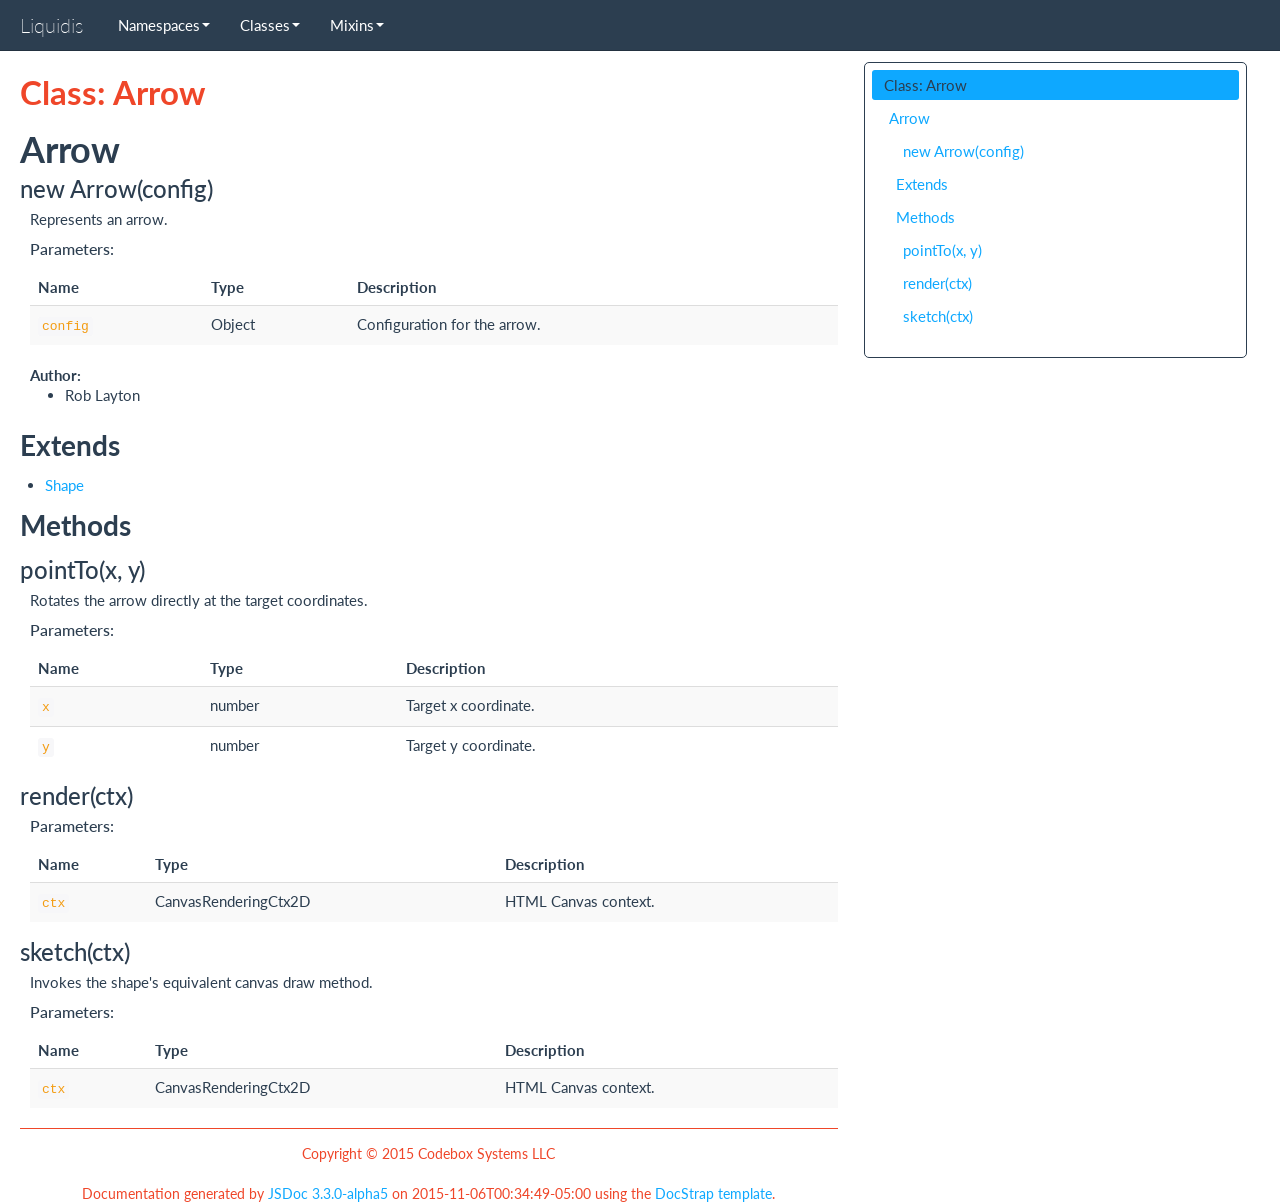
==== commit 197d8bf7: "Updated README" ====
--- a/docs/Arrow.html
+++ b/docs/Arrow.html
@@ -3,14 +3,14 @@
 <html lang="en">
 <head>
 	<meta charset="utf-8">
-	<title>Liquidus Class: Arrow</title>
+	<title>Liquidis Class: Arrow</title>
 
 	<!--[if lt IE 9]>
 	<script src="//html5shiv.googlecode.com/svn/trunk/html5.js"></script>
 	<![endif]-->
 	<link type="text/css" rel="stylesheet" href="styles/sunlight.default.css">
 
-	<link type="text/css" rel="stylesheet" href="styles/site.flatly.css">
+	<link type="text/css" rel="stylesheet" href="styles/site.codeboxsystems.css">
 
 </head>
 
@@ -18,8 +18,22 @@
 <div class="container-fluid">
 	<div class="navbar navbar-fixed-top ">
 		<div class="navbar-inner">
-			<a class="brand" href="index.html">Liquidus</a>
+			<a class="brand" href="index.html">Liquidis</a>
 			<ul class="nav">
+				
+				<li class="dropdown">
+					<a href="namespaces.list.html" class="dropdown-toggle" data-toggle="dropdown">Namespaces<b
+						class="caret"></b></a>
+
+					<ul class="dropdown-menu ">
+						
+						<li>
+							<a href="PolygonFactory.html">PolygonFactory</a>
+						</li>
+						
+
+					</ul>
+				</li>
 				
 				<li class="dropdown">
 					<a href="classes.list.html" class="dropdown-toggle" data-toggle="dropdown">Classes<b
@@ -36,11 +50,41 @@
 						</li>
 						
 						<li>
+							<a href="Hexagon.html">Hexagon</a>
+						</li>
+						
+						<li>
+							<a href="Line.html">Line</a>
+						</li>
+						
+						<li>
+							<a href="Polygon.html">Polygon</a>
+						</li>
+						
+						<li>
 							<a href="Shape.html">Shape</a>
 						</li>
 						
 						<li>
+							<a href="Sprite.html">Sprite</a>
+						</li>
+						
+						<li>
 							<a href="Text.html">Text</a>
+						</li>
+						
+
+					</ul>
+				</li>
+				
+				<li class="dropdown">
+					<a href="mixins.list.html" class="dropdown-toggle" data-toggle="dropdown">Mixins<b
+						class="caret"></b></a>
+
+					<ul class="dropdown-menu ">
+						
+						<li>
+							<a href="DrawTools.html">DrawTools</a>
 						</li>
 						
 
@@ -157,6 +201,13 @@
 	
 
 	
+	<dt class="tag-author">Author:</dt>
+	<dd class="tag-author">
+		<ul>
+			<li>Rob Layton</li>
+			</ul>
+	</dd>
+	
 
 	
 
@@ -193,17 +244,391 @@
     </div>
 
     
-
-    
-
-    
-
-    
-
-    
-
-    
-
+        <h3 class="subsection-title">Extends</h3>
+
+        <ul>
+            <li><a href="Shape.html">Shape</a></li>
+        </ul>
+    
+
+    
+
+    
+
+    
+
+    
+
+    
+
+    
+        <h3 class="subsection-title">Methods</h3>
+
+        <dl>
+            
+<dt>
+    <h4 class="name" id="pointTo"><span class="type-signature"></span>pointTo<span class="signature">(x, y)</span><span class="type-signature"></span></h4>
+    
+    
+</dt>
+<dd>
+    
+    
+    <div class="description">
+        Rotates the arrow directly at the target coordinates.
+    </div>
+    
+
+    
+    
+    
+    
+    
+        <h5>Parameters:</h5>
+        
+
+<table class="params table table-striped">
+    <thead>
+	<tr>
+		
+		<th>Name</th>
+		
+
+		<th>Type</th>
+
+		
+
+		
+
+		<th class="last">Description</th>
+	</tr>
+	</thead>
+
+	<tbody>
+	
+
+        <tr>
+            
+                <td class="name"><code>x</code></td>
+            
+
+            <td class="type">
+            
+                
+<span class="param-type">number</span>
+
+
+            
+            </td>
+
+            
+
+            
+
+            <td class="description last">Target x coordinate.</td>
+        </tr>
+
+	
+
+        <tr>
+            
+                <td class="name"><code>y</code></td>
+            
+
+            <td class="type">
+            
+                
+<span class="param-type">number</span>
+
+
+            
+            </td>
+
+            
+
+            
+
+            <td class="description last">Target y coordinate.</td>
+        </tr>
+
+	
+	</tbody>
+</table>
+
+    
+    
+    
+<dl class="details">
+	
+
+	
+
+	
+
+	
+
+	
+
+	
+
+	
+
+	
+
+	
+
+
+
+	
+
+	
+
+	
+
+	
+</dl>
+
+    
+    
+
+    
+
+    
+    
+    
+    
+    
+    
+    
+</dd>
+
+        
+            
+<dt>
+    <h4 class="name" id="render"><span class="type-signature"></span>render<span class="signature">(ctx)</span><span class="type-signature"></span></h4>
+    
+    
+</dt>
+<dd>
+    
+    
+
+    
+    
+    
+    
+    
+        <h5>Parameters:</h5>
+        
+
+<table class="params table table-striped">
+    <thead>
+	<tr>
+		
+		<th>Name</th>
+		
+
+		<th>Type</th>
+
+		
+
+		
+
+		<th class="last">Description</th>
+	</tr>
+	</thead>
+
+	<tbody>
+	
+
+        <tr>
+            
+                <td class="name"><code>ctx</code></td>
+            
+
+            <td class="type">
+            
+                
+<span class="param-type">CanvasRenderingCtx2D</span>
+
+
+            
+            </td>
+
+            
+
+            
+
+            <td class="description last">HTML Canvas context.</td>
+        </tr>
+
+	
+	</tbody>
+</table>
+
+    
+    
+    
+<dl class="details">
+	
+
+	
+
+	
+
+	
+
+	
+
+	
+
+	
+
+	
+
+	
+
+
+
+	
+
+	
+
+	
+
+	
+</dl>
+
+    
+    
+
+    
+
+    
+    
+    
+    
+    
+    
+    
+</dd>
+
+        
+            
+<dt>
+    <h4 class="name" id="sketch"><span class="type-signature"></span>sketch<span class="signature">(ctx)</span><span class="type-signature"></span></h4>
+    
+    
+</dt>
+<dd>
+    
+    
+    <div class="description">
+        Invokes the shape's equivalent canvas draw method.
+    </div>
+    
+
+    
+    
+    
+    
+    
+        <h5>Parameters:</h5>
+        
+
+<table class="params table table-striped">
+    <thead>
+	<tr>
+		
+		<th>Name</th>
+		
+
+		<th>Type</th>
+
+		
+
+		
+
+		<th class="last">Description</th>
+	</tr>
+	</thead>
+
+	<tbody>
+	
+
+        <tr>
+            
+                <td class="name"><code>ctx</code></td>
+            
+
+            <td class="type">
+            
+                
+<span class="param-type">CanvasRenderingCtx2D</span>
+
+
+            
+            </td>
+
+            
+
+            
+
+            <td class="description last">HTML Canvas context.</td>
+        </tr>
+
+	
+	</tbody>
+</table>
+
+    
+    
+    
+<dl class="details">
+	
+
+	
+
+	
+
+	
+
+	
+
+	
+
+	
+
+	
+
+	
+
+
+
+	
+
+	
+
+	
+
+	
+</dl>
+
+    
+    
+
+    
+
+    
+    
+    
+    
+    
+    
+    
+</dd>
+
+        </dl>
     
 
     
@@ -220,9 +645,6 @@
 
 				<div class="clearfix"></div>
 				<footer>
-					
-					Something
-					<br />
 					
 					
 		<span class="copyright">
@@ -232,7 +654,7 @@
 					
 		<span class="jsdoc-message">
 		Documentation generated by <a href="https://github.com/jsdoc3/jsdoc">JSDoc 3.3.0-alpha5</a>
-		on 2015-10-27T20:55:18-04:00 using the <a
+		on 2015-11-06T00:34:49-05:00 using the <a
 			href="https://github.com/terryweiss/docstrap">DocStrap template</a>.
 		</span>
 				</footer>
--- a/docs/styles/site.codeboxsystems.css
+++ b/docs/styles/site.codeboxsystems.css
@@ -0,0 +1,5994 @@
+@import url("fred://fonts.googleapis.com/css?family=Lato:400,700,900,400italic");
+/*!
+ * Bootstrap v2.3.2
+ *
+ * Copyright 2013 Twitter, Inc
+ * Licensed under the Apache License v2.0
+ * http://www.apache.org/licenses/LICENSE-2.0
+ *
+ * Designed and built with all the love in the world by @mdo and @fat.
+ */
+.clearfix {
+  *zoom: 1;
+}
+.clearfix:before,
+.clearfix:after {
+  display: table;
+  content: "";
+  line-height: 0;
+}
+.clearfix:after {
+  clear: both;
+}
+.hide-text {
+  font: 0/0 a;
+  color: transparent;
+  text-shadow: none;
+  background-color: transparent;
+  border: 0;
+}
+.input-block-level {
+  display: block;
+  width: 100%;
+  min-height: 30px;
+  -webkit-box-sizing: border-box;
+  -moz-box-sizing: border-box;
+  box-sizing: border-box;
+}
+article,
+aside,
+details,
+figcaption,
+figure,
+footer,
+header,
+hgroup,
+nav,
+section {
+  display: block;
+}
+audio,
+canvas,
+video {
+  display: inline-block;
+  *display: inline;
+  *zoom: 1;
+}
+audio:not([controls]) {
+  display: none;
+}
+html {
+  font-size: 100%;
+  -webkit-text-size-adjust: 100%;
+  -ms-text-size-adjust: 100%;
+}
+a:focus {
+  outline: thin dotted #333;
+  outline: 5px auto -webkit-focus-ring-color;
+  outline-offset: -2px;
+}
+a:hover,
+a:active {
+  outline: 0;
+}
+sub,
+sup {
+  position: relative;
+  font-size: 75%;
+  line-height: 0;
+  vertical-align: baseline;
+}
+sup {
+  top: -0.5em;
+}
+sub {
+  bottom: -0.25em;
+}
+img {
+  /* Responsive images (ensure images don't scale beyond their parents) */
+
+  max-width: 100%;
+  /* Part 1: Set a maxium relative to the parent */
+
+  width: auto\9;
+  /* IE7-8 need help adjusting responsive images */
+
+  height: auto;
+  /* Part 2: Scale the height according to the width, otherwise you get stretching */
+
+  vertical-align: middle;
+  border: 0;
+  -ms-interpolation-mode: bicubic;
+}
+#map_canvas img,
+.google-maps img {
+  max-width: none;
+}
+button,
+input,
+select,
+textarea {
+  margin: 0;
+  font-size: 100%;
+  vertical-align: middle;
+}
+button,
+input {
+  *overflow: visible;
+  line-height: normal;
+}
+button::-moz-focus-inner,
+input::-moz-focus-inner {
+  padding: 0;
+  border: 0;
+}
+button,
+html input[type="button"],
+input[type="reset"],
+input[type="submit"] {
+  -webkit-appearance: button;
+  cursor: pointer;
+}
+label,
+select,
+button,
+input[type="button"],
+input[type="reset"],
+input[type="submit"],
+input[type="radio"],
+input[type="checkbox"] {
+  cursor: pointer;
+}
+input[type="search"] {
+  -webkit-box-sizing: content-box;
+  -moz-box-sizing: content-box;
+  box-sizing: content-box;
+  -webkit-appearance: textfield;
+}
+input[type="search"]::-webkit-search-decoration,
+input[type="search"]::-webkit-search-cancel-button {
+  -webkit-appearance: none;
+}
+textarea {
+  overflow: auto;
+  vertical-align: top;
+}
+@media print {
+  * {
+    text-shadow: none !important;
+    color: #000 !important;
+    background: transparent !important;
+    box-shadow: none !important;
+  }
+  a,
+  a:visited {
+    text-decoration: underline;
+  }
+  a[href]:after {
+    content: " (" attr(href) ")";
+  }
+  abbr[title]:after {
+    content: " (" attr(title) ")";
+  }
+  .ir a:after,
+  a[href^="javascript:"]:after,
+  a[href^="#"]:after {
+    content: "";
+  }
+  pre,
+  blockquote {
+    border: 1px solid #999;
+    page-break-inside: avoid;
+  }
+  thead {
+    display: table-header-group;
+  }
+  tr,
+  img {
+    page-break-inside: avoid;
+  }
+  img {
+    max-width: 100% !important;
+  }
+  @page  {
+    margin: 0.5cm;
+  }
+  p,
+  h2,
+  h3 {
+    orphans: 3;
+    widows: 3;
+  }
+  h2,
+  h3 {
+    page-break-after: avoid;
+  }
+}
+body {
+  margin: 0;
+  font-family: "Lato", "Helvetica Neue", Helvetica, Arial, sans-serif;
+  font-size: 15px;
+  line-height: 20px;
+  color: #2c3e50;
+  background-color: #ffffff;
+}
+a {
+  color: #0EA8FF;
+  text-decoration: none;
+}
+a:hover,
+a:focus {
+  color: #0EA8FF;
+  text-decoration: underline;
+}
+.img-rounded {
+  -webkit-border-radius: 6px;
+  -moz-border-radius: 6px;
+  border-radius: 6px;
+}
+.img-polaroid {
+  padding: 4px;
+  background-color: #fff;
+  border: 1px solid #ccc;
+  border: 1px solid rgba(0, 0, 0, 0.2);
+  -webkit-box-shadow: 0 1px 3px rgba(0, 0, 0, 0.1);
+  -moz-box-shadow: 0 1px 3px rgba(0, 0, 0, 0.1);
+  box-shadow: 0 1px 3px rgba(0, 0, 0, 0.1);
+}
+.img-circle {
+  -webkit-border-radius: 500px;
+  -moz-border-radius: 500px;
+  border-radius: 500px;
+}
+.row {
+  margin-left: -20px;
+  *zoom: 1;
+}
+.row:before,
+.row:after {
+  display: table;
+  content: "";
+  line-height: 0;
+}
+.row:after {
+  clear: both;
+}
+[class*="span"] {
+  float: left;
+  min-height: 1px;
+  margin-left: 20px;
+}
+.container,
+.navbar-static-top .container,
+.navbar-fixed-top .container,
+.navbar-fixed-bottom .container {
+  width: 940px;
+}
+.span12 {
+  width: 940px;
+}
+.span11 {
+  width: 860px;
+}
+.span10 {
+  width: 780px;
+}
+.span9 {
+  width: 700px;
+}
+.span8 {
+  width: 620px;
+}
+.span7 {
+  width: 540px;
+}
+.span6 {
+  width: 460px;
+}
+.span5 {
+  width: 380px;
+}
+.span4 {
+  width: 300px;
+}
+.span3 {
+  width: 220px;
+}
+.span2 {
+  width: 140px;
+}
+.span1 {
+  width: 60px;
+}
+.offset12 {
+  margin-left: 980px;
+}
+.offset11 {
+  margin-left: 900px;
+}
+.offset10 {
+  margin-left: 820px;
+}
+.offset9 {
+  margin-left: 740px;
+}
+.offset8 {
+  margin-left: 660px;
+}
+.offset7 {
+  margin-left: 580px;
+}
+.offset6 {
+  margin-left: 500px;
+}
+.offset5 {
+  margin-left: 420px;
+}
+.offset4 {
+  margin-left: 340px;
+}
+.offset3 {
+  margin-left: 260px;
+}
+.offset2 {
+  margin-left: 180px;
+}
+.offset1 {
+  margin-left: 100px;
+}
+.row-fluid {
+  width: 100%;
+  *zoom: 1;
+}
+.row-fluid:before,
+.row-fluid:after {
+  display: table;
+  content: "";
+  line-height: 0;
+}
+.row-fluid:after {
+  clear: both;
+}
+.row-fluid [class*="span"] {
+  display: block;
+  width: 100%;
+  min-height: 30px;
+  -webkit-box-sizing: border-box;
+  -moz-box-sizing: border-box;
+  box-sizing: border-box;
+  float: left;
+  margin-left: 2.127659574468085%;
+  *margin-left: 2.074468085106383%;
+}
+.row-fluid [class*="span"]:first-child {
+  margin-left: 0;
+}
+.row-fluid .controls-row [class*="span"] + [class*="span"] {
+  margin-left: 2.127659574468085%;
+}
+.row-fluid .span12 {
+  width: 100%;
+  *width: 99.94680851063829%;
+}
+.row-fluid .span11 {
+  width: 91.48936170212765%;
+  *width: 91.43617021276594%;
+}
+.row-fluid .span10 {
+  width: 82.97872340425532%;
+  *width: 82.92553191489361%;
+}
+.row-fluid .span9 {
+  width: 74.46808510638297%;
+  *width: 74.41489361702126%;
+}
+.row-fluid .span8 {
+  width: 65.95744680851064%;
+  *width: 65.90425531914893%;
+}
+.row-fluid .span7 {
+  width: 57.44680851063829%;
+  *width: 57.39361702127659%;
+}
+.row-fluid .span6 {
+  width: 48.93617021276595%;
+  *width: 48.88297872340425%;
+}
+.row-fluid .span5 {
+  width: 40.42553191489362%;
+  *width: 40.37234042553192%;
+}
+.row-fluid .span4 {
+  width: 31.914893617021278%;
+  *width: 31.861702127659576%;
+}
+.row-fluid .span3 {
+  width: 23.404255319148934%;
+  *width: 23.351063829787233%;
+}
+.row-fluid .span2 {
+  width: 14.893617021276595%;
+  *width: 14.840425531914894%;
+}
+.row-fluid .span1 {
+  width: 6.382978723404255%;
+  *width: 6.329787234042553%;
+}
+.row-fluid .offset12 {
+  margin-left: 104.25531914893617%;
+  *margin-left: 104.14893617021275%;
+}
+.row-fluid .offset12:first-child {
+  margin-left: 102.12765957446808%;
+  *margin-left: 102.02127659574467%;
+}
+.row-fluid .offset11 {
+  margin-left: 95.74468085106382%;
+  *margin-left: 95.6382978723404%;
+}
+.row-fluid .offset11:first-child {
+  margin-left: 93.61702127659574%;
+  *margin-left: 93.51063829787232%;
+}
+.row-fluid .offset10 {
+  margin-left: 87.23404255319149%;
+  *margin-left: 87.12765957446807%;
+}
+.row-fluid .offset10:first-child {
+  margin-left: 85.1063829787234%;
+  *margin-left: 84.99999999999999%;
+}
+.row-fluid .offset9 {
+  margin-left: 78.72340425531914%;
+  *margin-left: 78.61702127659572%;
+}
+.row-fluid .offset9:first-child {
+  margin-left: 76.59574468085106%;
+  *margin-left: 76.48936170212764%;
+}
+.row-fluid .offset8 {
+  margin-left: 70.2127659574468%;
+  *margin-left: 70.10638297872339%;
+}
+.row-fluid .offset8:first-child {
+  margin-left: 68.08510638297872%;
+  *margin-left: 67.9787234042553%;
+}
+.row-fluid .offset7 {
+  margin-left: 61.70212765957446%;
+  *margin-left: 61.59574468085106%;
+}
+.row-fluid .offset7:first-child {
+  margin-left: 59.574468085106375%;
+  *margin-left: 59.46808510638297%;
+}
+.row-fluid .offset6 {
+  margin-left: 53.191489361702125%;
+  *margin-left: 53.085106382978715%;
+}
+.row-fluid .offset6:first-child {
+  margin-left: 51.063829787234035%;
+  *margin-left: 50.95744680851063%;
+}
+.row-fluid .offset5 {
+  margin-left: 44.68085106382979%;
+  *margin-left: 44.57446808510638%;
+}
+.row-fluid .offset5:first-child {
+  margin-left: 42.5531914893617%;
+  *margin-left: 42.4468085106383%;
+}
+.row-fluid .offset4 {
+  margin-left: 36.170212765957444%;
+  *margin-left: 36.06382978723405%;
+}
+.row-fluid .offset4:first-child {
+  margin-left: 34.04255319148936%;
+  *margin-left: 33.93617021276596%;
+}
+.row-fluid .offset3 {
+  margin-left: 27.659574468085104%;
+  *margin-left: 27.5531914893617%;
+}
+.row-fluid .offset3:first-child {
+  margin-left: 25.53191489361702%;
+  *margin-left: 25.425531914893618%;
+}
+.row-fluid .offset2 {
+  margin-left: 19.148936170212764%;
+  *margin-left: 19.04255319148936%;
+}
+.row-fluid .offset2:first-child {
+  margin-left: 17.02127659574468%;
+  *margin-left: 16.914893617021278%;
+}
+.row-fluid .offset1 {
+  margin-left: 10.638297872340425%;
+  *margin-left: 10.53191489361702%;
+}
+.row-fluid .offset1:first-child {
+  margin-left: 8.51063829787234%;
+  *margin-left: 8.404255319148938%;
+}
+[class*="span"].hide,
+.row-fluid [class*="span"].hide {
+  display: none;
+}
+[class*="span"].pull-right,
+.row-fluid [class*="span"].pull-right {
+  float: right;
+}
+.container {
+  margin-right: auto;
+  margin-left: auto;
+  *zoom: 1;
+}
+.container:before,
+.container:after {
+  display: table;
+  content: "";
+  line-height: 0;
+}
+.container:after {
+  clear: both;
+}
+.container-fluid {
+  padding-right: 20px;
+  padding-left: 20px;
+  *zoom: 1;
+}
+.container-fluid:before,
+.container-fluid:after {
+  display: table;
+  content: "";
+  line-height: 0;
+}
+.container-fluid:after {
+  clear: both;
+}
+p {
+  margin: 0 0 10px;
+}
+.lead {
+  margin-bottom: 20px;
+  font-size: 22.5px;
+  font-weight: 200;
+  line-height: 30px;
+}
+small {
+  font-size: 85%;
+}
+strong {
+  font-weight: bold;
+}
+em {
+  font-style: italic;
+}
+cite {
+  font-style: normal;
+}
+.muted {
+  color: #b4bcc2;
+}
+a.muted:hover,
+a.muted:focus {
+  color: #98a3ab;
+}
+.text-warning {
+  color: #e6bb0d;
+}
+a.text-warning:hover,
+a.text-warning:focus {
+  color: #b6940a;
+}
+.text-error {
+  color: #e74c3c;
+}
+a.text-error:hover,
+a.text-error:focus {
+  color: #d62c1a;
+}
+.text-info {
+  color: #3498db;
+}
+a.text-info:hover,
+a.text-info:focus {
+  color: #217dbb;
+}
+.text-success {
+  color: #EF4629;
+}
+a.text-success:hover,
+a.text-success:focus {
+  color: #128f76;
+}
+.text-left {
+  text-align: left;
+}
+.text-right {
+  text-align: right;
+}
+.text-center {
+  text-align: center;
+}
+h1,
+h2,
+h3,
+h4,
+h5,
+h6 {
+  margin: 10px 0;
+  font-family: inherit;
+  font-weight: bold;
+  line-height: 20px;
+  color: inherit;
+  text-rendering: optimizelegibility;
+}
+h1 small,
+h2 small,
+h3 small,
+h4 small,
+h5 small,
+h6 small {
+  font-weight: normal;
+  line-height: 1;
+  color: #b4bcc2;
+}
+h1,
+h2,
+h3 {
+  line-height: 40px;
+}
+h1 {
+  font-size: 41.25px;
+}
+h2 {
+  font-size: 33.75px;
+}
+h3 {
+  font-size: 26.25px;
+}
+h4 {
+  font-size: 18.75px;
+}
+h5 {
+  font-size: 15px;
+}
+h6 {
+  font-size: 12.75px;
+}
+h1 small {
+  font-size: 26.25px;
+}
+h2 small {
+  font-size: 18.75px;
+}
+h3 small {
+  font-size: 15px;
+}
+h4 small {
+  font-size: 15px;
+}
+.page-header {
+  padding-bottom: 9px;
+  margin: 20px 0 30px;
+  border-bottom: 1px solid #ecf0f1;
+}
+ul,
+ol {
+  padding: 0;
+  margin: 0 0 10px 25px;
+}
+ul ul,
+ul ol,
+ol ol,
+ol ul {
+  margin-bottom: 0;
+}
+li {
+  line-height: 20px;
+}
+ul.unstyled,
+ol.unstyled {
+  margin-left: 0;
+  list-style: none;
+}
+ul.inline,
+ol.inline {
+  margin-left: 0;
+  list-style: none;
+}
+ul.inline > li,
+ol.inline > li {
+  display: inline-block;
+  *display: inline;
+  /* IE7 inline-block hack */
+
+  *zoom: 1;
+  padding-left: 5px;
+  padding-right: 5px;
+}
+dl {
+  margin-bottom: 20px;
+}
+dt,
+dd {
+  line-height: 20px;
+}
+dt {
+  font-weight: bold;
+}
+dd {
+  margin-left: 10px;
+}
+.dl-horizontal {
+  *zoom: 1;
+}
+.dl-horizontal:before,
+.dl-horizontal:after {
+  display: table;
+  content: "";
+  line-height: 0;
+}
+.dl-horizontal:after {
+  clear: both;
+}
+.dl-horizontal dt {
+  float: left;
+  width: 160px;
+  clear: left;
+  text-align: right;
+  overflow: hidden;
+  text-overflow: ellipsis;
+  white-space: nowrap;
+}
+.dl-horizontal dd {
+  margin-left: 180px;
+}
+hr {
+  margin: 20px 0;
+  border: 0;
+  border-top: 1px solid #ecf0f1;
+  border-bottom: 1px solid #ffffff;
+}
+abbr[title],
+abbr[data-original-title] {
+  cursor: help;
+  border-bottom: 1px dotted #b4bcc2;
+}
+abbr.initialism {
+  font-size: 90%;
+  text-transform: uppercase;
+}
+blockquote {
+  padding: 0 0 0 15px;
+  margin: 0 0 20px;
+  border-left: 5px solid #ecf0f1;
+}
+blockquote p {
+  margin-bottom: 0;
+  font-size: 18.75px;
+  font-weight: 300;
+  line-height: 1.25;
+}
+blockquote small {
+  display: block;
+  line-height: 20px;
+  color: #b4bcc2;
+}
+blockquote small:before {
+  content: '\2014 \00A0';
+}
+blockquote.pull-right {
+  float: right;
+  padding-right: 15px;
+  padding-left: 0;
+  border-right: 5px solid #ecf0f1;
+  border-left: 0;
+}
+blockquote.pull-right p,
+blockquote.pull-right small {
+  text-align: right;
+}
+blockquote.pull-right small:before {
+  content: '';
+}
+blockquote.pull-right small:after {
+  content: '\00A0 \2014';
+}
+q:before,
+q:after,
+blockquote:before,
+blockquote:after {
+  content: "";
+}
+address {
+  display: block;
+  margin-bottom: 20px;
+  font-style: normal;
+  line-height: 20px;
+}
+code,
+pre {
+  padding: 0 3px 2px;
+  font-family: Monaco, Menlo, Consolas, "Courier New", monospace;
+  font-size: 13px;
+  color: #7b8a8b;
+  -webkit-border-radius: 3px;
+  -moz-border-radius: 3px;
+  border-radius: 3px;
+}
+code {
+  padding: 2px 4px;
+  color: #d14;
+  background-color: #f7f7f9;
+  border: 1px solid #e1e1e8;
+  white-space: nowrap;
+}
+pre {
+  display: block;
+  padding: 9.5px;
+  margin: 0 0 10px;
+  font-size: 14px;
+  line-height: 20px;
+  word-break: break-all;
+  word-wrap: break-word;
+  white-space: pre;
+  white-space: pre-wrap;
+  background-color: #f5f5f5;
+  border: 1px solid #ccc;
+  border: 1px solid rgba(0, 0, 0, 0.15);
+  -webkit-border-radius: 6px;
+  -moz-border-radius: 6px;
+  border-radius: 6px;
+}
+pre.prettyprint {
+  margin-bottom: 20px;
+}
+pre code {
+  padding: 0;
+  color: inherit;
+  white-space: pre;
+  white-space: pre-wrap;
+  background-color: transparent;
+  border: 0;
+}
+.pre-scrollable {
+  max-height: 340px;
+  overflow-y: scroll;
+}
+form {
+  margin: 0 0 20px;
+}
+fieldset {
+  padding: 0;
+  margin: 0;
+  border: 0;
+}
+legend {
+  display: block;
+  width: 100%;
+  padding: 0;
+  margin-bottom: 20px;
+  font-size: 22.5px;
+  line-height: 40px;
+  color: #7b8a8b;
+  border: 0;
+  border-bottom: 1px solid #e5e5e5;
+}
+legend small {
+  font-size: 15px;
+  color: #b4bcc2;
+}
+label,
+input,
+button,
+select,
+textarea {
+  font-size: 15px;
+  font-weight: normal;
+  line-height: 20px;
+}
+input,
+button,
+select,
+textarea {
+  font-family: "Lato", "Helvetica Neue", Helvetica, Arial, sans-serif;
+}
+label {
+  display: block;
+  margin-bottom: 5px;
+}
+select,
+textarea,
+input[type="text"],
+input[type="password"],
+input[type="datetime"],
+input[type="datetime-local"],
+input[type="date"],
+input[type="month"],
+input[type="time"],
+input[type="week"],
+input[type="number"],
+input[type="email"],
+input[type="url"],
+input[type="search"],
+input[type="tel"],
+input[type="color"],
+.uneditable-input {
+  display: inline-block;
+  height: 20px;
+  padding: 4px 6px;
+  margin-bottom: 10px;
+  font-size: 15px;
+  line-height: 20px;
+  color: #95a5a6;
+  -webkit-border-radius: 6px;
+  -moz-border-radius: 6px;
+  border-radius: 6px;
+  vertical-align: middle;
+}
+input,
+textarea,
+.uneditable-input {
+  width: 206px;
+}
+textarea {
+  height: auto;
+}
+textarea,
+input[type="text"],
+input[type="password"],
+input[type="datetime"],
+input[type="datetime-local"],
+input[type="date"],
+input[type="month"],
+input[type="time"],
+input[type="week"],
+input[type="number"],
+input[type="email"],
+input[type="url"],
+input[type="search"],
+input[type="tel"],
+input[type="color"],
+.uneditable-input {
+  background-color: #ffffff;
+  border: 1px solid #dce4ec;
+  -webkit-box-shadow: inset 0 1px 1px rgba(0, 0, 0, 0.075);
+  -moz-box-shadow: inset 0 1px 1px rgba(0, 0, 0, 0.075);
+  box-shadow: inset 0 1px 1px rgba(0, 0, 0, 0.075);
+  -webkit-transition: border linear .2s, box-shadow linear .2s;
+  -moz-transition: border linear .2s, box-shadow linear .2s;
+  -o-transition: border linear .2s, box-shadow linear .2s;
+  transition: border linear .2s, box-shadow linear .2s;
+}
+textarea:focus,
+input[type="text"]:focus,
+input[type="password"]:focus,
+input[type="datetime"]:focus,
+input[type="datetime-local"]:focus,
+input[type="date"]:focus,
+input[type="month"]:focus,
+input[type="time"]:focus,
+input[type="week"]:focus,
+input[type="number"]:focus,
+input[type="email"]:focus,
+input[type="url"]:focus,
+input[type="search"]:focus,
+input[type="tel"]:focus,
+input[type="color"]:focus,
+.uneditable-input:focus {
+  border-color: rgba(82, 168, 236, 0.8);
+  outline: 0;
+  outline: thin dotted \9;
+  /* IE6-9 */
+
+  -webkit-box-shadow: inset 0 1px 1px rgba(0,0,0,.075), 0 0 8px rgba(82,168,236,.6);
+  -moz-box-shadow: inset 0 1px 1px rgba(0,0,0,.075), 0 0 8px rgba(82,168,236,.6);
+  box-shadow: inset 0 1px 1px rgba(0,0,0,.075), 0 0 8px rgba(82,168,236,.6);
+}
+input[type="radio"],
+input[type="checkbox"] {
+  margin: 4px 0 0;
+  *margin-top: 0;
+  /* IE7 */
+
+  margin-top: 1px \9;
+  /* IE8-9 */
+
+  line-height: normal;
+}
+input[type="file"],
+input[type="image"],
+input[type="submit"],
+input[type="reset"],
+input[type="button"],
+input[type="radio"],
+input[type="checkbox"] {
+  width: auto;
+}
+select,
+input[type="file"] {
+  height: 30px;
+  /* In IE7, the height of the select element cannot be changed by height, only font-size */
+
+  *margin-top: 4px;
+  /* For IE7, add top margin to align select with labels */
+
+  line-height: 30px;
+}
+select {
+  width: 220px;
+  border: 1px solid #dce4ec;
+  background-color: #ffffff;
+}
+select[multiple],
+select[size] {
+  height: auto;
+}
+select:focus,
+input[type="file"]:focus,
+input[type="radio"]:focus,
+input[type="checkbox"]:focus {
+  outline: thin dotted #333;
+  outline: 5px auto -webkit-focus-ring-color;
+  outline-offset: -2px;
+}
+.uneditable-input,
+.uneditable-textarea {
+  color: #b4bcc2;
+  background-color: #fcfcfc;
+  border-color: #dce4ec;
+  -webkit-box-shadow: inset 0 1px 2px rgba(0, 0, 0, 0.025);
+  -moz-box-shadow: inset 0 1px 2px rgba(0, 0, 0, 0.025);
+  box-shadow: inset 0 1px 2px rgba(0, 0, 0, 0.025);
+  cursor: not-allowed;
+}
+.uneditable-input {
+  overflow: hidden;
+  white-space: nowrap;
+}
+.uneditable-textarea {
+  width: auto;
+  height: auto;
+}
+input:-moz-placeholder,
+textarea:-moz-placeholder {
+  color: #b4bcc2;
+}
+input:-ms-input-placeholder,
+textarea:-ms-input-placeholder {
+  color: #b4bcc2;
+}
+input::-webkit-input-placeholder,
+textarea::-webkit-input-placeholder {
+  color: #b4bcc2;
+}
+.radio,
+.checkbox {
+  min-height: 20px;
+  padding-left: 20px;
+}
+.radio input[type="radio"],
+.checkbox input[type="checkbox"] {
+  float: left;
+  margin-left: -20px;
+}
+.controls > .radio:first-child,
+.controls > .checkbox:first-child {
+  padding-top: 5px;
+}
+.radio.inline,
+.checkbox.inline {
+  display: inline-block;
+  padding-top: 5px;
+  margin-bottom: 0;
+  vertical-align: middle;
+}
+.radio.inline + .radio.inline,
+.checkbox.inline + .checkbox.inline {
+  margin-left: 10px;
+}
+.input-mini {
+  width: 60px;
+}
+.input-small {
+  width: 90px;
+}
+.input-medium {
+  width: 150px;
+}
+.input-large {
+  width: 210px;
+}
+.input-xlarge {
+  width: 270px;
+}
+.input-xxlarge {
+  width: 530px;
+}
+input[class*="span"],
+select[class*="span"],
+textarea[class*="span"],
+.uneditable-input[class*="span"],
+.row-fluid input[class*="span"],
+.row-fluid select[class*="span"],
+.row-fluid textarea[class*="span"],
+.row-fluid .uneditable-input[class*="span"] {
+  float: none;
+  margin-left: 0;
+}
+.input-append input[class*="span"],
+.input-append .uneditable-input[class*="span"],
+.input-prepend input[class*="span"],
+.input-prepend .uneditable-input[class*="span"],
+.row-fluid input[class*="span"],
+.row-fluid select[class*="span"],
+.row-fluid textarea[class*="span"],
+.row-fluid .uneditable-input[class*="span"],
+.row-fluid .input-prepend [class*="span"],
+.row-fluid .input-append [class*="span"] {
+  display: inline-block;
+}
+input,
+textarea,
+.uneditable-input {
+  margin-left: 0;
+}
+.controls-row [class*="span"] + [class*="span"] {
+  margin-left: 20px;
+}
+input.span12,
+textarea.span12,
+.uneditable-input.span12 {
+  width: 926px;
+}
+input.span11,
+textarea.span11,
+.uneditable-input.span11 {
+  width: 846px;
+}
+input.span10,
+textarea.span10,
+.uneditable-input.span10 {
+  width: 766px;
+}
+input.span9,
+textarea.span9,
+.uneditable-input.span9 {
+  width: 686px;
+}
+input.span8,
+textarea.span8,
+.uneditable-input.span8 {
+  width: 606px;
+}
+input.span7,
+textarea.span7,
+.uneditable-input.span7 {
+  width: 526px;
+}
+input.span6,
+textarea.span6,
+.uneditable-input.span6 {
+  width: 446px;
+}
+input.span5,
+textarea.span5,
+.uneditable-input.span5 {
+  width: 366px;
+}
+input.span4,
+textarea.span4,
+.uneditable-input.span4 {
+  width: 286px;
+}
+input.span3,
+textarea.span3,
+.uneditable-input.span3 {
+  width: 206px;
+}
+input.span2,
+textarea.span2,
+.uneditable-input.span2 {
+  width: 126px;
+}
+input.span1,
+textarea.span1,
+.uneditable-input.span1 {
+  width: 46px;
+}
+.controls-row {
+  *zoom: 1;
+}
+.controls-row:before,
+.controls-row:after {
+  display: table;
+  content: "";
+  line-height: 0;
+}
+.controls-row:after {
+  clear: both;
+}
+.controls-row [class*="span"],
+.row-fluid .controls-row [class*="span"] {
+  float: left;
+}
+.controls-row .checkbox[class*="span"],
+.controls-row .radio[class*="span"] {
+  padding-top: 5px;
+}
+input[disabled],
+select[disabled],
+textarea[disabled],
+input[readonly],
+select[readonly],
+textarea[readonly] {
+  cursor: not-allowed;
+  background-color: #eaeded;
+}
+input[type="radio"][disabled],
+input[type="checkbox"][disabled],
+input[type="radio"][readonly],
+input[type="checkbox"][readonly] {
+  background-color: transparent;
+}
+.control-group.warning .control-label,
+.control-group.warning .help-block,
+.control-group.warning .help-inline {
+  color: #e6bb0d;
+}
+.control-group.warning .checkbox,
+.control-group.warning .radio,
+.control-group.warning input,
+.control-group.warning select,
+.control-group.warning textarea {
+  color: #e6bb0d;
+}
+.control-group.warning input,
+.control-group.warning select,
+.control-group.warning textarea {
+  border-color: #e6bb0d;
+  -webkit-box-shadow: inset 0 1px 1px rgba(0, 0, 0, 0.075);
+  -moz-box-shadow: inset 0 1px 1px rgba(0, 0, 0, 0.075);
+  box-shadow: inset 0 1px 1px rgba(0, 0, 0, 0.075);
+}
+.control-group.warning input:focus,
+.control-group.warning select:focus,
+.control-group.warning textarea:focus {
+  border-color: #b6940a;
+  -webkit-box-shadow: inset 0 1px 1px rgba(0, 0, 0, 0.075), 0 0 6px #f6d963;
+  -moz-box-shadow: inset 0 1px 1px rgba(0, 0, 0, 0.075), 0 0 6px #f6d963;
+  box-shadow: inset 0 1px 1px rgba(0, 0, 0, 0.075), 0 0 6px #f6d963;
+}
+.control-group.warning .input-prepend .add-on,
+.control-group.warning .input-append .add-on {
+  color: #e6bb0d;
+  background-color: #e6bb0d;
+  border-color: #e6bb0d;
+}
+.control-group.error .control-label,
+.control-group.error .help-block,
+.control-group.error .help-inline {
+  color: #e74c3c;
+}
+.control-group.error .checkbox,
+.control-group.error .radio,
+.control-group.error input,
+.control-group.error select,
+.control-group.error textarea {
+  color: #e74c3c;
+}
+.control-group.error input,
+.control-group.error select,
+.control-group.error textarea {
+  border-color: #e74c3c;
+  -webkit-box-shadow: inset 0 1px 1px rgba(0, 0, 0, 0.075);
+  -moz-box-shadow: inset 0 1px 1px rgba(0, 0, 0, 0.075);
+  box-shadow: inset 0 1px 1px rgba(0, 0, 0, 0.075);
+}
+.control-group.error input:focus,
+.control-group.error select:focus,
+.control-group.error textarea:focus {
+  border-color: #d62c1a;
+  -webkit-box-shadow: inset 0 1px 1px rgba(0, 0, 0, 0.075), 0 0 6px #f29f97;
+  -moz-box-shadow: inset 0 1px 1px rgba(0, 0, 0, 0.075), 0 0 6px #f29f97;
+  box-shadow: inset 0 1px 1px rgba(0, 0, 0, 0.075), 0 0 6px #f29f97;
+}
+.control-group.error .input-prepend .add-on,
+.control-group.error .input-append .add-on {
+  color: #e74c3c;
+  background-color: #e74c3c;
+  border-color: #e74c3c;
+}
+.control-group.success .control-label,
+.control-group.success .help-block,
+.control-group.success .help-inline {
+  color: #EF4629;
+}
+.control-group.success .checkbox,
+.control-group.success .radio,
+.control-group.success input,
+.control-group.success select,
+.control-group.success textarea {
+  color: #EF4629;
+}
+.control-group.success input,
+.control-group.success select,
+.control-group.success textarea {
+  border-color: #EF4629;
+  -webkit-box-shadow: inset 0 1px 1px rgba(0, 0, 0, 0.075);
+  -moz-box-shadow: inset 0 1px 1px rgba(0, 0, 0, 0.075);
+  box-shadow: inset 0 1px 1px rgba(0, 0, 0, 0.075);
+}
+.control-group.success input:focus,
+.control-group.success select:focus,
+.control-group.success textarea:focus {
+  border-color: #128f76;
+  -webkit-box-shadow: inset 0 1px 1px rgba(0, 0, 0, 0.075), 0 0 6px #51e9cb;
+  -moz-box-shadow: inset 0 1px 1px rgba(0, 0, 0, 0.075), 0 0 6px #51e9cb;
+  box-shadow: inset 0 1px 1px rgba(0, 0, 0, 0.075), 0 0 6px #51e9cb;
+}
+.control-group.success .input-prepend .add-on,
+.control-group.success .input-append .add-on {
+  color: #EF4629;
+  background-color: #EF4629;
+  border-color: #EF4629;
+}
+.control-group.info .control-label,
+.control-group.info .help-block,
+.control-group.info .help-inline {
+  color: #3498db;
+}
+.control-group.info .checkbox,
+.control-group.info .radio,
+.control-group.info input,
+.control-group.info select,
+.control-group.info textarea {
+  color: #3498db;
+}
+.control-group.info input,
+.control-group.info select,
+.control-group.info textarea {
+  border-color: #3498db;
+  -webkit-box-shadow: inset 0 1px 1px rgba(0, 0, 0, 0.075);
+  -moz-box-shadow: inset 0 1px 1px rgba(0, 0, 0, 0.075);
+  box-shadow: inset 0 1px 1px rgba(0, 0, 0, 0.075);
+}
+.control-group.info input:focus,
+.control-group.info select:focus,
+.control-group.info textarea:focus {
+  border-color: #217dbb;
+  -webkit-box-shadow: inset 0 1px 1px rgba(0, 0, 0, 0.075), 0 0 6px #8bc4ea;
+  -moz-box-shadow: inset 0 1px 1px rgba(0, 0, 0, 0.075), 0 0 6px #8bc4ea;
+  box-shadow: inset 0 1px 1px rgba(0, 0, 0, 0.075), 0 0 6px #8bc4ea;
+}
+.control-group.info .input-prepend .add-on,
+.control-group.info .input-append .add-on {
+  color: #3498db;
+  background-color: #3498db;
+  border-color: #3498db;
+}
+input:focus:invalid,
+textarea:focus:invalid,
+select:focus:invalid {
+  color: #b94a48;
+  border-color: #ee5f5b;
+}
+input:focus:invalid:focus,
+textarea:focus:invalid:focus,
+select:focus:invalid:focus {
+  border-color: #e9322d;
+  -webkit-box-shadow: 0 0 6px #f8b9b7;
+  -moz-box-shadow: 0 0 6px #f8b9b7;
+  box-shadow: 0 0 6px #f8b9b7;
+}
+.form-actions {
+  padding: 19px 20px 20px;
+  margin-top: 20px;
+  margin-bottom: 20px;
+  background-color: #f5f5f5;
+  border-top: 1px solid #e5e5e5;
+  *zoom: 1;
+}
+.form-actions:before,
+.form-actions:after {
+  display: table;
+  content: "";
+  line-height: 0;
+}
+.form-actions:after {
+  clear: both;
+}
+.help-block,
+.help-inline {
+  color: #476481;
+}
+.help-block {
+  display: block;
+  margin-bottom: 10px;
+}
+.help-inline {
+  display: inline-block;
+  *display: inline;
+  /* IE7 inline-block hack */
+
+  *zoom: 1;
+  vertical-align: middle;
+  padding-left: 5px;
+}
+.input-append,
+.input-prepend {
+  display: inline-block;
+  margin-bottom: 10px;
+  vertical-align: middle;
+  font-size: 0;
+  white-space: nowrap;
+}
+.input-append input,
+.input-prepend input,
+.input-append select,
+.input-prepend select,
+.input-append .uneditable-input,
+.input-prepend .uneditable-input,
+.input-append .dropdown-menu,
+.input-prepend .dropdown-menu,
+.input-append .popover,
+.input-prepend .popover {
+  font-size: 15px;
+}
+.input-append input,
+.input-prepend input,
+.input-append select,
+.input-prepend select,
+.input-append .uneditable-input,
+.input-prepend .uneditable-input {
+  position: relative;
+  margin-bottom: 0;
+  *margin-left: 0;
+  vertical-align: top;
+  -webkit-border-radius: 0 6px 6px 0;
+  -moz-border-radius: 0 6px 6px 0;
+  border-radius: 0 6px 6px 0;
+}
+.input-append input:focus,
+.input-prepend input:focus,
+.input-append select:focus,
+.input-prepend select:focus,
+.input-append .uneditable-input:focus,
+.input-prepend .uneditable-input:focus {
+  z-index: 2;
+}
+.input-append .add-on,
+.input-prepend .add-on {
+  display: inline-block;
+  width: auto;
+  height: 20px;
+  min-width: 16px;
+  padding: 4px 5px;
+  font-size: 15px;
+  font-weight: normal;
+  line-height: 20px;
+  text-align: center;
+  text-shadow: 0 1px 0 #ffffff;
+  background-color: #ecf0f1;
+  border: 1px solid #ccc;
+}
+.input-append .add-on,
+.input-prepend .add-on,
+.input-append .btn,
+.input-prepend .btn,
+.input-append .btn-group > .dropdown-toggle,
+.input-prepend .btn-group > .dropdown-toggle {
+  vertical-align: top;
+  -webkit-border-radius: 0;
+  -moz-border-radius: 0;
+  border-radius: 0;
+}
+.input-append .active,
+.input-prepend .active {
+  background-color: #7eefd9;
+  border-color: #EF4629;
+}
+.input-prepend .add-on,
+.input-prepend .btn {
+  margin-right: -1px;
+}
+.input-prepend .add-on:first-child,
+.input-prepend .btn:first-child {
+  -webkit-border-radius: 6px 0 0 6px;
+  -moz-border-radius: 6px 0 0 6px;
+  border-radius: 6px 0 0 6px;
+}
+.input-append input,
+.input-append select,
+.input-append .uneditable-input {
+  -webkit-border-radius: 6px 0 0 6px;
+  -moz-border-radius: 6px 0 0 6px;
+  border-radius: 6px 0 0 6px;
+}
+.input-append input + .btn-group .btn:last-child,
+.input-append select + .btn-group .btn:last-child,
+.input-append .uneditable-input + .btn-group .btn:last-child {
+  -webkit-border-radius: 0 6px 6px 0;
+  -moz-border-radius: 0 6px 6px 0;
+  border-radius: 0 6px 6px 0;
+}
+.input-append .add-on,
+.input-append .btn,
+.input-append .btn-group {
+  margin-left: -1px;
+}
+.input-append .add-on:last-child,
+.input-append .btn:last-child,
+.input-append .btn-group:last-child > .dropdown-toggle {
+  -webkit-border-radius: 0 6px 6px 0;
+  -moz-border-radius: 0 6px 6px 0;
+  border-radius: 0 6px 6px 0;
+}
+.input-prepend.input-append input,
+.input-prepend.input-append select,
+.input-prepend.input-append .uneditable-input {
+  -webkit-border-radius: 0;
+  -moz-border-radius: 0;
+  border-radius: 0;
+}
+.input-prepend.input-append input + .btn-group .btn,
+.input-prepend.input-append select + .btn-group .btn,
+.input-prepend.input-append .uneditable-input + .btn-group .btn {
+  -webkit-border-radius: 0 6px 6px 0;
+  -moz-border-radius: 0 6px 6px 0;
+  border-radius: 0 6px 6px 0;
+}
+.input-prepend.input-append .add-on:first-child,
+.input-prepend.input-append .btn:first-child {
+  margin-right: -1px;
+  -webkit-border-radius: 6px 0 0 6px;
+  -moz-border-radius: 6px 0 0 6px;
+  border-radius: 6px 0 0 6px;
+}
+.input-prepend.input-append .add-on:last-child,
+.input-prepend.input-append .btn:last-child {
+  margin-left: -1px;
+  -webkit-border-radius: 0 6px 6px 0;
+  -moz-border-radius: 0 6px 6px 0;
+  border-radius: 0 6px 6px 0;
+}
+.input-prepend.input-append .btn-group:first-child {
+  margin-left: 0;
+}
+input.search-query {
+  padding-right: 14px;
+  padding-right: 4px \9;
+  padding-left: 14px;
+  padding-left: 4px \9;
+  /* IE7-8 doesn't have border-radius, so don't indent the padding */
+
+  margin-bottom: 0;
+  -webkit-border-radius: 15px;
+  -moz-border-radius: 15px;
+  border-radius: 15px;
+}
+/* Allow for input prepend/append in search forms */
+.form-search .input-append .search-query,
+.form-search .input-prepend .search-query {
+  -webkit-border-radius: 0;
+  -moz-border-radius: 0;
+  border-radius: 0;
+}
+.form-search .input-append .search-query {
+  -webkit-border-radius: 14px 0 0 14px;
+  -moz-border-radius: 14px 0 0 14px;
+  border-radius: 14px 0 0 14px;
+}
+.form-search .input-append .btn {
+  -webkit-border-radius: 0 14px 14px 0;
+  -moz-border-radius: 0 14px 14px 0;
+  border-radius: 0 14px 14px 0;
+}
+.form-search .input-prepend .search-query {
+  -webkit-border-radius: 0 14px 14px 0;
+  -moz-border-radius: 0 14px 14px 0;
+  border-radius: 0 14px 14px 0;
+}
+.form-search .input-prepend .btn {
+  -webkit-border-radius: 14px 0 0 14px;
+  -moz-border-radius: 14px 0 0 14px;
+  border-radius: 14px 0 0 14px;
+}
+.form-search input,
+.form-inline input,
+.form-horizontal input,
+.form-search textarea,
+.form-inline textarea,
+.form-horizontal textarea,
+.form-search select,
+.form-inline select,
+.form-horizontal select,
+.form-search .help-inline,
+.form-inline .help-inline,
+.form-horizontal .help-inline,
+.form-search .uneditable-input,
+.form-inline .uneditable-input,
+.form-horizontal .uneditable-input,
+.form-search .input-prepend,
+.form-inline .input-prepend,
+.form-horizontal .input-prepend,
+.form-search .input-append,
+.form-inline .input-append,
+.form-horizontal .input-append {
+  display: inline-block;
+  *display: inline;
+  /* IE7 inline-block hack */
+
+  *zoom: 1;
+  margin-bottom: 0;
+  vertical-align: middle;
+}
+.form-search .hide,
+.form-inline .hide,
+.form-horizontal .hide {
+  display: none;
+}
+.form-search label,
+.form-inline label,
+.form-search .btn-group,
+.form-inline .btn-group {
+  display: inline-block;
+}
+.form-search .input-append,
+.form-inline .input-append,
+.form-search .input-prepend,
+.form-inline .input-prepend {
+  margin-bottom: 0;
+}
+.form-search .radio,
+.form-search .checkbox,
+.form-inline .radio,
+.form-inline .checkbox {
+  padding-left: 0;
+  margin-bottom: 0;
+  vertical-align: middle;
+}
+.form-search .radio input[type="radio"],
+.form-search .checkbox input[type="checkbox"],
+.form-inline .radio input[type="radio"],
+.form-inline .checkbox input[type="checkbox"] {
+  float: left;
+  margin-right: 3px;
+  margin-left: 0;
+}
+.control-group {
+  margin-bottom: 10px;
+}
+legend + .control-group {
+  margin-top: 20px;
+  -webkit-margin-top-collapse: separate;
+}
+.form-horizontal .control-group {
+  margin-bottom: 20px;
+  *zoom: 1;
+}
+.form-horizontal .control-group:before,
+.form-horizontal .control-group:after {
+  display: table;
+  content: "";
+  line-height: 0;
+}
+.form-horizontal .control-group:after {
+  clear: both;
+}
+.form-horizontal .control-label {
+  float: left;
+  width: 160px;
+  padding-top: 5px;
+  text-align: right;
+}
+.form-horizontal .controls {
+  *display: inline-block;
+  *padding-left: 20px;
+  margin-left: 180px;
+  *margin-left: 0;
+}
+.form-horizontal .controls:first-child {
+  *padding-left: 180px;
+}
+.form-horizontal .help-block {
+  margin-bottom: 0;
+}
+.form-horizontal input + .help-block,
+.form-horizontal select + .help-block,
+.form-horizontal textarea + .help-block,
+.form-horizontal .uneditable-input + .help-block,
+.form-horizontal .input-prepend + .help-block,
+.form-horizontal .input-append + .help-block {
+  margin-top: 10px;
+}
+.form-horizontal .form-actions {
+  padding-left: 180px;
+}
+table {
+  max-width: 100%;
+  background-color: transparent;
+  border-collapse: collapse;
+  border-spacing: 0;
+}
+.table {
+  width: 100%;
+  margin-bottom: 20px;
+}
+.table th,
+.table td {
+  padding: 8px;
+  line-height: 20px;
+  text-align: left;
+  vertical-align: top;
+  border-top: 1px solid #dddddd;
+}
+.table th {
+  font-weight: bold;
+}
+.table thead th {
+  vertical-align: bottom;
+}
+.table caption + thead tr:first-child th,
+.table caption + thead tr:first-child td,
+.table colgroup + thead tr:first-child th,
+.table colgroup + thead tr:first-child td,
+.table thead:first-child tr:first-child th,
+.table thead:first-child tr:first-child td {
+  border-top: 0;
+}
+.table tbody + tbody {
+  border-top: 2px solid #dddddd;
+}
+.table .table {
+  background-color: #ffffff;
+}
+.table-condensed th,
+.table-condensed td {
+  padding: 4px 5px;
+}
+.table-bordered {
+  border: 1px solid #dddddd;
+  border-collapse: separate;
+  *border-collapse: collapse;
+  border-left: 0;
+  -webkit-border-radius: 6px;
+  -moz-border-radius: 6px;
+  border-radius: 6px;
+}
+.table-bordered th,
+.table-bordered td {
+  border-left: 1px solid #dddddd;
+}
+.table-bordered caption + thead tr:first-child th,
+.table-bordered caption + tbody tr:first-child th,
+.table-bordered caption + tbody tr:first-child td,
+.table-bordered colgroup + thead tr:first-child th,
+.table-bordered colgroup + tbody tr:first-child th,
+.table-bordered colgroup + tbody tr:first-child td,
+.table-bordered thead:first-child tr:first-child th,
+.table-bordered tbody:first-child tr:first-child th,
+.table-bordered tbody:first-child tr:first-child td {
+  border-top: 0;
+}
+.table-bordered thead:first-child tr:first-child > th:first-child,
+.table-bordered tbody:first-child tr:first-child > td:first-child,
+.table-bordered tbody:first-child tr:first-child > th:first-child {
+  -webkit-border-top-left-radius: 6px;
+  -moz-border-radius-topleft: 6px;
+  border-top-left-radius: 6px;
+}
+.table-bordered thead:first-child tr:first-child > th:last-child,
+.table-bordered tbody:first-child tr:first-child > td:last-child,
+.table-bordered tbody:first-child tr:first-child > th:last-child {
+  -webkit-border-top-right-radius: 6px;
+  -moz-border-radius-topright: 6px;
+  border-top-right-radius: 6px;
+}
+.table-bordered thead:last-child tr:last-child > th:first-child,
+.table-bordered tbody:last-child tr:last-child > td:first-child,
+.table-bordered tbody:last-child tr:last-child > th:first-child,
+.table-bordered tfoot:last-child tr:last-child > td:first-child,
+.table-bordered tfoot:last-child tr:last-child > th:first-child {
+  -webkit-border-bottom-left-radius: 6px;
+  -moz-border-radius-bottomleft: 6px;
+  border-bottom-left-radius: 6px;
+}
+.table-bordered thead:last-child tr:last-child > th:last-child,
+.table-bordered tbody:last-child tr:last-child > td:last-child,
+.table-bordered tbody:last-child tr:last-child > th:last-child,
+.table-bordered tfoot:last-child tr:last-child > td:last-child,
+.table-bordered tfoot:last-child tr:last-child > th:last-child {
+  -webkit-border-bottom-right-radius: 6px;
+  -moz-border-radius-bottomright: 6px;
+  border-bottom-right-radius: 6px;
+}
+.table-bordered tfoot + tbody:last-child tr:last-child td:first-child {
+  -webkit-border-bottom-left-radius: 0;
+  -moz-border-radius-bottomleft: 0;
+  border-bottom-left-radius: 0;
+}
+.table-bordered tfoot + tbody:last-child tr:last-child td:last-child {
+  -webkit-border-bottom-right-radius: 0;
+  -moz-border-radius-bottomright: 0;
+  border-bottom-right-radius: 0;
+}
+.table-bordered caption + thead tr:first-child th:first-child,
+.table-bordered caption + tbody tr:first-child td:first-child,
+.table-bordered colgroup + thead tr:first-child th:first-child,
+.table-bordered colgroup + tbody tr:first-child td:first-child {
+  -webkit-border-top-left-radius: 6px;
+  -moz-border-radius-topleft: 6px;
+  border-top-left-radius: 6px;
+}
+.table-bordered caption + thead tr:first-child th:last-child,
+.table-bordered caption + tbody tr:first-child td:last-child,
+.table-bordered colgroup + thead tr:first-child th:last-child,
+.table-bordered colgroup + tbody tr:first-child td:last-child {
+  -webkit-border-top-right-radius: 6px;
+  -moz-border-radius-topright: 6px;
+  border-top-right-radius: 6px;
+}
+.table-striped tbody > tr:nth-child(odd) > td,
+.table-striped tbody > tr:nth-child(odd) > th {
+  background-color: #f9f9f9;
+}
+.table-hover tbody tr:hover > td,
+.table-hover tbody tr:hover > th {
+  background-color: #f5f5f5;
+}
+table td[class*="span"],
+table th[class*="span"],
+.row-fluid table td[class*="span"],
+.row-fluid table th[class*="span"] {
+  display: table-cell;
+  float: none;
+  margin-left: 0;
+}
+.table td.span1,
+.table th.span1 {
+  float: none;
+  width: 44px;
+  margin-left: 0;
+}
+.table td.span2,
+.table th.span2 {
+  float: none;
+  width: 124px;
+  margin-left: 0;
+}
+.table td.span3,
+.table th.span3 {
+  float: none;
+  width: 204px;
+  margin-left: 0;
+}
+.table td.span4,
+.table th.span4 {
+  float: none;
+  width: 284px;
+  margin-left: 0;
+}
+.table td.span5,
+.table th.span5 {
+  float: none;
+  width: 364px;
+  margin-left: 0;
+}
+.table td.span6,
+.table th.span6 {
+  float: none;
+  width: 444px;
+  margin-left: 0;
+}
+.table td.span7,
+.table th.span7 {
+  float: none;
+  width: 524px;
+  margin-left: 0;
+}
+.table td.span8,
+.table th.span8 {
+  float: none;
+  width: 604px;
+  margin-left: 0;
+}
+.table td.span9,
+.table th.span9 {
+  float: none;
+  width: 684px;
+  margin-left: 0;
+}
+.table td.span10,
+.table th.span10 {
+  float: none;
+  width: 764px;
+  margin-left: 0;
+}
+.table td.span11,
+.table th.span11 {
+  float: none;
+  width: 844px;
+  margin-left: 0;
+}
+.table td.span12,
+.table th.span12 {
+  float: none;
+  width: 924px;
+  margin-left: 0;
+}
+.table tbody tr.success > td {
+  background-color: #EF4629;
+}
+.table tbody tr.error > td {
+  background-color: #e74c3c;
+}
+.table tbody tr.warning > td {
+  background-color: #e6bb0d;
+}
+.table tbody tr.info > td {
+  background-color: #3498db;
+}
+.table-hover tbody tr.success:hover > td {
+  background-color: #0EA8FF;
+}
+.table-hover tbody tr.error:hover > td {
+  background-color: #e43725;
+}
+.table-hover tbody tr.warning:hover > td {
+  background-color: #cea70c;
+}
+.table-hover tbody tr.info:hover > td {
+  background-color: #258cd1;
+}
+[class^="icon-"],
+[class*=" icon-"] {
+  display: inline-block;
+  width: 14px;
+  height: 14px;
+  *margin-right: .3em;
+  line-height: 14px;
+  vertical-align: text-top;
+  background-image: url("../img/glyphicons-halflings.png");
+  background-position: 14px 14px;
+  background-repeat: no-repeat;
+  margin-top: 1px;
+}
+/* White icons with optional class, or on hover/focus/active states of certain elements */
+.icon-white,
+.nav-pills > .active > a > [class^="icon-"],
+.nav-pills > .active > a > [class*=" icon-"],
+.nav-list > .active > a > [class^="icon-"],
+.nav-list > .active > a > [class*=" icon-"],
+.navbar-inverse .nav > .active > a > [class^="icon-"],
+.navbar-inverse .nav > .active > a > [class*=" icon-"],
+.dropdown-menu > li > a:hover > [class^="icon-"],
+.dropdown-menu > li > a:focus > [class^="icon-"],
+.dropdown-menu > li > a:hover > [class*=" icon-"],
+.dropdown-menu > li > a:focus > [class*=" icon-"],
+.dropdown-menu > .active > a > [class^="icon-"],
+.dropdown-menu > .active > a > [class*=" icon-"],
+.dropdown-submenu:hover > a > [class^="icon-"],
+.dropdown-submenu:focus > a > [class^="icon-"],
+.dropdown-submenu:hover > a > [class*=" icon-"],
+.dropdown-submenu:focus > a > [class*=" icon-"] {
+  background-image: url("../img/glyphicons-halflings-white.png");
+}
+.icon-glass {
+  background-position: 0      0;
+}
+.icon-music {
+  background-position: -24px 0;
+}
+.icon-search {
+  background-position: -48px 0;
+}
+.icon-envelope {
+  background-position: -72px 0;
+}
+.icon-heart {
+  background-position: -96px 0;
+}
+.icon-star {
+  background-position: -120px 0;
+}
+.icon-star-empty {
+  background-position: -144px 0;
+}
+.icon-user {
+  background-position: -168px 0;
+}
+.icon-film {
+  background-position: -192px 0;
+}
+.icon-th-large {
+  background-position: -216px 0;
+}
+.icon-th {
+  background-position: -240px 0;
+}
+.icon-th-list {
+  background-position: -264px 0;
+}
+.icon-ok {
+  background-position: -288px 0;
+}
+.icon-remove {
+  background-position: -312px 0;
+}
+.icon-zoom-in {
+  background-position: -336px 0;
+}
+.icon-zoom-out {
+  background-position: -360px 0;
+}
+.icon-off {
+  background-position: -384px 0;
+}
+.icon-signal {
+  background-position: -408px 0;
+}
+.icon-cog {
+  background-position: -432px 0;
+}
+.icon-trash {
+  background-position: -456px 0;
+}
+.icon-home {
+  background-position: 0 -24px;
+}
+.icon-file {
+  background-position: -24px -24px;
+}
+.icon-time {
+  background-position: -48px -24px;
+}
+.icon-road {
+  background-position: -72px -24px;
+}
+.icon-download-alt {
+  background-position: -96px -24px;
+}
+.icon-download {
+  background-position: -120px -24px;
+}
+.icon-upload {
+  background-position: -144px -24px;
+}
+.icon-inbox {
+  background-position: -168px -24px;
+}
+.icon-play-circle {
+  background-position: -192px -24px;
+}
+.icon-repeat {
+  background-position: -216px -24px;
+}
+.icon-refresh {
+  background-position: -240px -24px;
+}
+.icon-list-alt {
+  background-position: -264px -24px;
+}
+.icon-lock {
+  background-position: -287px -24px;
+}
+.icon-flag {
+  background-position: -312px -24px;
+}
+.icon-headphones {
+  background-position: -336px -24px;
+}
+.icon-volume-off {
+  background-position: -360px -24px;
+}
+.icon-volume-down {
+  background-position: -384px -24px;
+}
+.icon-volume-up {
+  background-position: -408px -24px;
+}
+.icon-qrcode {
+  background-position: -432px -24px;
+}
+.icon-barcode {
+  background-position: -456px -24px;
+}
+.icon-tag {
+  background-position: 0 -48px;
+}
+.icon-tags {
+  background-position: -25px -48px;
+}
+.icon-book {
+  background-position: -48px -48px;
+}
+.icon-bookmark {
+  background-position: -72px -48px;
+}
+.icon-print {
+  background-position: -96px -48px;
+}
+.icon-camera {
+  background-position: -120px -48px;
+}
+.icon-font {
+  background-position: -144px -48px;
+}
+.icon-bold {
+  background-position: -167px -48px;
+}
+.icon-italic {
+  background-position: -192px -48px;
+}
+.icon-text-height {
+  background-position: -216px -48px;
+}
+.icon-text-width {
+  background-position: -240px -48px;
+}
+.icon-align-left {
+  background-position: -264px -48px;
+}
+.icon-align-center {
+  background-position: -288px -48px;
+}
+.icon-align-right {
+  background-position: -312px -48px;
+}
+.icon-align-justify {
+  background-position: -336px -48px;
+}
+.icon-list {
+  background-position: -360px -48px;
+}
+.icon-indent-left {
+  background-position: -384px -48px;
+}
+.icon-indent-right {
+  background-position: -408px -48px;
+}
+.icon-facetime-video {
+  background-position: -432px -48px;
+}
+.icon-picture {
+  background-position: -456px -48px;
+}
+.icon-pencil {
+  background-position: 0 -72px;
+}
+.icon-map-marker {
+  background-position: -24px -72px;
+}
+.icon-adjust {
+  background-position: -48px -72px;
+}
+.icon-tint {
+  background-position: -72px -72px;
+}
+.icon-edit {
+  background-position: -96px -72px;
+}
+.icon-share {
+  background-position: -120px -72px;
+}
+.icon-check {
+  background-position: -144px -72px;
+}
+.icon-move {
+  background-position: -168px -72px;
+}
+.icon-step-backward {
+  background-position: -192px -72px;
+}
+.icon-fast-backward {
+  background-position: -216px -72px;
+}
+.icon-backward {
+  background-position: -240px -72px;
+}
+.icon-play {
+  background-position: -264px -72px;
+}
+.icon-pause {
+  background-position: -288px -72px;
+}
+.icon-stop {
+  background-position: -312px -72px;
+}
+.icon-forward {
+  background-position: -336px -72px;
+}
+.icon-fast-forward {
+  background-position: -360px -72px;
+}
+.icon-step-forward {
+  background-position: -384px -72px;
+}
+.icon-eject {
+  background-position: -408px -72px;
+}
+.icon-chevron-left {
+  background-position: -432px -72px;
+}
+.icon-chevron-right {
+  background-position: -456px -72px;
+}
+.icon-plus-sign {
+  background-position: 0 -96px;
+}
+.icon-minus-sign {
+  background-position: -24px -96px;
+}
+.icon-remove-sign {
+  background-position: -48px -96px;
+}
+.icon-ok-sign {
+  background-position: -72px -96px;
+}
+.icon-question-sign {
+  background-position: -96px -96px;
+}
+.icon-info-sign {
+  background-position: -120px -96px;
+}
+.icon-screenshot {
+  background-position: -144px -96px;
+}
+.icon-remove-circle {
+  background-position: -168px -96px;
+}
+.icon-ok-circle {
+  background-position: -192px -96px;
+}
+.icon-ban-circle {
+  background-position: -216px -96px;
+}
+.icon-arrow-left {
+  background-position: -240px -96px;
+}
+.icon-arrow-right {
+  background-position: -264px -96px;
+}
+.icon-arrow-up {
+  background-position: -289px -96px;
+}
+.icon-arrow-down {
+  background-position: -312px -96px;
+}
+.icon-share-alt {
+  background-position: -336px -96px;
+}
+.icon-resize-full {
+  background-position: -360px -96px;
+}
+.icon-resize-small {
+  background-position: -384px -96px;
+}
+.icon-plus {
+  background-position: -408px -96px;
+}
+.icon-minus {
+  background-position: -433px -96px;
+}
+.icon-asterisk {
+  background-position: -456px -96px;
+}
+.icon-exclamation-sign {
+  background-position: 0 -120px;
+}
+.icon-gift {
+  background-position: -24px -120px;
+}
+.icon-leaf {
+  background-position: -48px -120px;
+}
+.icon-fire {
+  background-position: -72px -120px;
+}
+.icon-eye-open {
+  background-position: -96px -120px;
+}
+.icon-eye-close {
+  background-position: -120px -120px;
+}
+.icon-warning-sign {
+  background-position: -144px -120px;
+}
+.icon-plane {
+  background-position: -168px -120px;
+}
+.icon-calendar {
+  background-position: -192px -120px;
+}
+.icon-random {
+  background-position: -216px -120px;
+  width: 16px;
+}
+.icon-comment {
+  background-position: -240px -120px;
+}
+.icon-magnet {
+  background-position: -264px -120px;
+}
+.icon-chevron-up {
+  background-position: -288px -120px;
+}
+.icon-chevron-down {
+  background-position: -313px -119px;
+}
+.icon-retweet {
+  background-position: -336px -120px;
+}
+.icon-shopping-cart {
+  background-position: -360px -120px;
+}
+.icon-folder-close {
+  background-position: -384px -120px;
+  width: 16px;
+}
+.icon-folder-open {
+  background-position: -408px -120px;
+  width: 16px;
+}
+.icon-resize-vertical {
+  background-position: -432px -119px;
+}
+.icon-resize-horizontal {
+  background-position: -456px -118px;
+}
+.icon-hdd {
+  background-position: 0 -144px;
+}
+.icon-bullhorn {
+  background-position: -24px -144px;
+}
+.icon-bell {
+  background-position: -48px -144px;
+}
+.icon-certificate {
+  background-position: -72px -144px;
+}
+.icon-thumbs-up {
+  background-position: -96px -144px;
+}
+.icon-thumbs-down {
+  background-position: -120px -144px;
+}
+.icon-hand-right {
+  background-position: -144px -144px;
+}
+.icon-hand-left {
+  background-position: -168px -144px;
+}
+.icon-hand-up {
+  background-position: -192px -144px;
+}
+.icon-hand-down {
+  background-position: -216px -144px;
+}
+.icon-circle-arrow-right {
+  background-position: -240px -144px;
+}
+.icon-circle-arrow-left {
+  background-position: -264px -144px;
+}
+.icon-circle-arrow-up {
+  background-position: -288px -144px;
+}
+.icon-circle-arrow-down {
+  background-position: -312px -144px;
+}
+.icon-globe {
+  background-position: -336px -144px;
+}
+.icon-wrench {
+  background-position: -360px -144px;
+}
+.icon-tasks {
+  background-position: -384px -144px;
+}
+.icon-filter {
+  background-position: -408px -144px;
+}
+.icon-briefcase {
+  background-position: -432px -144px;
+}
+.icon-fullscreen {
+  background-position: -456px -144px;
+}
+.dropup,
+.dropdown {
+  position: relative;
+}
+.dropdown-toggle {
+  *margin-bottom: -3px;
+}
+.dropdown-toggle:active,
+.open .dropdown-toggle {
+  outline: 0;
+}
+.caret {
+  display: inline-block;
+  width: 0;
+  height: 0;
+  vertical-align: top;
+  border-top: 4px solid #000000;
+  border-right: 4px solid transparent;
+  border-left: 4px solid transparent;
+  content: "";
+}
+.dropdown .caret {
+  margin-top: 8px;
+  margin-left: 2px;
+}
+.dropdown-menu {
+  position: absolute;
+  top: 100%;
+  left: 0;
+  z-index: 1000;
+  display: none;
+  float: left;
+  min-width: 160px;
+  padding: 5px 0;
+  margin: 2px 0 0;
+  list-style: none;
+  background-color: #2c3e50;
+  border: 1px solid #ccc;
+  border: 1px solid rgba(0, 0, 0, 0);
+  *border-right-width: 2px;
+  *border-bottom-width: 2px;
+  -webkit-border-radius: 6px;
+  -moz-border-radius: 6px;
+  border-radius: 6px;
+  -webkit-box-shadow: 0 5px 10px rgba(0, 0, 0, 0.2);
+  -moz-box-shadow: 0 5px 10px rgba(0, 0, 0, 0.2);
+  box-shadow: 0 5px 10px rgba(0, 0, 0, 0.2);
+  -webkit-background-clip: padding-box;
+  -moz-background-clip: padding;
+  background-clip: padding-box;
+}
+.dropdown-menu.pull-right {
+  right: 0;
+  left: auto;
+}
+.dropdown-menu .divider {
+  *width: 100%;
+  height: 1px;
+  margin: 9px 1px;
+  *margin: -5px 0 5px;
+  overflow: hidden;
+  background-color: rgba(0, 0, 0, 0.2);
+  border-bottom: 1px solid rgba(0, 0, 0, 0.2);
+}
+.dropdown-menu > li > a {
+  display: block;
+  padding: 3px 20px;
+  clear: both;
+  font-weight: normal;
+  line-height: 20px;
+  color: #ffffff;
+  white-space: nowrap;
+}
+.dropdown-menu > li > a:hover,
+.dropdown-menu > li > a:focus,
+.dropdown-submenu:hover > a,
+.dropdown-submenu:focus > a {
+  text-decoration: none;
+  color: #ffffff;
+  background-color: #17b394;
+  background-image: -moz-linear-gradient(top, #EF4629, #EF4629);
+  background-image: -webkit-gradient(linear, 0 0, 0 100%, from(#EF4629), to(#EF4629));
+  background-image: -webkit-linear-gradient(top, #EF4629, #EF4629);
+  background-image: -o-linear-gradient(top, #EF4629, #EF4629);
+  background-image: linear-gradient(to bottom, #EF4629, #EF4629);
+  background-repeat: repeat-x;
+  filter: progid:DXImageTransform.Microsoft.gradient(startColorstr='#ff18bc9c', endColorstr='#ff15a589', GradientType=0);
+}
+.dropdown-menu > .active > a,
+.dropdown-menu > .active > a:hover,
+.dropdown-menu > .active > a:focus {
+  color: #ffffff;
+  text-decoration: none;
+  outline: 0;
+  background-color: #17b394;
+  background-image: -moz-linear-gradient(top, #EF4629, #0EA8FF);
+  background-image: -webkit-gradient(linear, 0 0, 0 100%, from(#EF4629), to(#0EA8FF));
+  background-image: -webkit-linear-gradient(top, #EF4629, #0EA8FF);
+  background-image: -o-linear-gradient(top, #EF4629, #0EA8FF);
+  background-image: linear-gradient(to bottom, #EF4629, #0EA8FF);
+  background-repeat: repeat-x;
+  filter: progid:DXImageTransform.Microsoft.gradient(startColorstr='#ff18bc9c', endColorstr='#ff15a589', GradientType=0);
+}
+.dropdown-menu > .disabled > a,
+.dropdown-menu > .disabled > a:hover,
+.dropdown-menu > .disabled > a:focus {
+  color: #b4bcc2;
+}
+.dropdown-menu > .disabled > a:hover,
+.dropdown-menu > .disabled > a:focus {
+  text-decoration: none;
+  background-color: transparent;
+  background-image: none;
+  filter: progid:DXImageTransform.Microsoft.gradient(enabled = false);
+  cursor: default;
+}
+.open {
+  *z-index: 1000;
+}
+.open > .dropdown-menu {
+  display: block;
+}
+.dropdown-backdrop {
+  position: fixed;
+  left: 0;
+  right: 0;
+  bottom: 0;
+  top: 0;
+  z-index: 990;
+}
+.pull-right > .dropdown-menu {
+  right: 0;
+  left: auto;
+}
+.dropup .caret,
+.navbar-fixed-bottom .dropdown .caret {
+  border-top: 0;
+  border-bottom: 4px solid #000000;
+  content: "";
+}
+.dropup .dropdown-menu,
+.navbar-fixed-bottom .dropdown .dropdown-menu {
+  top: auto;
+  bottom: 100%;
+  margin-bottom: 1px;
+}
+.dropdown-submenu {
+  position: relative;
+}
+.dropdown-submenu > .dropdown-menu {
+  top: 0;
+  left: 100%;
+  margin-top: -6px;
+  margin-left: -1px;
+  -webkit-border-radius: 0 6px 6px 6px;
+  -moz-border-radius: 0 6px 6px 6px;
+  border-radius: 0 6px 6px 6px;
+}
+.dropdown-submenu:hover > .dropdown-menu {
+  display: block;
+}
+.dropup .dropdown-submenu > .dropdown-menu {
+  top: auto;
+  bottom: 0;
+  margin-top: 0;
+  margin-bottom: -2px;
+  -webkit-border-radius: 5px 5px 5px 0;
+  -moz-border-radius: 5px 5px 5px 0;
+  border-radius: 5px 5px 5px 0;
+}
+.dropdown-submenu > a:after {
+  display: block;
+  content: " ";
+  float: right;
+  width: 0;
+  height: 0;
+  border-color: transparent;
+  border-style: solid;
+  border-width: 5px 0 5px 5px;
+  border-left-color: #080b0e;
+  margin-top: 5px;
+  margin-right: -10px;
+}
+.dropdown-submenu:hover > a:after {
+  border-left-color: #ffffff;
+}
+.dropdown-submenu.pull-left {
+  float: none;
+}
+.dropdown-submenu.pull-left > .dropdown-menu {
+  left: -100%;
+  margin-left: 10px;
+  -webkit-border-radius: 6px 0 6px 6px;
+  -moz-border-radius: 6px 0 6px 6px;
+  border-radius: 6px 0 6px 6px;
+}
+.dropdown .dropdown-menu .nav-header {
+  padding-left: 20px;
+  padding-right: 20px;
+}
+.typeahead {
+  z-index: 1051;
+  margin-top: 2px;
+  -webkit-border-radius: 6px;
+  -moz-border-radius: 6px;
+  border-radius: 6px;
+}
+.well {
+  min-height: 20px;
+  padding: 19px;
+  margin-bottom: 20px;
+  background-color: #ecf0f1;
+  border: 1px solid #d7e0e2;
+  -webkit-border-radius: 6px;
+  -moz-border-radius: 6px;
+  border-radius: 6px;
+  -webkit-box-shadow: inset 0 1px 1px rgba(0, 0, 0, 0.05);
+  -moz-box-shadow: inset 0 1px 1px rgba(0, 0, 0, 0.05);
+  box-shadow: inset 0 1px 1px rgba(0, 0, 0, 0.05);
+}
+.well blockquote {
+  border-color: #ddd;
+  border-color: rgba(0, 0, 0, 0.15);
+}
+.well-large {
+  padding: 24px;
+  -webkit-border-radius: 10px;
+  -moz-border-radius: 10px;
+  border-radius: 10px;
+}
+.well-small {
+  padding: 9px;
+  -webkit-border-radius: 3px;
+  -moz-border-radius: 3px;
+  border-radius: 3px;
+}
+.fade {
+  opacity: 0;
+  -webkit-transition: opacity 0.15s linear;
+  -moz-transition: opacity 0.15s linear;
+  -o-transition: opacity 0.15s linear;
+  transition: opacity 0.15s linear;
+}
+.fade.in {
+  opacity: 1;
+}
+.collapse {
+  position: relative;
+  height: 0;
+  overflow: hidden;
+  -webkit-transition: height 0.35s ease;
+  -moz-transition: height 0.35s ease;
+  -o-transition: height 0.35s ease;
+  transition: height 0.35s ease;
+}
+.collapse.in {
+  height: auto;
+}
+.close {
+  float: right;
+  font-size: 20px;
+  font-weight: bold;
+  line-height: 20px;
+  color: #000000;
+  text-shadow: 0 1px 0 #ffffff;
+  opacity: 0.2;
+  filter: alpha(opacity=20);
+}
+.close:hover,
+.close:focus {
+  color: #000000;
+  text-decoration: none;
+  cursor: pointer;
+  opacity: 0.4;
+  filter: alpha(opacity=40);
+}
+button.close {
+  padding: 0;
+  cursor: pointer;
+  background: transparent;
+  border: 0;
+  -webkit-appearance: none;
+}
+.btn {
+  display: inline-block;
+  *display: inline;
+  /* IE7 inline-block hack */
+
+  *zoom: 1;
+  padding: 4px 12px;
+  margin-bottom: 0;
+  font-size: 15px;
+  line-height: 20px;
+  text-align: center;
+  vertical-align: middle;
+  cursor: pointer;
+  color: #7b8a8b;
+  text-shadow: 0 1px 1px rgba(255, 255, 255, 0.75);
+  background-color: #bfc6cb;
+  background-image: -moz-linear-gradient(top, #b4bcc2, #d0d5d9);
+  background-image: -webkit-gradient(linear, 0 0, 0 100%, from(#b4bcc2), to(#d0d5d9));
+  background-image: -webkit-linear-gradient(top, #b4bcc2, #d0d5d9);
+  background-image: -o-linear-gradient(top, #b4bcc2, #d0d5d9);
+  background-image: linear-gradient(to bottom, #b4bcc2, #d0d5d9);
+  background-repeat: repeat-x;
+  filter: progid:DXImageTransform.Microsoft.gradient(startColorstr='#ffb4bcc2', endColorstr='#ffd0d5d9', GradientType=0);
+  border-color: #d0d5d9 #d0d5d9 #a6afb7;
+  border-color: rgba(0, 0, 0, 0.1) rgba(0, 0, 0, 0.1) rgba(0, 0, 0, 0.25);
+  *background-color: #d0d5d9;
+  /* Darken IE7 buttons by default so they stand out more given they won't have borders */
+
+  filter: progid:DXImageTransform.Microsoft.gradient(enabled = false);
+  border: 1px solid #dddddd;
+  *border: 0;
+  border-bottom-color: #c4c4c4;
+  -webkit-border-radius: 6px;
+  -moz-border-radius: 6px;
+  border-radius: 6px;
+  *margin-left: .3em;
+  -webkit-box-shadow: inset 0 1px 0 rgba(255,255,255,.2), 0 1px 2px rgba(0,0,0,.05);
+  -moz-box-shadow: inset 0 1px 0 rgba(255,255,255,.2), 0 1px 2px rgba(0,0,0,.05);
+  box-shadow: inset 0 1px 0 rgba(255,255,255,.2), 0 1px 2px rgba(0,0,0,.05);
+}
+.btn:hover,
+.btn:focus,
+.btn:active,
+.btn.active,
+.btn.disabled,
+.btn[disabled] {
+  color: #7b8a8b;
+  background-color: #d0d5d9;
+  *background-color: #c2c9cd;
+}
+.btn:active,
+.btn.active {
+  background-color: #b4bcc2 \9;
+}
+.btn:first-child {
+  *margin-left: 0;
+}
+.btn:hover,
+.btn:focus {
+  color: #7b8a8b;
+  text-decoration: none;
+  background-position: 0 -15px;
+  -webkit-transition: background-position 0.1s linear;
+  -moz-transition: background-position 0.1s linear;
+  -o-transition: background-position 0.1s linear;
+  transition: background-position 0.1s linear;
+}
+.btn:focus {
+  outline: thin dotted #333;
+  outline: 5px auto -webkit-focus-ring-color;
+  outline-offset: -2px;
+}
+.btn.active,
+.btn:active {
+  background-image: none;
+  outline: 0;
+  -webkit-box-shadow: inset 0 2px 4px rgba(0,0,0,.15), 0 1px 2px rgba(0,0,0,.05);
+  -moz-box-shadow: inset 0 2px 4px rgba(0,0,0,.15), 0 1px 2px rgba(0,0,0,.05);
+  box-shadow: inset 0 2px 4px rgba(0,0,0,.15), 0 1px 2px rgba(0,0,0,.05);
+}
+.btn.disabled,
+.btn[disabled] {
+  cursor: default;
+  background-image: none;
+  opacity: 0.65;
+  filter: alpha(opacity=65);
+  -webkit-box-shadow: none;
+  -moz-box-shadow: none;
+  box-shadow: none;
+}
+.btn-large {
+  padding: 18px 36px;
+  font-size: 18.75px;
+  -webkit-border-radius: 10px;
+  -moz-border-radius: 10px;
+  border-radius: 10px;
+}
+.btn-large [class^="icon-"],
+.btn-large [class*=" icon-"] {
+  margin-top: 4px;
+}
+.btn-small {
+  padding: 2px 12px;
+  font-size: 12.75px;
+  -webkit-border-radius: 3px;
+  -moz-border-radius: 3px;
+  border-radius: 3px;
+}
+.btn-small [class^="icon-"],
+.btn-small [class*=" icon-"] {
+  margin-top: 0;
+}
+.btn-mini [class^="icon-"],
+.btn-mini [class*=" icon-"] {
+  margin-top: -1px;
+}
+.btn-mini {
+  padding: 1px 8px;
+  font-size: 11.25px;
+  -webkit-border-radius: 3px;
+  -moz-border-radius: 3px;
+  border-radius: 3px;
+}
+.btn-block {
+  display: block;
+  width: 100%;
+  padding-left: 0;
+  padding-right: 0;
+  -webkit-box-sizing: border-box;
+  -moz-box-sizing: border-box;
+  box-sizing: border-box;
+}
+.btn-block + .btn-block {
+  margin-top: 5px;
+}
+input[type="submit"].btn-block,
+input[type="reset"].btn-block,
+input[type="button"].btn-block {
+  width: 100%;
+}
+.btn-primary.active,
+.btn-warning.active,
+.btn-danger.active,
+.btn-success.active,
+.btn-info.active,
+.btn-inverse.active {
+  color: rgba(255, 255, 255, 0.75);
+}
+.btn-primary {
+  color: #ffffff;
+  text-shadow: 0 -1px 0 rgba(0, 0, 0, 0.25);
+  background-color: #33485d;
+  background-image: -moz-linear-gradient(top, #2c3e50, #3e5771);
+  background-image: -webkit-gradient(linear, 0 0, 0 100%, from(#2c3e50), to(#3e5771));
+  background-image: -webkit-linear-gradient(top, #2c3e50, #3e5771);
+  background-image: -o-linear-gradient(top, #2c3e50, #3e5771);
+  background-image: linear-gradient(to bottom, #2c3e50, #3e5771);
+  background-repeat: repeat-x;
+  filter: progid:DXImageTransform.Microsoft.gradient(startColorstr='#ff2c3e50', endColorstr='#ff3e5771', GradientType=0);
+  border-color: #3e5771 #3e5771 #233140;
+  border-color: rgba(0, 0, 0, 0.1) rgba(0, 0, 0, 0.1) rgba(0, 0, 0, 0.25);
+  *background-color: #3e5771;
+  /* Darken IE7 buttons by default so they stand out more given they won't have borders */
+
+  filter: progid:DXImageTransform.Microsoft.gradient(enabled = false);
+}
+.btn-primary:hover,
+.btn-primary:focus,
+.btn-primary:active,
+.btn-primary.active,
+.btn-primary.disabled,
+.btn-primary[disabled] {
+  color: #ffffff;
+  background-color: #3e5771;
+  *background-color: #354b60;
+}
+.btn-primary:active,
+.btn-primary.active {
+  background-color: #2c3e50 \9;
+}
+.btn-warning {
+  color: #ffffff;
+  text-shadow: 0 -1px 0 rgba(0, 0, 0, 0.25);
+  background-color: #f4a425;
+  background-image: -moz-linear-gradient(top, #f39c12, #f5b043);
+  background-image: -webkit-gradient(linear, 0 0, 0 100%, from(#f39c12), to(#f5b043));
+  background-image: -webkit-linear-gradient(top, #f39c12, #f5b043);
+  background-image: -o-linear-gradient(top, #f39c12, #f5b043);
+  background-image: linear-gradient(to bottom, #f39c12, #f5b043);
+  background-repeat: repeat-x;
+  filter: progid:DXImageTransform.Microsoft.gradient(startColorstr='#fff39c12', endColorstr='#fff5b043', GradientType=0);
+  border-color: #f5b043 #f5b043 #e08e0b;
+  border-color: rgba(0, 0, 0, 0.1) rgba(0, 0, 0, 0.1) rgba(0, 0, 0, 0.25);
+  *background-color: #f5b043;
+  /* Darken IE7 buttons by default so they stand out more given they won't have borders */
+
+  filter: progid:DXImageTransform.Microsoft.gradient(enabled = false);
+}
+.btn-warning:hover,
+.btn-warning:focus,
+.btn-warning:active,
+.btn-warning.active,
+.btn-warning.disabled,
+.btn-warning[disabled] {
+  color: #ffffff;
+  background-color: #f5b043;
+  *background-color: #f4a62a;
+}
+.btn-warning:active,
+.btn-warning.active {
+  background-color: #f39c12 \9;
+}
+.btn-danger {
+  color: #ffffff;
+  text-shadow: 0 -1px 0 rgba(0, 0, 0, 0.25);
+  background-color: #e95d4e;
+  background-image: -moz-linear-gradient(top, #e74c3c, #ed7669);
+  background-image: -webkit-gradient(linear, 0 0, 0 100%, from(#e74c3c), to(#ed7669));
+  background-image: -webkit-linear-gradient(top, #e74c3c, #ed7669);
+  background-image: -o-linear-gradient(top, #e74c3c, #ed7669);
+  background-image: linear-gradient(to bottom, #e74c3c, #ed7669);
+  background-repeat: repeat-x;
+  filter: progid:DXImageTransform.Microsoft.gradient(startColorstr='#ffe74c3c', endColorstr='#ffed7669', GradientType=0);
+  border-color: #ed7669 #ed7669 #e43725;
+  border-color: rgba(0, 0, 0, 0.1) rgba(0, 0, 0, 0.1) rgba(0, 0, 0, 0.25);
+  *background-color: #ed7669;
+  /* Darken IE7 buttons by default so they stand out more given they won't have borders */
+
+  filter: progid:DXImageTransform.Microsoft.gradient(enabled = false);
+}
+.btn-danger:hover,
+.btn-danger:focus,
+.btn-danger:active,
+.btn-danger.active,
+.btn-danger.disabled,
+.btn-danger[disabled] {
+  color: #ffffff;
+  background-color: #ed7669;
+  *background-color: #ea6153;
+}
+.btn-danger:active,
+.btn-danger.active {
+  background-color: #e74c3c \9;
+}
+.btn-success {
+  color: #ffffff;
+  text-shadow: 0 -1px 0 rgba(0, 0, 0, 0.25);
+  background-color: #1dccaa;
+  background-image: -moz-linear-gradient(top, #EF4629, #24e3be);
+  background-image: -webkit-gradient(linear, 0 0, 0 100%, from(#EF4629), to(#24e3be));
+  background-image: -webkit-linear-gradient(top, #EF4629, #24e3be);
+  background-image: -o-linear-gradient(top, #EF4629, #24e3be);
+  background-image: linear-gradient(to bottom, #EF4629, #24e3be);
+  background-repeat: repeat-x;
+  filter: progid:DXImageTransform.Microsoft.gradient(startColorstr='#ff18bc9c', endColorstr='#ff24e3be', GradientType=0);
+  border-color: #24e3be #24e3be #0EA8FF;
+  border-color: rgba(0, 0, 0, 0.1) rgba(0, 0, 0, 0.1) rgba(0, 0, 0, 0.25);
+  *background-color: #24e3be;
+  /* Darken IE7 buttons by default so they stand out more given they won't have borders */
+
+  filter: progid:DXImageTransform.Microsoft.gradient(enabled = false);
+}
+.btn-success:hover,
+.btn-success:focus,
+.btn-success:active,
+.btn-success.active,
+.btn-success.disabled,
+.btn-success[disabled] {
+  color: #ffffff;
+  background-color: #24e3be;
+  *background-color: #1bd3af;
+}
+.btn-success:active,
+.btn-success.active {
+  background-color: #EF4629 \9;
+}
+.btn-info {
+  color: #ffffff;
+  text-shadow: 0 -1px 0 rgba(0, 0, 0, 0.25);
+  background-color: #45a1de;
+  background-image: -moz-linear-gradient(top, #3498db, #5faee3);
+  background-image: -webkit-gradient(linear, 0 0, 0 100%, from(#3498db), to(#5faee3));
+  background-image: -webkit-linear-gradient(top, #3498db, #5faee3);
+  background-image: -o-linear-gradient(top, #3498db, #5faee3);
+  background-image: linear-gradient(to bottom, #3498db, #5faee3);
+  background-repeat: repeat-x;
+  filter: progid:DXImageTransform.Microsoft.gradient(startColorstr='#ff3498db', endColorstr='#ff5faee3', GradientType=0);
+  border-color: #5faee3 #5faee3 #258cd1;
+  border-color: rgba(0, 0, 0, 0.1) rgba(0, 0, 0, 0.1) rgba(0, 0, 0, 0.25);
+  *background-color: #5faee3;
+  /* Darken IE7 buttons by default so they stand out more given they won't have borders */
+
+  filter: progid:DXImageTransform.Microsoft.gradient(enabled = false);
+}
+.btn-info:hover,
+.btn-info:focus,
+.btn-info:active,
+.btn-info.active,
+.btn-info.disabled,
+.btn-info[disabled] {
+  color: #ffffff;
+  background-color: #5faee3;
+  *background-color: #4aa3df;
+}
+.btn-info:active,
+.btn-info.active {
+  background-color: #3498db \9;
+}
+.btn-inverse {
+  color: #ffffff;
+  text-shadow: 0 -1px 0 rgba(0, 0, 0, 0.25);
+  background-color: #2c2c2c;
+  background-image: -moz-linear-gradient(top, #222222, #3c3c3c);
+  background-image: -webkit-gradient(linear, 0 0, 0 100%, from(#222222), to(#3c3c3c));
+  background-image: -webkit-linear-gradient(top, #222222, #3c3c3c);
+  background-image: -o-linear-gradient(top, #222222, #3c3c3c);
+  background-image: linear-gradient(to bottom, #222222, #3c3c3c);
+  background-repeat: repeat-x;
+  filter: progid:DXImageTransform.Microsoft.gradient(startColorstr='#ff222222', endColorstr='#ff3c3c3c', GradientType=0);
+  border-color: #3c3c3c #3c3c3c #151515;
+  border-color: rgba(0, 0, 0, 0.1) rgba(0, 0, 0, 0.1) rgba(0, 0, 0, 0.25);
+  *background-color: #3c3c3c;
+  /* Darken IE7 buttons by default so they stand out more given they won't have borders */
+
+  filter: progid:DXImageTransform.Microsoft.gradient(enabled = false);
+}
+.btn-inverse:hover,
+.btn-inverse:focus,
+.btn-inverse:active,
+.btn-inverse.active,
+.btn-inverse.disabled,
+.btn-inverse[disabled] {
+  color: #ffffff;
+  background-color: #3c3c3c;
+  *background-color: #2f2f2f;
+}
+.btn-inverse:active,
+.btn-inverse.active {
+  background-color: #222222 \9;
+}
+button.btn,
+input[type="submit"].btn {
+  *padding-top: 3px;
+  *padding-bottom: 3px;
+}
+button.btn::-moz-focus-inner,
+input[type="submit"].btn::-moz-focus-inner {
+  padding: 0;
+  border: 0;
+}
+button.btn.btn-large,
+input[type="submit"].btn.btn-large {
+  *padding-top: 7px;
+  *padding-bottom: 7px;
+}
+button.btn.btn-small,
+input[type="submit"].btn.btn-small {
+  *padding-top: 3px;
+  *padding-bottom: 3px;
+}
+button.btn.btn-mini,
+input[type="submit"].btn.btn-mini {
+  *padding-top: 1px;
+  *padding-bottom: 1px;
+}
+.btn-link,
+.btn-link:active,
+.btn-link[disabled] {
+  background-color: transparent;
+  background-image: none;
+  -webkit-box-shadow: none;
+  -moz-box-shadow: none;
+  box-shadow: none;
+}
+.btn-link {
+  border-color: transparent;
+  cursor: pointer;
+  color: #0EA8FF;
+  -webkit-border-radius: 0;
+  -moz-border-radius: 0;
+  border-radius: 0;
+}
+.btn-link:hover,
+.btn-link:focus {
+  color: #0EA8FF;
+  text-decoration: underline;
+  background-color: transparent;
+}
+.btn-link[disabled]:hover,
+.btn-link[disabled]:focus {
+  color: #7b8a8b;
+  text-decoration: none;
+}
+.btn-group {
+  position: relative;
+  display: inline-block;
+  *display: inline;
+  /* IE7 inline-block hack */
+
+  *zoom: 1;
+  font-size: 0;
+  vertical-align: middle;
+  white-space: nowrap;
+  *margin-left: .3em;
+}
+.btn-group:first-child {
+  *margin-left: 0;
+}
+.btn-group + .btn-group {
+  margin-left: 5px;
+}
+.btn-toolbar {
+  font-size: 0;
+  margin-top: 10px;
+  margin-bottom: 10px;
+}
+.btn-toolbar > .btn + .btn,
+.btn-toolbar > .btn-group + .btn,
+.btn-toolbar > .btn + .btn-group {
+  margin-left: 5px;
+}
+.btn-group > .btn {
+  position: relative;
+  -webkit-border-radius: 0;
+  -moz-border-radius: 0;
+  border-radius: 0;
+}
+.btn-group > .btn + .btn {
+  margin-left: -1px;
+}
+.btn-group > .btn,
+.btn-group > .dropdown-menu,
+.btn-group > .popover {
+  font-size: 15px;
+}
+.btn-group > .btn-mini {
+  font-size: 11.25px;
+}
+.btn-group > .btn-small {
+  font-size: 12.75px;
+}
+.btn-group > .btn-large {
+  font-size: 18.75px;
+}
+.btn-group > .btn:first-child {
+  margin-left: 0;
+  -webkit-border-top-left-radius: 6px;
+  -moz-border-radius-topleft: 6px;
+  border-top-left-radius: 6px;
+  -webkit-border-bottom-left-radius: 6px;
+  -moz-border-radius-bottomleft: 6px;
+  border-bottom-left-radius: 6px;
+}
+.btn-group > .btn:last-child,
+.btn-group > .dropdown-toggle {
+  -webkit-border-top-right-radius: 6px;
+  -moz-border-radius-topright: 6px;
+  border-top-right-radius: 6px;
+  -webkit-border-bottom-right-radius: 6px;
+  -moz-border-radius-bottomright: 6px;
+  border-bottom-right-radius: 6px;
+}
+.btn-group > .btn.large:first-child {
+  margin-left: 0;
+  -webkit-border-top-left-radius: 10px;
+  -moz-border-radius-topleft: 10px;
+  border-top-left-radius: 10px;
+  -webkit-border-bottom-left-radius: 10px;
+  -moz-border-radius-bottomleft: 10px;
+  border-bottom-left-radius: 10px;
+}
+.btn-group > .btn.large:last-child,
+.btn-group > .large.dropdown-toggle {
+  -webkit-border-top-right-radius: 10px;
+  -moz-border-radius-topright: 10px;
+  border-top-right-radius: 10px;
+  -webkit-border-bottom-right-radius: 10px;
+  -moz-border-radius-bottomright: 10px;
+  border-bottom-right-radius: 10px;
+}
+.btn-group > .btn:hover,
+.btn-group > .btn:focus,
+.btn-group > .btn:active,
+.btn-group > .btn.active {
+  z-index: 2;
+}
+.btn-group .dropdown-toggle:active,
+.btn-group.open .dropdown-toggle {
+  outline: 0;
+}
+.btn-group > .btn + .dropdown-toggle {
+  padding-left: 8px;
+  padding-right: 8px;
+  -webkit-box-shadow: inset 1px 0 0 rgba(255,255,255,.125), inset 0 1px 0 rgba(255,255,255,.2), 0 1px 2px rgba(0,0,0,.05);
+  -moz-box-shadow: inset 1px 0 0 rgba(255,255,255,.125), inset 0 1px 0 rgba(255,255,255,.2), 0 1px 2px rgba(0,0,0,.05);
+  box-shadow: inset 1px 0 0 rgba(255,255,255,.125), inset 0 1px 0 rgba(255,255,255,.2), 0 1px 2px rgba(0,0,0,.05);
+  *padding-top: 5px;
+  *padding-bottom: 5px;
+}
+.btn-group > .btn-mini + .dropdown-toggle {
+  padding-left: 5px;
+  padding-right: 5px;
+  *padding-top: 2px;
+  *padding-bottom: 2px;
+}
+.btn-group > .btn-small + .dropdown-toggle {
+  *padding-top: 5px;
+  *padding-bottom: 4px;
+}
+.btn-group > .btn-large + .dropdown-toggle {
+  padding-left: 12px;
+  padding-right: 12px;
+  *padding-top: 7px;
+  *padding-bottom: 7px;
+}
+.btn-group.open .dropdown-toggle {
+  background-image: none;
+  -webkit-box-shadow: inset 0 2px 4px rgba(0,0,0,.15), 0 1px 2px rgba(0,0,0,.05);
+  -moz-box-shadow: inset 0 2px 4px rgba(0,0,0,.15), 0 1px 2px rgba(0,0,0,.05);
+  box-shadow: inset 0 2px 4px rgba(0,0,0,.15), 0 1px 2px rgba(0,0,0,.05);
+}
+.btn-group.open .btn.dropdown-toggle {
+  background-color: #d0d5d9;
+}
+.btn-group.open .btn-primary.dropdown-toggle {
+  background-color: #3e5771;
+}
+.btn-group.open .btn-warning.dropdown-toggle {
+  background-color: #f5b043;
+}
+.btn-group.open .btn-danger.dropdown-toggle {
+  background-color: #ed7669;
+}
+.btn-group.open .btn-success.dropdown-toggle {
+  background-color: #24e3be;
+}
+.btn-group.open .btn-info.dropdown-toggle {
+  background-color: #5faee3;
+}
+.btn-group.open .btn-inverse.dropdown-toggle {
+  background-color: #3c3c3c;
+}
+.btn .caret {
+  margin-top: 8px;
+  margin-left: 0;
+}
+.btn-large .caret {
+  margin-top: 6px;
+}
+.btn-large .caret {
+  border-left-width: 5px;
+  border-right-width: 5px;
+  border-top-width: 5px;
+}
+.btn-mini .caret,
+.btn-small .caret {
+  margin-top: 8px;
+}
+.dropup .btn-large .caret {
+  border-bottom-width: 5px;
+}
+.btn-primary .caret,
+.btn-warning .caret,
+.btn-danger .caret,
+.btn-info .caret,
+.btn-success .caret,
+.btn-inverse .caret {
+  border-top-color: #ffffff;
+  border-bottom-color: #ffffff;
+}
+.btn-group-vertical {
+  display: inline-block;
+  *display: inline;
+  /* IE7 inline-block hack */
+
+  *zoom: 1;
+}
+.btn-group-vertical > .btn {
+  display: block;
+  float: none;
+  max-width: 100%;
+  -webkit-border-radius: 0;
+  -moz-border-radius: 0;
+  border-radius: 0;
+}
+.btn-group-vertical > .btn + .btn {
+  margin-left: 0;
+  margin-top: -1px;
+}
+.btn-group-vertical > .btn:first-child {
+  -webkit-border-radius: 6px 6px 0 0;
+  -moz-border-radius: 6px 6px 0 0;
+  border-radius: 6px 6px 0 0;
+}
+.btn-group-vertical > .btn:last-child {
+  -webkit-border-radius: 0 0 6px 6px;
+  -moz-border-radius: 0 0 6px 6px;
+  border-radius: 0 0 6px 6px;
+}
+.btn-group-vertical > .btn-large:first-child {
+  -webkit-border-radius: 10px 10px 0 0;
+  -moz-border-radius: 10px 10px 0 0;
+  border-radius: 10px 10px 0 0;
+}
+.btn-group-vertical > .btn-large:last-child {
+  -webkit-border-radius: 0 0 10px 10px;
+  -moz-border-radius: 0 0 10px 10px;
+  border-radius: 0 0 10px 10px;
+}
+.alert {
+  padding: 8px 35px 8px 14px;
+  margin-bottom: 20px;
+  text-shadow: 0 1px 0 rgba(255, 255, 255, 0.5);
+  background-color: #e6bb0d;
+  border: 1px solid transparent;
+  -webkit-border-radius: 6px;
+  -moz-border-radius: 6px;
+  border-radius: 6px;
+}
+.alert,
+.alert h4 {
+  color: #e6bb0d;
+}
+.alert h4 {
+  margin: 0;
+}
+.alert .close {
+  position: relative;
+  top: -2px;
+  right: -21px;
+  line-height: 20px;
+}
+.alert-success {
+  background-color: #EF4629;
+  border-color: transparent;
+  color: #EF4629;
+}
+.alert-success h4 {
+  color: #EF4629;
+}
+.alert-danger,
+.alert-error {
+  background-color: #e74c3c;
+  border-color: transparent;
+  color: #e74c3c;
+}
+.alert-danger h4,
+.alert-error h4 {
+  color: #e74c3c;
+}
+.alert-info {
+  background-color: #3498db;
+  border-color: transparent;
+  color: #3498db;
+}
+.alert-info h4 {
+  color: #3498db;
+}
+.alert-block {
+  padding-top: 14px;
+  padding-bottom: 14px;
+}
+.alert-block > p,
+.alert-block > ul {
+  margin-bottom: 0;
+}
+.alert-block p + p {
+  margin-top: 5px;
+}
+.nav {
+  margin-left: 0;
+  margin-bottom: 20px;
+  list-style: none;
+}
+.nav > li > a {
+  display: block;
+}
+.nav > li > a:hover,
+.nav > li > a:focus {
+  text-decoration: none;
+  background-color: #ecf0f1;
+}
+.nav > li > a > img {
+  max-width: none;
+}
+.nav > .pull-right {
+  float: right;
+}
+.nav-header {
+  display: block;
+  padding: 3px 15px;
+  font-size: 11px;
+  font-weight: bold;
+  line-height: 20px;
+  color: #b4bcc2;
+  text-shadow: 0 1px 0 rgba(255, 255, 255, 0.5);
+  text-transform: uppercase;
+}
+.nav li + .nav-header {
+  margin-top: 9px;
+}
+.nav-list {
+  padding-left: 15px;
+  padding-right: 15px;
+  margin-bottom: 0;
+}
+.nav-list > li > a,
+.nav-list .nav-header {
+  margin-left: -15px;
+  margin-right: -15px;
+  text-shadow: 0 1px 0 rgba(255, 255, 255, 0.5);
+}
+.nav-list > li > a {
+  padding: 3px 15px;
+}
+.nav-list > .active > a,
+.nav-list > .active > a:hover,
+.nav-list > .active > a:focus {
+  color: #ffffff;
+  text-shadow: 0 -1px 0 rgba(0, 0, 0, 0.2);
+  background-color: #0EA8FF;
+}
+.nav-list [class^="icon-"],
+.nav-list [class*=" icon-"] {
+  margin-right: 2px;
+}
+.nav-list .divider {
+  *width: 100%;
+  height: 1px;
+  margin: 9px 1px;
+  *margin: -5px 0 5px;
+  overflow: hidden;
+  background-color: #e5e5e5;
+  border-bottom: 1px solid #ffffff;
+}
+.nav-tabs,
+.nav-pills {
+  *zoom: 1;
+}
+.nav-tabs:before,
+.nav-pills:before,
+.nav-tabs:after,
+.nav-pills:after {
+  display: table;
+  content: "";
+  line-height: 0;
+}
+.nav-tabs:after,
+.nav-pills:after {
+  clear: both;
+}
+.nav-tabs > li,
+.nav-pills > li {
+  float: left;
+}
+.nav-tabs > li > a,
+.nav-pills > li > a {
+  padding-right: 12px;
+  padding-left: 12px;
+  margin-right: 2px;
+  line-height: 14px;
+}
+.nav-tabs {
+  border-bottom: 1px solid #ddd;
+}
+.nav-tabs > li {
+  margin-bottom: -1px;
+}
+.nav-tabs > li > a {
+  padding-top: 8px;
+  padding-bottom: 8px;
+  line-height: 20px;
+  border: 1px solid transparent;
+  -webkit-border-radius: 4px 4px 0 0;
+  -moz-border-radius: 4px 4px 0 0;
+  border-radius: 4px 4px 0 0;
+}
+.nav-tabs > li > a:hover,
+.nav-tabs > li > a:focus {
+  border-color: #ecf0f1 #ecf0f1 #dddddd;
+}
+.nav-tabs > .active > a,
+.nav-tabs > .active > a:hover,
+.nav-tabs > .active > a:focus {
+  color: #95a5a6;
+  background-color: #ffffff;
+  border: 1px solid #ddd;
+  border-bottom-color: transparent;
+  cursor: default;
+}
+.nav-pills > li > a {
+  padding-top: 8px;
+  padding-bottom: 8px;
+  margin-top: 2px;
+  margin-bottom: 2px;
+  -webkit-border-radius: 5px;
+  -moz-border-radius: 5px;
+  border-radius: 5px;
+}
+.nav-pills > .active > a,
+.nav-pills > .active > a:hover,
+.nav-pills > .active > a:focus {
+  color: #ffffff;
+  background-color: #0EA8FF;
+}
+.nav-stacked > li {
+  float: none;
+}
+.nav-stacked > li > a {
+  margin-right: 0;
+}
+.nav-tabs.nav-stacked {
+  border-bottom: 0;
+}
+.nav-tabs.nav-stacked > li > a {
+  border: 1px solid #ddd;
+  -webkit-border-radius: 0;
+  -moz-border-radius: 0;
+  border-radius: 0;
+}
+.nav-tabs.nav-stacked > li:first-child > a {
+  -webkit-border-top-right-radius: 4px;
+  -moz-border-radius-topright: 4px;
+  border-top-right-radius: 4px;
+  -webkit-border-top-left-radius: 4px;
+  -moz-border-radius-topleft: 4px;
+  border-top-left-radius: 4px;
+}
+.nav-tabs.nav-stacked > li:last-child > a {
+  -webkit-border-bottom-right-radius: 4px;
+  -moz-border-radius-bottomright: 4px;
+  border-bottom-right-radius: 4px;
+  -webkit-border-bottom-left-radius: 4px;
+  -moz-border-radius-bottomleft: 4px;
+  border-bottom-left-radius: 4px;
+}
+.nav-tabs.nav-stacked > li > a:hover,
+.nav-tabs.nav-stacked > li > a:focus {
+  border-color: #ddd;
+  z-index: 2;
+}
+.nav-pills.nav-stacked > li > a {
+  margin-bottom: 3px;
+}
+.nav-pills.nav-stacked > li:last-child > a {
+  margin-bottom: 1px;
+}
+.nav-tabs .dropdown-menu {
+  -webkit-border-radius: 0 0 6px 6px;
+  -moz-border-radius: 0 0 6px 6px;
+  border-radius: 0 0 6px 6px;
+}
+.nav-pills .dropdown-menu {
+  -webkit-border-radius: 6px;
+  -moz-border-radius: 6px;
+  border-radius: 6px;
+}
+.nav .dropdown-toggle .caret {
+  border-top-color: #0EA8FF;
+  border-bottom-color: #0EA8FF;
+  margin-top: 6px;
+}
+.nav .dropdown-toggle:hover .caret,
+.nav .dropdown-toggle:focus .caret {
+  border-top-color: #0EA8FF;
+  border-bottom-color: #0EA8FF;
+}
+/* move down carets for tabs */
+.nav-tabs .dropdown-toggle .caret {
+  margin-top: 8px;
+}
+.nav .active .dropdown-toggle .caret {
+  border-top-color: #fff;
+  border-bottom-color: #fff;
+}
+.nav-tabs .active .dropdown-toggle .caret {
+  border-top-color: #95a5a6;
+  border-bottom-color: #95a5a6;
+}
+.nav > .dropdown.active > a:hover,
+.nav > .dropdown.active > a:focus {
+  cursor: pointer;
+}
+.nav-tabs .open .dropdown-toggle,
+.nav-pills .open .dropdown-toggle,
+.nav > li.dropdown.open.active > a:hover,
+.nav > li.dropdown.open.active > a:focus {
+  color: #ffffff;
+  background-color: #b4bcc2;
+  border-color: #b4bcc2;
+}
+.nav li.dropdown.open .caret,
+.nav li.dropdown.open.active .caret,
+.nav li.dropdown.open a:hover .caret,
+.nav li.dropdown.open a:focus .caret {
+  border-top-color: #ffffff;
+  border-bottom-color: #ffffff;
+  opacity: 1;
+  filter: alpha(opacity=100);
+}
+.tabs-stacked .open > a:hover,
+.tabs-stacked .open > a:focus {
+  border-color: #b4bcc2;
+}
+.tabbable {
+  *zoom: 1;
+}
+.tabbable:before,
+.tabbable:after {
+  display: table;
+  content: "";
+  line-height: 0;
+}
+.tabbable:after {
+  clear: both;
+}
+.tab-content {
+  overflow: auto;
+}
+.tabs-below > .nav-tabs,
+.tabs-right > .nav-tabs,
+.tabs-left > .nav-tabs {
+  border-bottom: 0;
+}
+.tab-content > .tab-pane,
+.pill-content > .pill-pane {
+  display: none;
+}
+.tab-content > .active,
+.pill-content > .active {
+  display: block;
+}
+.tabs-below > .nav-tabs {
+  border-top: 1px solid #ddd;
+}
+.tabs-below > .nav-tabs > li {
+  margin-top: -1px;
+  margin-bottom: 0;
+}
+.tabs-below > .nav-tabs > li > a {
+  -webkit-border-radius: 0 0 4px 4px;
+  -moz-border-radius: 0 0 4px 4px;
+  border-radius: 0 0 4px 4px;
+}
+.tabs-below > .nav-tabs > li > a:hover,
+.tabs-below > .nav-tabs > li > a:focus {
+  border-bottom-color: transparent;
+  border-top-color: #ddd;
+}
+.tabs-below > .nav-tabs > .active > a,
+.tabs-below > .nav-tabs > .active > a:hover,
+.tabs-below > .nav-tabs > .active > a:focus {
+  border-color: transparent #ddd #ddd #ddd;
+}
+.tabs-left > .nav-tabs > li,
+.tabs-right > .nav-tabs > li {
+  float: none;
+}
+.tabs-left > .nav-tabs > li > a,
+.tabs-right > .nav-tabs > li > a {
+  min-width: 74px;
+  margin-right: 0;
+  margin-bottom: 3px;
+}
+.tabs-left > .nav-tabs {
+  float: left;
+  margin-right: 19px;
+  border-right: 1px solid #ddd;
+}
+.tabs-left > .nav-tabs > li > a {
+  margin-right: -1px;
+  -webkit-border-radius: 4px 0 0 4px;
+  -moz-border-radius: 4px 0 0 4px;
+  border-radius: 4px 0 0 4px;
+}
+.tabs-left > .nav-tabs > li > a:hover,
+.tabs-left > .nav-tabs > li > a:focus {
+  border-color: #ecf0f1 #dddddd #ecf0f1 #ecf0f1;
+}
+.tabs-left > .nav-tabs .active > a,
+.tabs-left > .nav-tabs .active > a:hover,
+.tabs-left > .nav-tabs .active > a:focus {
+  border-color: #ddd transparent #ddd #ddd;
+  *border-right-color: #ffffff;
+}
+.tabs-right > .nav-tabs {
+  float: right;
+  margin-left: 19px;
+  border-left: 1px solid #ddd;
+}
+.tabs-right > .nav-tabs > li > a {
+  margin-left: -1px;
+  -webkit-border-radius: 0 4px 4px 0;
+  -moz-border-radius: 0 4px 4px 0;
+  border-radius: 0 4px 4px 0;
+}
+.tabs-right > .nav-tabs > li > a:hover,
+.tabs-right > .nav-tabs > li > a:focus {
+  border-color: #ecf0f1 #ecf0f1 #ecf0f1 #dddddd;
+}
+.tabs-right > .nav-tabs .active > a,
+.tabs-right > .nav-tabs .active > a:hover,
+.tabs-right > .nav-tabs .active > a:focus {
+  border-color: #ddd #ddd #ddd transparent;
+  *border-left-color: #ffffff;
+}
+.nav > .disabled > a {
+  color: #b4bcc2;
+}
+.nav > .disabled > a:hover,
+.nav > .disabled > a:focus {
+  text-decoration: none;
+  background-color: transparent;
+  cursor: default;
+}
+.navbar {
+  overflow: visible;
+  margin-bottom: 20px;
+  *position: relative;
+  *z-index: 2;
+}
+.navbar-inner {
+  min-height: 50px;
+  padding-left: 20px;
+  padding-right: 20px;
+  background-color: #2c3e50;
+  background-image: -moz-linear-gradient(top, #2c3e50, #2c3e50);
+  background-image: -webkit-gradient(linear, 0 0, 0 100%, from(#2c3e50), to(#2c3e50));
+  background-image: -webkit-linear-gradient(top, #2c3e50, #2c3e50);
+  background-image: -o-linear-gradient(top, #2c3e50, #2c3e50);
+  background-image: linear-gradient(to bottom, #2c3e50, #2c3e50);
+  background-repeat: repeat-x;
+  filter: progid:DXImageTransform.Microsoft.gradient(startColorstr='#ff2c3e50', endColorstr='#ff2c3e50', GradientType=0);
+  border: 1px solid #233140;
+  -webkit-border-radius: 6px;
+  -moz-border-radius: 6px;
+  border-radius: 6px;
+  -webkit-box-shadow: 0 1px 4px rgba(0, 0, 0, 0.065);
+  -moz-box-shadow: 0 1px 4px rgba(0, 0, 0, 0.065);
+  box-shadow: 0 1px 4px rgba(0, 0, 0, 0.065);
+  *zoom: 1;
+}
+.navbar-inner:before,
+.navbar-inner:after {
+  display: table;
+  content: "";
+  line-height: 0;
+}
+.navbar-inner:after {
+  clear: both;
+}
+.navbar .container {
+  width: auto;
+}
+.nav-collapse.collapse {
+  height: auto;
+  overflow: visible;
+}
+.navbar .brand {
+  float: left;
+  display: block;
+  padding: 15px 20px 15px;
+  margin-left: -20px;
+  font-size: 20px;
+  font-weight: 200;
+  color: #ffffff;
+  text-shadow: 0 1px 0 #2c3e50;
+}
+.navbar .brand:hover,
+.navbar .brand:focus {
+  text-decoration: none;
+}
+.navbar-text {
+  margin-bottom: 0;
+  line-height: 50px;
+  color: #ffffff;
+}
+.navbar-link {
+  color: #ffffff;
+}
+.navbar-link:hover,
+.navbar-link:focus {
+  color: #0EA8FF;
+}
+.navbar .divider-vertical {
+  height: 50px;
+  margin: 0 9px;
+  border-left: 1px solid #2c3e50;
+  border-right: 1px solid #2c3e50;
+}
+.navbar .btn,
+.navbar .btn-group {
+  margin-top: 10px;
+}
+.navbar .btn-group .btn,
+.navbar .input-prepend .btn,
+.navbar .input-append .btn,
+.navbar .input-prepend .btn-group,
+.navbar .input-append .btn-group {
+  margin-top: 0;
+}
+.navbar-form {
+  margin-bottom: 0;
+  *zoom: 1;
+}
+.navbar-form:before,
+.navbar-form:after {
+  display: table;
+  content: "";
+  line-height: 0;
+}
+.navbar-form:after {
+  clear: both;
+}
+.navbar-form input,
+.navbar-form select,
+.navbar-form .radio,
+.navbar-form .checkbox {
+  margin-top: 10px;
+}
+.navbar-form input,
+.navbar-form select,
+.navbar-form .btn {
+  display: inline-block;
+  margin-bottom: 0;
+}
+.navbar-form input[type="image"],
+.navbar-form input[type="checkbox"],
+.navbar-form input[type="radio"] {
+  margin-top: 3px;
+}
+.navbar-form .input-append,
+.navbar-form .input-prepend {
+  margin-top: 5px;
+  white-space: nowrap;
+}
+.navbar-form .input-append input,
+.navbar-form .input-prepend input {
+  margin-top: 0;
+}
+.navbar-search {
+  position: relative;
+  float: left;
+  margin-top: 10px;
+  margin-bottom: 0;
+}
+.navbar-search .search-query {
+  margin-bottom: 0;
+  padding: 4px 14px;
+  font-family: "Lato", "Helvetica Neue", Helvetica, Arial, sans-serif;
+  font-size: 13px;
+  font-weight: normal;
+  line-height: 1;
+  -webkit-border-radius: 15px;
+  -moz-border-radius: 15px;
+  border-radius: 15px;
+}
+.navbar-static-top {
+  position: static;
+  margin-bottom: 0;
+}
+.navbar-static-top .navbar-inner {
+  -webkit-border-radius: 0;
+  -moz-border-radius: 0;
+  border-radius: 0;
+}
+.navbar-fixed-top,
+.navbar-fixed-bottom {
+  position: fixed;
+  right: 0;
+  left: 0;
+  z-index: 1030;
+  margin-bottom: 0;
+}
+.navbar-fixed-top .navbar-inner,
+.navbar-static-top .navbar-inner {
+  border-width: 0 0 1px;
+}
+.navbar-fixed-bottom .navbar-inner {
+  border-width: 1px 0 0;
+}
+.navbar-fixed-top .navbar-inner,
+.navbar-fixed-bottom .navbar-inner {
+  padding-left: 0;
+  padding-right: 0;
+  -webkit-border-radius: 0;
+  -moz-border-radius: 0;
+  border-radius: 0;
+}
+.navbar-static-top .container,
+.navbar-fixed-top .container,
+.navbar-fixed-bottom .container {
+  width: 940px;
+}
+.navbar-fixed-top {
+  top: 0;
+}
+.navbar-fixed-top .navbar-inner,
+.navbar-static-top .navbar-inner {
+  -webkit-box-shadow: 0 1px 10px rgba(0,0,0,.1);
+  -moz-box-shadow: 0 1px 10px rgba(0,0,0,.1);
+  box-shadow: 0 1px 10px rgba(0,0,0,.1);
+}
+.navbar-fixed-bottom {
+  bottom: 0;
+}
+.navbar-fixed-bottom .navbar-inner {
+  -webkit-box-shadow: 0 -1px 10px rgba(0,0,0,.1);
+  -moz-box-shadow: 0 -1px 10px rgba(0,0,0,.1);
+  box-shadow: 0 -1px 10px rgba(0,0,0,.1);
+}
+.navbar .nav {
+  position: relative;
+  left: 0;
+  display: block;
+  float: left;
+  margin: 0 10px 0 0;
+}
+.navbar .nav.pull-right {
+  float: right;
+  margin-right: 0;
+}
+.navbar .nav > li {
+  float: left;
+}
+.navbar .nav > li > a {
+  float: none;
+  padding: 15px 15px 15px;
+  color: #ffffff;
+  text-decoration: none;
+  text-shadow: 0 1px 0 #2c3e50;
+}
+.navbar .nav .dropdown-toggle .caret {
+  margin-top: 8px;
+}
+.navbar .nav > li > a:focus,
+.navbar .nav > li > a:hover {
+  background-color: transparent;
+  color: #0EA8FF;
+  text-decoration: none;
+}
+.navbar .nav > .active > a,
+.navbar .nav > .active > a:hover,
+.navbar .nav > .active > a:focus {
+  color: #0EA8FF;
+  text-decoration: none;
+  background-color: #233140;
+  -webkit-box-shadow: inset 0 3px 8px rgba(0, 0, 0, 0.125);
+  -moz-box-shadow: inset 0 3px 8px rgba(0, 0, 0, 0.125);
+  box-shadow: inset 0 3px 8px rgba(0, 0, 0, 0.125);
+}
+.navbar .btn-navbar {
+  display: none;
+  float: right;
+  padding: 7px 10px;
+  margin-left: 5px;
+  margin-right: 5px;
+  color: #ffffff;
+  text-shadow: 0 -1px 0 rgba(0, 0, 0, 0.25);
+  background-color: #233140;
+  background-image: -moz-linear-gradient(top, #233140, #233140);
+  background-image: -webkit-gradient(linear, 0 0, 0 100%, from(#233140), to(#233140));
+  background-image: -webkit-linear-gradient(top, #233140, #233140);
+  background-image: -o-linear-gradient(top, #233140, #233140);
+  background-image: linear-gradient(to bottom, #233140, #233140);
+  background-repeat: repeat-x;
+  filter: progid:DXImageTransform.Microsoft.gradient(startColorstr='#ff233140', endColorstr='#ff233140', GradientType=0);
+  border-color: #233140 #233140 #080b0e;
+  border-color: rgba(0, 0, 0, 0.1) rgba(0, 0, 0, 0.1) rgba(0, 0, 0, 0.25);
+  *background-color: #233140;
+  /* Darken IE7 buttons by default so they stand out more given they won't have borders */
+
+  filter: progid:DXImageTransform.Microsoft.gradient(enabled = false);
+  -webkit-box-shadow: inset 0 1px 0 rgba(255,255,255,.1), 0 1px 0 rgba(255,255,255,.075);
+  -moz-box-shadow: inset 0 1px 0 rgba(255,255,255,.1), 0 1px 0 rgba(255,255,255,.075);
+  box-shadow: inset 0 1px 0 rgba(255,255,255,.1), 0 1px 0 rgba(255,255,255,.075);
+}
+.navbar .btn-navbar:hover,
+.navbar .btn-navbar:focus,
+.navbar .btn-navbar:active,
+.navbar .btn-navbar.active,
+.navbar .btn-navbar.disabled,
+.navbar .btn-navbar[disabled] {
+  color: #ffffff;
+  background-color: #233140;
+  *background-color: #1a242f;
+}
+.navbar .btn-navbar:active,
+.navbar .btn-navbar.active {
+  background-color: #11181f \9;
+}
+.navbar .btn-navbar .icon-bar {
+  display: block;
+  width: 18px;
+  height: 2px;
+  background-color: #f5f5f5;
+  -webkit-border-radius: 1px;
+  -moz-border-radius: 1px;
+  border-radius: 1px;
+  -webkit-box-shadow: 0 1px 0 rgba(0, 0, 0, 0.25);
+  -moz-box-shadow: 0 1px 0 rgba(0, 0, 0, 0.25);
+  box-shadow: 0 1px 0 rgba(0, 0, 0, 0.25);
+}
+.btn-navbar .icon-bar + .icon-bar {
+  margin-top: 3px;
+}
+.navbar .nav > li > .dropdown-menu:before {
+  content: '';
+  display: inline-block;
+  border-left: 7px solid transparent;
+  border-right: 7px solid transparent;
+  border-bottom: 7px solid #ccc;
+  border-bottom-color: rgba(0, 0, 0, 0);
+  position: absolute;
+  top: -7px;
+  left: 9px;
+}
+.navbar .nav > li > .dropdown-menu:after {
+  content: '';
+  display: inline-block;
+  border-left: 6px solid transparent;
+  border-right: 6px solid transparent;
+  border-bottom: 6px solid #2c3e50;
+  position: absolute;
+  top: -6px;
+  left: 10px;
+}
+.navbar-fixed-bottom .nav > li > .dropdown-menu:before {
+  border-top: 7px solid #ccc;
+  border-top-color: rgba(0, 0, 0, 0);
+  border-bottom: 0;
+  bottom: -7px;
+  top: auto;
+}
+.navbar-fixed-bottom .nav > li > .dropdown-menu:after {
+  border-top: 6px solid #2c3e50;
+  border-bottom: 0;
+  bottom: -6px;
+  top: auto;
+}
+.navbar .nav li.dropdown > a:hover .caret,
+.navbar .nav li.dropdown > a:focus .caret {
+  border-top-color: #0EA8FF;
+  border-bottom-color: #0EA8FF;
+}
+.navbar .nav li.dropdown.open > .dropdown-toggle,
+.navbar .nav li.dropdown.active > .dropdown-toggle,
+.navbar .nav li.dropdown.open.active > .dropdown-toggle {
+  background-color: #233140;
+  color: #0EA8FF;
+}
+.navbar .nav li.dropdown > .dropdown-toggle .caret {
+  border-top-color: #ffffff;
+  border-bottom-color: #ffffff;
+}
+.navbar .nav li.dropdown.open > .dropdown-toggle .caret,
+.navbar .nav li.dropdown.active > .dropdown-toggle .caret,
+.navbar .nav li.dropdown.open.active > .dropdown-toggle .caret {
+  border-top-color: #0EA8FF;
+  border-bottom-color: #0EA8FF;
+}
+.navbar .pull-right > li > .dropdown-menu,
+.navbar .nav > li > .dropdown-menu.pull-right {
+  left: auto;
+  right: 0;
+}
+.navbar .pull-right > li > .dropdown-menu:before,
+.navbar .nav > li > .dropdown-menu.pull-right:before {
+  left: auto;
+  right: 12px;
+}
+.navbar .pull-right > li > .dropdown-menu:after,
+.navbar .nav > li > .dropdown-menu.pull-right:after {
+  left: auto;
+  right: 13px;
+}
+.navbar .pull-right > li > .dropdown-menu .dropdown-menu,
+.navbar .nav > li > .dropdown-menu.pull-right .dropdown-menu {
+  left: auto;
+  right: 100%;
+  margin-left: 0;
+  margin-right: -1px;
+  -webkit-border-radius: 6px 0 6px 6px;
+  -moz-border-radius: 6px 0 6px 6px;
+  border-radius: 6px 0 6px 6px;
+}
+.navbar-inverse .navbar-inner {
+  background-color: #EF4629;
+  background-image: -moz-linear-gradient(top, #EF4629, #EF4629);
+  background-image: -webkit-gradient(linear, 0 0, 0 100%, from(#EF4629), to(#EF4629));
+  background-image: -webkit-linear-gradient(top, #EF4629, #EF4629);
+  background-image: -o-linear-gradient(top, #EF4629, #EF4629);
+  background-image: linear-gradient(to bottom, #EF4629, #EF4629);
+  background-repeat: repeat-x;
+  filter: progid:DXImageTransform.Microsoft.gradient(startColorstr='#ff18bc9c', endColorstr='#ff18bc9c', GradientType=0);
+  border-color: #0EA8FF;
+}
+.navbar-inverse .brand,
+.navbar-inverse .nav > li > a {
+  color: #ffffff;
+  text-shadow: 0 -1px 0 rgba(0, 0, 0, 0.25);
+}
+.navbar-inverse .brand:hover,
+.navbar-inverse .nav > li > a:hover,
+.navbar-inverse .brand:focus,
+.navbar-inverse .nav > li > a:focus {
+  color: #2c3e50;
+}
+.navbar-inverse .brand {
+  color: #ffffff;
+}
+.navbar-inverse .navbar-text {
+  color: #ffffff;
+}
+.navbar-inverse .nav > li > a:focus,
+.navbar-inverse .nav > li > a:hover {
+  background-color: transparent;
+  color: #2c3e50;
+}
+.navbar-inverse .nav .active > a,
+.navbar-inverse .nav .active > a:hover,
+.navbar-inverse .nav .active > a:focus {
+  color: #2c3e50;
+  background-color: #0EA8FF;
+}
+.navbar-inverse .navbar-link {
+  color: #ffffff;
+}
+.navbar-inverse .navbar-link:hover,
+.navbar-inverse .navbar-link:focus {
+  color: #2c3e50;
+}
+.navbar-inverse .divider-vertical {
+  border-left-color: #EF4629;
+  border-right-color: #EF4629;
+}
+.navbar-inverse .nav li.dropdown.open > .dropdown-toggle,
+.navbar-inverse .nav li.dropdown.active > .dropdown-toggle,
+.navbar-inverse .nav li.dropdown.open.active > .dropdown-toggle {
+  background-color: #0EA8FF;
+  color: #2c3e50;
+}
+.navbar-inverse .nav li.dropdown > a:hover .caret,
+.navbar-inverse .nav li.dropdown > a:focus .caret {
+  border-top-color: #2c3e50;
+  border-bottom-color: #2c3e50;
+}
+.navbar-inverse .nav li.dropdown > .dropdown-toggle .caret {
+  border-top-color: #ffffff;
+  border-bottom-color: #ffffff;
+}
+.navbar-inverse .nav li.dropdown.open > .dropdown-toggle .caret,
+.navbar-inverse .nav li.dropdown.active > .dropdown-toggle .caret,
+.navbar-inverse .nav li.dropdown.open.active > .dropdown-toggle .caret {
+  border-top-color: #2c3e50;
+  border-bottom-color: #2c3e50;
+}
+.navbar-inverse .navbar-search .search-query {
+  color: #ffffff;
+  background-color: #ffffff;
+  border-color: #b4bcc2;
+  -webkit-box-shadow: inset 0 1px 2px rgba(0,0,0,.1), 0 1px 0 rgba(255,255,255,.15);
+  -moz-box-shadow: inset 0 1px 2px rgba(0,0,0,.1), 0 1px 0 rgba(255,255,255,.15);
+  box-shadow: inset 0 1px 2px rgba(0,0,0,.1), 0 1px 0 rgba(255,255,255,.15);
+  -webkit-transition: none;
+  -moz-transition: none;
+  -o-transition: none;
+  transition: none;
+}
+.navbar-inverse .navbar-search .search-query:-moz-placeholder {
+  color: #95a5a6;
+}
+.navbar-inverse .navbar-search .search-query:-ms-input-placeholder {
+  color: #95a5a6;
+}
+.navbar-inverse .navbar-search .search-query::-webkit-input-placeholder {
+  color: #95a5a6;
+}
+.navbar-inverse .navbar-search .search-query:focus,
+.navbar-inverse .navbar-search .search-query.focused {
+  padding: 5px 15px;
+  color: #7b8a8b;
+  text-shadow: 0 1px 0 #ffffff;
+  background-color: #ffffff;
+  border: 0;
+  -webkit-box-shadow: 0 0 3px rgba(0, 0, 0, 0.15);
+  -moz-box-shadow: 0 0 3px rgba(0, 0, 0, 0.15);
+  box-shadow: 0 0 3px rgba(0, 0, 0, 0.15);
+  outline: 0;
+}
+.navbar-inverse .btn-navbar {
+  color: #ffffff;
+  text-shadow: 0 -1px 0 rgba(0, 0, 0, 0.25);
+  background-color: #0EA8FF;
+  background-image: -moz-linear-gradient(top, #0EA8FF, #0EA8FF);
+  background-image: -webkit-gradient(linear, 0 0, 0 100%, from(#0EA8FF), to(#0EA8FF));
+  background-image: -webkit-linear-gradient(top, #0EA8FF, #0EA8FF);
+  background-image: -o-linear-gradient(top, #0EA8FF, #0EA8FF);
+  background-image: linear-gradient(to bottom, #0EA8FF, #0EA8FF);
+  background-repeat: repeat-x;
+  filter: progid:DXImageTransform.Microsoft.gradient(startColorstr='#ff15a589', endColorstr='#ff15a589', GradientType=0);
+  border-color: #0EA8FF #0EA8FF #0c6251;
+  border-color: rgba(0, 0, 0, 0.1) rgba(0, 0, 0, 0.1) rgba(0, 0, 0, 0.25);
+  *background-color: #0EA8FF;
+  /* Darken IE7 buttons by default so they stand out more given they won't have borders */
+
+  filter: progid:DXImageTransform.Microsoft.gradient(enabled = false);
+}
+.navbar-inverse .btn-navbar:hover,
+.navbar-inverse .btn-navbar:focus,
+.navbar-inverse .btn-navbar:active,
+.navbar-inverse .btn-navbar.active,
+.navbar-inverse .btn-navbar.disabled,
+.navbar-inverse .btn-navbar[disabled] {
+  color: #ffffff;
+  background-color: #0EA8FF;
+  *background-color: #128f76;
+}
+.navbar-inverse .btn-navbar:active,
+.navbar-inverse .btn-navbar.active {
+  background-color: #0f7864 \9;
+}
+.breadcrumb {
+  padding: 8px 15px;
+  margin: 0 0 20px;
+  list-style: none;
+  background-color: #f5f5f5;
+  -webkit-border-radius: 6px;
+  -moz-border-radius: 6px;
+  border-radius: 6px;
+}
+.breadcrumb > li {
+  display: inline-block;
+  *display: inline;
+  /* IE7 inline-block hack */
+
+  *zoom: 1;
+  text-shadow: 0 1px 0 #ffffff;
+}
+.breadcrumb > li > .divider {
+  padding: 0 5px;
+  color: #ccc;
+}
+.breadcrumb > .active {
+  color: #b4bcc2;
+}
+.pagination {
+  margin: 20px 0;
+}
+.pagination ul {
+  display: inline-block;
+  *display: inline;
+  /* IE7 inline-block hack */
+
+  *zoom: 1;
+  margin-left: 0;
+  margin-bottom: 0;
+  -webkit-border-radius: 6px;
+  -moz-border-radius: 6px;
+  border-radius: 6px;
+  -webkit-box-shadow: 0 1px 2px rgba(0, 0, 0, 0.05);
+  -moz-box-shadow: 0 1px 2px rgba(0, 0, 0, 0.05);
+  box-shadow: 0 1px 2px rgba(0, 0, 0, 0.05);
+}
+.pagination ul > li {
+  display: inline;
+}
+.pagination ul > li > a,
+.pagination ul > li > span {
+  float: left;
+  padding: 4px 12px;
+  line-height: 20px;
+  text-decoration: none;
+  background-color: #ffffff;
+  border: 1px solid #dddddd;
+  border-left-width: 0;
+}
+.pagination ul > li > a:hover,
+.pagination ul > li > a:focus,
+.pagination ul > .active > a,
+.pagination ul > .active > span {
+  background-color: #ecf0f1;
+}
+.pagination ul > .active > a,
+.pagination ul > .active > span {
+  color: #b4bcc2;
+  cursor: default;
+}
+.pagination ul > .disabled > span,
+.pagination ul > .disabled > a,
+.pagination ul > .disabled > a:hover,
+.pagination ul > .disabled > a:focus {
+  color: #b4bcc2;
+  background-color: transparent;
+  cursor: default;
+}
+.pagination ul > li:first-child > a,
+.pagination ul > li:first-child > span {
+  border-left-width: 1px;
+  -webkit-border-top-left-radius: 6px;
+  -moz-border-radius-topleft: 6px;
+  border-top-left-radius: 6px;
+  -webkit-border-bottom-left-radius: 6px;
+  -moz-border-radius-bottomleft: 6px;
+  border-bottom-left-radius: 6px;
+}
+.pagination ul > li:last-child > a,
+.pagination ul > li:last-child > span {
+  -webkit-border-top-right-radius: 6px;
+  -moz-border-radius-topright: 6px;
+  border-top-right-radius: 6px;
+  -webkit-border-bottom-right-radius: 6px;
+  -moz-border-radius-bottomright: 6px;
+  border-bottom-right-radius: 6px;
+}
+.pagination-centered {
+  text-align: center;
+}
+.pagination-right {
+  text-align: right;
+}
+.pagination-large ul > li > a,
+.pagination-large ul > li > span {
+  padding: 18px 36px;
+  font-size: 18.75px;
+}
+.pagination-large ul > li:first-child > a,
+.pagination-large ul > li:first-child > span {
+  -webkit-border-top-left-radius: 10px;
+  -moz-border-radius-topleft: 10px;
+  border-top-left-radius: 10px;
+  -webkit-border-bottom-left-radius: 10px;
+  -moz-border-radius-bottomleft: 10px;
+  border-bottom-left-radius: 10px;
+}
+.pagination-large ul > li:last-child > a,
+.pagination-large ul > li:last-child > span {
+  -webkit-border-top-right-radius: 10px;
+  -moz-border-radius-topright: 10px;
+  border-top-right-radius: 10px;
+  -webkit-border-bottom-right-radius: 10px;
+  -moz-border-radius-bottomright: 10px;
+  border-bottom-right-radius: 10px;
+}
+.pagination-mini ul > li:first-child > a,
+.pagination-small ul > li:first-child > a,
+.pagination-mini ul > li:first-child > span,
+.pagination-small ul > li:first-child > span {
+  -webkit-border-top-left-radius: 3px;
+  -moz-border-radius-topleft: 3px;
+  border-top-left-radius: 3px;
+  -webkit-border-bottom-left-radius: 3px;
+  -moz-border-radius-bottomleft: 3px;
+  border-bottom-left-radius: 3px;
+}
+.pagination-mini ul > li:last-child > a,
+.pagination-small ul > li:last-child > a,
+.pagination-mini ul > li:last-child > span,
+.pagination-small ul > li:last-child > span {
+  -webkit-border-top-right-radius: 3px;
+  -moz-border-radius-topright: 3px;
+  border-top-right-radius: 3px;
+  -webkit-border-bottom-right-radius: 3px;
+  -moz-border-radius-bottomright: 3px;
+  border-bottom-right-radius: 3px;
+}
+.pagination-small ul > li > a,
+.pagination-small ul > li > span {
+  padding: 2px 12px;
+  font-size: 12.75px;
+}
+.pagination-mini ul > li > a,
+.pagination-mini ul > li > span {
+  padding: 1px 8px;
+  font-size: 11.25px;
+}
+.pager {
+  margin: 20px 0;
+  list-style: none;
+  text-align: center;
+  *zoom: 1;
+}
+.pager:before,
+.pager:after {
+  display: table;
+  content: "";
+  line-height: 0;
+}
+.pager:after {
+  clear: both;
+}
+.pager li {
+  display: inline;
+}
+.pager li > a,
+.pager li > span {
+  display: inline-block;
+  padding: 5px 14px;
+  background-color: #fff;
+  border: 1px solid #ddd;
+  -webkit-border-radius: 15px;
+  -moz-border-radius: 15px;
+  border-radius: 15px;
+}
+.pager li > a:hover,
+.pager li > a:focus {
+  text-decoration: none;
+  background-color: #f5f5f5;
+}
+.pager .next > a,
+.pager .next > span {
+  float: right;
+}
+.pager .previous > a,
+.pager .previous > span {
+  float: left;
+}
+.pager .disabled > a,
+.pager .disabled > a:hover,
+.pager .disabled > a:focus,
+.pager .disabled > span {
+  color: #b4bcc2;
+  background-color: #fff;
+  cursor: default;
+}
+.modal-backdrop {
+  position: fixed;
+  top: 0;
+  right: 0;
+  bottom: 0;
+  left: 0;
+  z-index: 1040;
+  background-color: #000000;
+}
+.modal-backdrop.fade {
+  opacity: 0;
+}
+.modal-backdrop,
+.modal-backdrop.fade.in {
+  opacity: 0.8;
+  filter: alpha(opacity=80);
+}
+.modal {
+  position: fixed;
+  top: 10%;
+  left: 50%;
+  z-index: 1050;
+  width: 560px;
+  margin-left: -280px;
+  background-color: #ffffff;
+  border: 1px solid #999;
+  border: 1px solid rgba(0, 0, 0, 0.3);
+  *border: 1px solid #999;
+  /* IE6-7 */
+
+  -webkit-border-radius: 6px;
+  -moz-border-radius: 6px;
+  border-radius: 6px;
+  -webkit-box-shadow: 0 3px 7px rgba(0, 0, 0, 0.3);
+  -moz-box-shadow: 0 3px 7px rgba(0, 0, 0, 0.3);
+  box-shadow: 0 3px 7px rgba(0, 0, 0, 0.3);
+  -webkit-background-clip: padding-box;
+  -moz-background-clip: padding-box;
+  background-clip: padding-box;
+  outline: none;
+}
+.modal.fade {
+  -webkit-transition: opacity .3s linear, top .3s ease-out;
+  -moz-transition: opacity .3s linear, top .3s ease-out;
+  -o-transition: opacity .3s linear, top .3s ease-out;
+  transition: opacity .3s linear, top .3s ease-out;
+  top: -25%;
+}
+.modal.fade.in {
+  top: 10%;
+}
+.modal-header {
+  padding: 9px 15px;
+  border-bottom: 1px solid #eee;
+}
+.modal-header .close {
+  margin-top: 2px;
+}
+.modal-header h3 {
+  margin: 0;
+  line-height: 30px;
+}
+.modal-body {
+  position: relative;
+  overflow-y: auto;
+  max-height: 400px;
+  padding: 15px;
+}
+.modal-form {
+  margin-bottom: 0;
+}
+.modal-footer {
+  padding: 14px 15px 15px;
+  margin-bottom: 0;
+  text-align: right;
+  background-color: #f5f5f5;
+  border-top: 1px solid #ddd;
+  -webkit-border-radius: 0 0 6px 6px;
+  -moz-border-radius: 0 0 6px 6px;
+  border-radius: 0 0 6px 6px;
+  -webkit-box-shadow: inset 0 1px 0 #ffffff;
+  -moz-box-shadow: inset 0 1px 0 #ffffff;
+  box-shadow: inset 0 1px 0 #ffffff;
+  *zoom: 1;
+}
+.modal-footer:before,
+.modal-footer:after {
+  display: table;
+  content: "";
+  line-height: 0;
+}
+.modal-footer:after {
+  clear: both;
+}
+.modal-footer .btn + .btn {
+  margin-left: 5px;
+  margin-bottom: 0;
+}
+.modal-footer .btn-group .btn + .btn {
+  margin-left: -1px;
+}
+.modal-footer .btn-block + .btn-block {
+  margin-left: 0;
+}
+.tooltip {
+  position: absolute;
+  z-index: 1030;
+  display: block;
+  visibility: visible;
+  font-size: 11px;
+  line-height: 1.4;
+  opacity: 0;
+  filter: alpha(opacity=0);
+}
+.tooltip.in {
+  opacity: 0.8;
+  filter: alpha(opacity=80);
+}
+.tooltip.top {
+  margin-top: -3px;
+  padding: 5px 0;
+}
+.tooltip.right {
+  margin-left: 3px;
+  padding: 0 5px;
+}
+.tooltip.bottom {
+  margin-top: 3px;
+  padding: 5px 0;
+}
+.tooltip.left {
+  margin-left: -3px;
+  padding: 0 5px;
+}
+.tooltip-inner {
+  max-width: 200px;
+  padding: 8px;
+  color: #ffffff;
+  text-align: center;
+  text-decoration: none;
+  background-color: #2c3e50;
+  -webkit-border-radius: 6px;
+  -moz-border-radius: 6px;
+  border-radius: 6px;
+}
+.tooltip-arrow {
+  position: absolute;
+  width: 0;
+  height: 0;
+  border-color: transparent;
+  border-style: solid;
+}
+.tooltip.top .tooltip-arrow {
+  bottom: 0;
+  left: 50%;
+  margin-left: -5px;
+  border-width: 5px 5px 0;
+  border-top-color: #2c3e50;
+}
+.tooltip.right .tooltip-arrow {
+  top: 50%;
+  left: 0;
+  margin-top: -5px;
+  border-width: 5px 5px 5px 0;
+  border-right-color: #2c3e50;
+}
+.tooltip.left .tooltip-arrow {
+  top: 50%;
+  right: 0;
+  margin-top: -5px;
+  border-width: 5px 0 5px 5px;
+  border-left-color: #2c3e50;
+}
+.tooltip.bottom .tooltip-arrow {
+  top: 0;
+  left: 50%;
+  margin-left: -5px;
+  border-width: 0 5px 5px;
+  border-bottom-color: #2c3e50;
+}
+.popover {
+  position: absolute;
+  top: 0;
+  left: 0;
+  z-index: 1010;
+  display: none;
+  max-width: 276px;
+  padding: 1px;
+  text-align: left;
+  background-color: #2c3e50;
+  -webkit-background-clip: padding-box;
+  -moz-background-clip: padding;
+  background-clip: padding-box;
+  border: 1px solid #ccc;
+  border: 1px solid rgba(0, 0, 0, 0.2);
+  -webkit-border-radius: 6px;
+  -moz-border-radius: 6px;
+  border-radius: 6px;
+  -webkit-box-shadow: 0 5px 10px rgba(0, 0, 0, 0.2);
+  -moz-box-shadow: 0 5px 10px rgba(0, 0, 0, 0.2);
+  box-shadow: 0 5px 10px rgba(0, 0, 0, 0.2);
+  white-space: normal;
+}
+.popover.top {
+  margin-top: -10px;
+}
+.popover.right {
+  margin-left: 10px;
+}
+.popover.bottom {
+  margin-top: 10px;
+}
+.popover.left {
+  margin-left: -10px;
+}
+.popover-title {
+  margin: 0;
+  padding: 8px 14px;
+  font-size: 14px;
+  font-weight: normal;
+  line-height: 18px;
+  background-color: #2c3e50;
+  border-bottom: 1px solid #233140;
+  -webkit-border-radius: 5px 5px 0 0;
+  -moz-border-radius: 5px 5px 0 0;
+  border-radius: 5px 5px 0 0;
+}
+.popover-title:empty {
+  display: none;
+}
+.popover-content {
+  padding: 9px 14px;
+}
+.popover .arrow,
+.popover .arrow:after {
+  position: absolute;
+  display: block;
+  width: 0;
+  height: 0;
+  border-color: transparent;
+  border-style: solid;
+}
+.popover .arrow {
+  border-width: 11px;
+}
+.popover .arrow:after {
+  border-width: 10px;
+  content: "";
+}
+.popover.top .arrow {
+  left: 50%;
+  margin-left: -11px;
+  border-bottom-width: 0;
+  border-top-color: #999;
+  border-top-color: rgba(0, 0, 0, 0.25);
+  bottom: -11px;
+}
+.popover.top .arrow:after {
+  bottom: 1px;
+  margin-left: -10px;
+  border-bottom-width: 0;
+  border-top-color: #2c3e50;
+}
+.popover.right .arrow {
+  top: 50%;
+  left: -11px;
+  margin-top: -11px;
+  border-left-width: 0;
+  border-right-color: #999;
+  border-right-color: rgba(0, 0, 0, 0.25);
+}
+.popover.right .arrow:after {
+  left: 1px;
+  bottom: -10px;
+  border-left-width: 0;
+  border-right-color: #2c3e50;
+}
+.popover.bottom .arrow {
+  left: 50%;
+  margin-left: -11px;
+  border-top-width: 0;
+  border-bottom-color: #999;
+  border-bottom-color: rgba(0, 0, 0, 0.25);
+  top: -11px;
+}
+.popover.bottom .arrow:after {
+  top: 1px;
+  margin-left: -10px;
+  border-top-width: 0;
+  border-bottom-color: #2c3e50;
+}
+.popover.left .arrow {
+  top: 50%;
+  right: -11px;
+  margin-top: -11px;
+  border-right-width: 0;
+  border-left-color: #999;
+  border-left-color: rgba(0, 0, 0, 0.25);
+}
+.popover.left .arrow:after {
+  right: 1px;
+  border-right-width: 0;
+  border-left-color: #2c3e50;
+  bottom: -10px;
+}
+.thumbnails {
+  margin-left: -20px;
+  list-style: none;
+  *zoom: 1;
+}
+.thumbnails:before,
+.thumbnails:after {
+  display: table;
+  content: "";
+  line-height: 0;
+}
+.thumbnails:after {
+  clear: both;
+}
+.row-fluid .thumbnails {
+  margin-left: 0;
+}
+.thumbnails > li {
+  float: left;
+  margin-bottom: 20px;
+  margin-left: 20px;
+}
+.thumbnail {
+  display: block;
+  padding: 4px;
+  line-height: 20px;
+  border: 1px solid #ddd;
+  -webkit-border-radius: 6px;
+  -moz-border-radius: 6px;
+  border-radius: 6px;
+  -webkit-box-shadow: 0 1px 3px rgba(0, 0, 0, 0.055);
+  -moz-box-shadow: 0 1px 3px rgba(0, 0, 0, 0.055);
+  box-shadow: 0 1px 3px rgba(0, 0, 0, 0.055);
+  -webkit-transition: all 0.2s ease-in-out;
+  -moz-transition: all 0.2s ease-in-out;
+  -o-transition: all 0.2s ease-in-out;
+  transition: all 0.2s ease-in-out;
+}
+a.thumbnail:hover,
+a.thumbnail:focus {
+  border-color: #0EA8FF;
+  -webkit-box-shadow: 0 1px 4px rgba(0, 105, 214, 0.25);
+  -moz-box-shadow: 0 1px 4px rgba(0, 105, 214, 0.25);
+  box-shadow: 0 1px 4px rgba(0, 105, 214, 0.25);
+}
+.thumbnail > img {
+  display: block;
+  max-width: 100%;
+  margin-left: auto;
+  margin-right: auto;
+}
+.thumbnail .caption {
+  padding: 9px;
+  color: #95a5a6;
+}
+.media,
+.media-body {
+  overflow: hidden;
+  *overflow: visible;
+  zoom: 1;
+}
+.media,
+.media .media {
+  margin-top: 15px;
+}
+.media:first-child {
+  margin-top: 0;
+}
+.media-object {
+  display: block;
+}
+.media-heading {
+  margin: 0 0 5px;
+}
+.media > .pull-left {
+  margin-right: 10px;
+}
+.media > .pull-right {
+  margin-left: 10px;
+}
+.media-list {
+  margin-left: 0;
+  list-style: none;
+}
+.label,
+.badge {
+  display: inline-block;
+  padding: 2px 4px;
+  font-size: 12.69px;
+  font-weight: bold;
+  line-height: 14px;
+  color: #ffffff;
+  vertical-align: baseline;
+  white-space: nowrap;
+  text-shadow: 0 -1px 0 rgba(0, 0, 0, 0.25);
+  background-color: #b4bcc2;
+}
+.label {
+  -webkit-border-radius: 3px;
+  -moz-border-radius: 3px;
+  border-radius: 3px;
+}
+.badge {
+  padding-left: 9px;
+  padding-right: 9px;
+  -webkit-border-radius: 9px;
+  -moz-border-radius: 9px;
+  border-radius: 9px;
+}
+.label:empty,
+.badge:empty {
+  display: none;
+}
+a.label:hover,
+a.label:focus,
+a.badge:hover,
+a.badge:focus {
+  color: #ffffff;
+  text-decoration: none;
+  cursor: pointer;
+}
+.label-important,
+.badge-important {
+  background-color: #e74c3c;
+}
+.label-important[href],
+.badge-important[href] {
+  background-color: #d62c1a;
+}
+.label-warning,
+.badge-warning {
+  background-color: #f39c12;
+}
+.label-warning[href],
+.badge-warning[href] {
+  background-color: #c87f0a;
+}
+.label-success,
+.badge-success {
+  background-color: #EF4629;
+}
+.label-success[href],
+.badge-success[href] {
+  background-color: #128f76;
+}
+.label-info,
+.badge-info {
+  background-color: #3498db;
+}
+.label-info[href],
+.badge-info[href] {
+  background-color: #217dbb;
+}
+.label-inverse,
+.badge-inverse {
+  background-color: #7b8a8b;
+}
+.label-inverse[href],
+.badge-inverse[href] {
+  background-color: #636f70;
+}
+.btn .label,
+.btn .badge {
+  position: relative;
+  top: -1px;
+}
+.btn-mini .label,
+.btn-mini .badge {
+  top: 0;
+}
+@-webkit-keyframes progress-bar-stripes {
+  from {
+    background-position: 40px 0;
+  }
+  to {
+    background-position: 0 0;
+  }
+}
+@-moz-keyframes progress-bar-stripes {
+  from {
+    background-position: 40px 0;
+  }
+  to {
+    background-position: 0 0;
+  }
+}
+@-ms-keyframes progress-bar-stripes {
+  from {
+    background-position: 40px 0;
+  }
+  to {
+    background-position: 0 0;
+  }
+}
+@-o-keyframes progress-bar-stripes {
+  from {
+    background-position: 0 0;
+  }
+  to {
+    background-position: 40px 0;
+  }
+}
+@keyframes progress-bar-stripes {
+  from {
+    background-position: 40px 0;
+  }
+  to {
+    background-position: 0 0;
+  }
+}
+.progress {
+  overflow: hidden;
+  height: 20px;
+  margin-bottom: 20px;
+  background-color: #f7f7f7;
+  background-image: -moz-linear-gradient(top, #f5f5f5, #f9f9f9);
+  background-image: -webkit-gradient(linear, 0 0, 0 100%, from(#f5f5f5), to(#f9f9f9));
+  background-image: -webkit-linear-gradient(top, #f5f5f5, #f9f9f9);
+  background-image: -o-linear-gradient(top, #f5f5f5, #f9f9f9);
+  background-image: linear-gradient(to bottom, #f5f5f5, #f9f9f9);
+  background-repeat: repeat-x;
+  filter: progid:DXImageTransform.Microsoft.gradient(startColorstr='#fff5f5f5', endColorstr='#fff9f9f9', GradientType=0);
+  -webkit-box-shadow: inset 0 1px 2px rgba(0, 0, 0, 0.1);
+  -moz-box-shadow: inset 0 1px 2px rgba(0, 0, 0, 0.1);
+  box-shadow: inset 0 1px 2px rgba(0, 0, 0, 0.1);
+  -webkit-border-radius: 6px;
+  -moz-border-radius: 6px;
+  border-radius: 6px;
+}
+.progress .bar {
+  width: 0%;
+  height: 100%;
+  color: #ffffff;
+  float: left;
+  font-size: 12px;
+  text-align: center;
+  text-shadow: 0 -1px 0 rgba(0, 0, 0, 0.25);
+  background-color: #0e90d2;
+  background-image: -moz-linear-gradient(top, #149bdf, #0480be);
+  background-image: -webkit-gradient(linear, 0 0, 0 100%, from(#149bdf), to(#0480be));
+  background-image: -webkit-linear-gradient(top, #149bdf, #0480be);
+  background-image: -o-linear-gradient(top, #149bdf, #0480be);
+  background-image: linear-gradient(to bottom, #149bdf, #0480be);
+  background-repeat: repeat-x;
+  filter: progid:DXImageTransform.Microsoft.gradient(startColorstr='#ff149bdf', endColorstr='#ff0480be', GradientType=0);
+  -webkit-box-shadow: inset 0 -1px 0 rgba(0, 0, 0, 0.15);
+  -moz-box-shadow: inset 0 -1px 0 rgba(0, 0, 0, 0.15);
+  box-shadow: inset 0 -1px 0 rgba(0, 0, 0, 0.15);
+  -webkit-box-sizing: border-box;
+  -moz-box-sizing: border-box;
+  box-sizing: border-box;
+  -webkit-transition: width 0.6s ease;
+  -moz-transition: width 0.6s ease;
+  -o-transition: width 0.6s ease;
+  transition: width 0.6s ease;
+}
+.progress .bar + .bar {
+  -webkit-box-shadow: inset 1px 0 0 rgba(0,0,0,.15), inset 0 -1px 0 rgba(0,0,0,.15);
+  -moz-box-shadow: inset 1px 0 0 rgba(0,0,0,.15), inset 0 -1px 0 rgba(0,0,0,.15);
+  box-shadow: inset 1px 0 0 rgba(0,0,0,.15), inset 0 -1px 0 rgba(0,0,0,.15);
+}
+.progress-striped .bar {
+  background-color: #149bdf;
+  background-image: -webkit-gradient(linear, 0 100%, 100% 0, color-stop(0.25, rgba(255, 255, 255, 0.15)), color-stop(0.25, transparent), color-stop(0.5, transparent), color-stop(0.5, rgba(255, 255, 255, 0.15)), color-stop(0.75, rgba(255, 255, 255, 0.15)), color-stop(0.75, transparent), to(transparent));
+  background-image: -webkit-linear-gradient(45deg, rgba(255, 255, 255, 0.15) 25%, transparent 25%, transparent 50%, rgba(255, 255, 255, 0.15) 50%, rgba(255, 255, 255, 0.15) 75%, transparent 75%, transparent);
+  background-image: -moz-linear-gradient(45deg, rgba(255, 255, 255, 0.15) 25%, transparent 25%, transparent 50%, rgba(255, 255, 255, 0.15) 50%, rgba(255, 255, 255, 0.15) 75%, transparent 75%, transparent);
+  background-image: -o-linear-gradient(45deg, rgba(255, 255, 255, 0.15) 25%, transparent 25%, transparent 50%, rgba(255, 255, 255, 0.15) 50%, rgba(255, 255, 255, 0.15) 75%, transparent 75%, transparent);
+  background-image: linear-gradient(45deg, rgba(255, 255, 255, 0.15) 25%, transparent 25%, transparent 50%, rgba(255, 255, 255, 0.15) 50%, rgba(255, 255, 255, 0.15) 75%, transparent 75%, transparent);
+  -webkit-background-size: 40px 40px;
+  -moz-background-size: 40px 40px;
+  -o-background-size: 40px 40px;
+  background-size: 40px 40px;
+}
+.progress.active .bar {
+  -webkit-animation: progress-bar-stripes 2s linear infinite;
+  -moz-animation: progress-bar-stripes 2s linear infinite;
+  -ms-animation: progress-bar-stripes 2s linear infinite;
+  -o-animation: progress-bar-stripes 2s linear infinite;
+  animation: progress-bar-stripes 2s linear infinite;
+}
+.progress-danger .bar,
+.progress .bar-danger {
+  background-color: #dd514c;
+  background-image: -moz-linear-gradient(top, #ee5f5b, #c43c35);
+  background-image: -webkit-gradient(linear, 0 0, 0 100%, from(#ee5f5b), to(#c43c35));
+  background-image: -webkit-linear-gradient(top, #ee5f5b, #c43c35);
+  background-image: -o-linear-gradient(top, #ee5f5b, #c43c35);
+  background-image: linear-gradient(to bottom, #ee5f5b, #c43c35);
+  background-repeat: repeat-x;
+  filter: progid:DXImageTransform.Microsoft.gradient(startColorstr='#ffee5f5b', endColorstr='#ffc43c35', GradientType=0);
+}
+.progress-danger.progress-striped .bar,
+.progress-striped .bar-danger {
+  background-color: #ee5f5b;
+  background-image: -webkit-gradient(linear, 0 100%, 100% 0, color-stop(0.25, rgba(255, 255, 255, 0.15)), color-stop(0.25, transparent), color-stop(0.5, transparent), color-stop(0.5, rgba(255, 255, 255, 0.15)), color-stop(0.75, rgba(255, 255, 255, 0.15)), color-stop(0.75, transparent), to(transparent));
+  background-image: -webkit-linear-gradient(45deg, rgba(255, 255, 255, 0.15) 25%, transparent 25%, transparent 50%, rgba(255, 255, 255, 0.15) 50%, rgba(255, 255, 255, 0.15) 75%, transparent 75%, transparent);
+  background-image: -moz-linear-gradient(45deg, rgba(255, 255, 255, 0.15) 25%, transparent 25%, transparent 50%, rgba(255, 255, 255, 0.15) 50%, rgba(255, 255, 255, 0.15) 75%, transparent 75%, transparent);
+  background-image: -o-linear-gradient(45deg, rgba(255, 255, 255, 0.15) 25%, transparent 25%, transparent 50%, rgba(255, 255, 255, 0.15) 50%, rgba(255, 255, 255, 0.15) 75%, transparent 75%, transparent);
+  background-image: linear-gradient(45deg, rgba(255, 255, 255, 0.15) 25%, transparent 25%, transparent 50%, rgba(255, 255, 255, 0.15) 50%, rgba(255, 255, 255, 0.15) 75%, transparent 75%, transparent);
+}
+.progress-success .bar,
+.progress .bar-success {
+  background-color: #5eb95e;
+  background-image: -moz-linear-gradient(top, #62c462, #57a957);
+  background-image: -webkit-gradient(linear, 0 0, 0 100%, from(#62c462), to(#57a957));
+  background-image: -webkit-linear-gradient(top, #62c462, #57a957);
+  background-image: -o-linear-gradient(top, #62c462, #57a957);
+  background-image: linear-gradient(to bottom, #62c462, #57a957);
+  background-repeat: repeat-x;
+  filter: progid:DXImageTransform.Microsoft.gradient(startColorstr='#ff62c462', endColorstr='#ff57a957', GradientType=0);
+}
+.progress-success.progress-striped .bar,
+.progress-striped .bar-success {
+  background-color: #62c462;
+  background-image: -webkit-gradient(linear, 0 100%, 100% 0, color-stop(0.25, rgba(255, 255, 255, 0.15)), color-stop(0.25, transparent), color-stop(0.5, transparent), color-stop(0.5, rgba(255, 255, 255, 0.15)), color-stop(0.75, rgba(255, 255, 255, 0.15)), color-stop(0.75, transparent), to(transparent));
+  background-image: -webkit-linear-gradient(45deg, rgba(255, 255, 255, 0.15) 25%, transparent 25%, transparent 50%, rgba(255, 255, 255, 0.15) 50%, rgba(255, 255, 255, 0.15) 75%, transparent 75%, transparent);
+  background-image: -moz-linear-gradient(45deg, rgba(255, 255, 255, 0.15) 25%, transparent 25%, transparent 50%, rgba(255, 255, 255, 0.15) 50%, rgba(255, 255, 255, 0.15) 75%, transparent 75%, transparent);
+  background-image: -o-linear-gradient(45deg, rgba(255, 255, 255, 0.15) 25%, transparent 25%, transparent 50%, rgba(255, 255, 255, 0.15) 50%, rgba(255, 255, 255, 0.15) 75%, transparent 75%, transparent);
+  background-image: linear-gradient(45deg, rgba(255, 255, 255, 0.15) 25%, transparent 25%, transparent 50%, rgba(255, 255, 255, 0.15) 50%, rgba(255, 255, 255, 0.15) 75%, transparent 75%, transparent);
+}
+.progress-info .bar,
+.progress .bar-info {
+  background-color: #4bb1cf;
+  background-image: -moz-linear-gradient(top, #5bc0de, #339bb9);
+  background-image: -webkit-gradient(linear, 0 0, 0 100%, from(#5bc0de), to(#339bb9));
+  background-image: -webkit-linear-gradient(top, #5bc0de, #339bb9);
+  background-image: -o-linear-gradient(top, #5bc0de, #339bb9);
+  background-image: linear-gradient(to bottom, #5bc0de, #339bb9);
+  background-repeat: repeat-x;
+  filter: progid:DXImageTransform.Microsoft.gradient(startColorstr='#ff5bc0de', endColorstr='#ff339bb9', GradientType=0);
+}
+.progress-info.progress-striped .bar,
+.progress-striped .bar-info {
+  background-color: #5bc0de;
+  background-image: -webkit-gradient(linear, 0 100%, 100% 0, color-stop(0.25, rgba(255, 255, 255, 0.15)), color-stop(0.25, transparent), color-stop(0.5, transparent), color-stop(0.5, rgba(255, 255, 255, 0.15)), color-stop(0.75, rgba(255, 255, 255, 0.15)), color-stop(0.75, transparent), to(transparent));
+  background-image: -webkit-linear-gradient(45deg, rgba(255, 255, 255, 0.15) 25%, transparent 25%, transparent 50%, rgba(255, 255, 255, 0.15) 50%, rgba(255, 255, 255, 0.15) 75%, transparent 75%, transparent);
+  background-image: -moz-linear-gradient(45deg, rgba(255, 255, 255, 0.15) 25%, transparent 25%, transparent 50%, rgba(255, 255, 255, 0.15) 50%, rgba(255, 255, 255, 0.15) 75%, transparent 75%, transparent);
+  background-image: -o-linear-gradient(45deg, rgba(255, 255, 255, 0.15) 25%, transparent 25%, transparent 50%, rgba(255, 255, 255, 0.15) 50%, rgba(255, 255, 255, 0.15) 75%, transparent 75%, transparent);
+  background-image: linear-gradient(45deg, rgba(255, 255, 255, 0.15) 25%, transparent 25%, transparent 50%, rgba(255, 255, 255, 0.15) 50%, rgba(255, 255, 255, 0.15) 75%, transparent 75%, transparent);
+}
+.progress-warning .bar,
+.progress .bar-warning {
+  background-color: #f5ae3e;
+  background-image: -moz-linear-gradient(top, #f7ba5b, #f39c12);
+  background-image: -webkit-gradient(linear, 0 0, 0 100%, from(#f7ba5b), to(#f39c12));
+  background-image: -webkit-linear-gradient(top, #f7ba5b, #f39c12);
+  background-image: -o-linear-gradient(top, #f7ba5b, #f39c12);
+  background-image: linear-gradient(to bottom, #f7ba5b, #f39c12);
+  background-repeat: repeat-x;
+  filter: progid:DXImageTransform.Microsoft.gradient(startColorstr='#fff7ba5b', endColorstr='#fff39c12', GradientType=0);
+}
+.progress-warning.progress-striped .bar,
+.progress-striped .bar-warning {
+  background-color: #f7ba5b;
+  background-image: -webkit-gradient(linear, 0 100%, 100% 0, color-stop(0.25, rgba(255, 255, 255, 0.15)), color-stop(0.25, transparent), color-stop(0.5, transparent), color-stop(0.5, rgba(255, 255, 255, 0.15)), color-stop(0.75, rgba(255, 255, 255, 0.15)), color-stop(0.75, transparent), to(transparent));
+  background-image: -webkit-linear-gradient(45deg, rgba(255, 255, 255, 0.15) 25%, transparent 25%, transparent 50%, rgba(255, 255, 255, 0.15) 50%, rgba(255, 255, 255, 0.15) 75%, transparent 75%, transparent);
+  background-image: -moz-linear-gradient(45deg, rgba(255, 255, 255, 0.15) 25%, transparent 25%, transparent 50%, rgba(255, 255, 255, 0.15) 50%, rgba(255, 255, 255, 0.15) 75%, transparent 75%, transparent);
+  background-image: -o-linear-gradient(45deg, rgba(255, 255, 255, 0.15) 25%, transparent 25%, transparent 50%, rgba(255, 255, 255, 0.15) 50%, rgba(255, 255, 255, 0.15) 75%, transparent 75%, transparent);
+  background-image: linear-gradient(45deg, rgba(255, 255, 255, 0.15) 25%, transparent 25%, transparent 50%, rgba(255, 255, 255, 0.15) 50%, rgba(255, 255, 255, 0.15) 75%, transparent 75%, transparent);
+}
+.accordion {
+  margin-bottom: 20px;
+}
+.accordion-group {
+  margin-bottom: 2px;
+  border: 1px solid #e5e5e5;
+  -webkit-border-radius: 6px;
+  -moz-border-radius: 6px;
+  border-radius: 6px;
+}
+.accordion-heading {
+  border-bottom: 0;
+}
+.accordion-heading .accordion-toggle {
+  display: block;
+  padding: 8px 15px;
+}
+.accordion-toggle {
+  cursor: pointer;
+}
+.accordion-inner {
+  padding: 9px 15px;
+  border-top: 1px solid #e5e5e5;
+}
+.carousel {
+  position: relative;
+  margin-bottom: 20px;
+  line-height: 1;
+}
+.carousel-inner {
+  overflow: hidden;
+  width: 100%;
+  position: relative;
+}
+.carousel-inner > .item {
+  display: none;
+  position: relative;
+  -webkit-transition: 0.6s ease-in-out left;
+  -moz-transition: 0.6s ease-in-out left;
+  -o-transition: 0.6s ease-in-out left;
+  transition: 0.6s ease-in-out left;
+}
+.carousel-inner > .item > img,
+.carousel-inner > .item > a > img {
+  display: block;
+  line-height: 1;
+}
+.carousel-inner > .active,
+.carousel-inner > .next,
+.carousel-inner > .prev {
+  display: block;
+}
+.carousel-inner > .active {
+  left: 0;
+}
+.carousel-inner > .next,
+.carousel-inner > .prev {
+  position: absolute;
+  top: 0;
+  width: 100%;
+}
+.carousel-inner > .next {
+  left: 100%;
+}
+.carousel-inner > .prev {
+  left: -100%;
+}
+.carousel-inner > .next.left,
+.carousel-inner > .prev.right {
+  left: 0;
+}
+.carousel-inner > .active.left {
+  left: -100%;
+}
+.carousel-inner > .active.right {
+  left: 100%;
+}
+.carousel-control {
+  position: absolute;
+  top: 40%;
+  left: 15px;
+  width: 40px;
+  height: 40px;
+  margin-top: -20px;
+  font-size: 60px;
+  font-weight: 100;
+  line-height: 30px;
+  color: #ffffff;
+  text-align: center;
+  background: #222222;
+  border: 3px solid #ffffff;
+  -webkit-border-radius: 23px;
+  -moz-border-radius: 23px;
+  border-radius: 23px;
+  opacity: 0.5;
+  filter: alpha(opacity=50);
+}
+.carousel-control.right {
+  left: auto;
+  right: 15px;
+}
+.carousel-control:hover,
+.carousel-control:focus {
+  color: #ffffff;
+  text-decoration: none;
+  opacity: 0.9;
+  filter: alpha(opacity=90);
+}
+.carousel-indicators {
+  position: absolute;
+  top: 15px;
+  right: 15px;
+  z-index: 5;
+  margin: 0;
+  list-style: none;
+}
+.carousel-indicators li {
+  display: block;
+  float: left;
+  width: 10px;
+  height: 10px;
+  margin-left: 5px;
+  text-indent: -999px;
+  background-color: #ccc;
+  background-color: rgba(255, 255, 255, 0.25);
+  border-radius: 5px;
+}
+.carousel-indicators .active {
+  background-color: #fff;
+}
+.carousel-caption {
+  position: absolute;
+  left: 0;
+  right: 0;
+  bottom: 0;
+  padding: 15px;
+  background: #7b8a8b;
+  background: rgba(0, 0, 0, 0.75);
+}
+.carousel-caption h4,
+.carousel-caption p {
+  color: #ffffff;
+  line-height: 20px;
+}
+.carousel-caption h4 {
+  margin: 0 0 5px;
+}
+.carousel-caption p {
+  margin-bottom: 0;
+}
+.hero-unit {
+  padding: 60px;
+  margin-bottom: 30px;
+  font-size: 18px;
+  font-weight: 200;
+  line-height: 30px;
+  color: inherit;
+  background-color: #ecf0f1;
+  -webkit-border-radius: 6px;
+  -moz-border-radius: 6px;
+  border-radius: 6px;
+}
+.hero-unit h1 {
+  margin-bottom: 0;
+  font-size: 60px;
+  line-height: 1;
+  color: inherit;
+  letter-spacing: -1px;
+}
+.hero-unit li {
+  line-height: 30px;
+}
+.pull-right {
+  float: right;
+}
+.pull-left {
+  float: left;
+}
+.hide {
+  display: none;
+}
+.show {
+  display: block;
+}
+.invisible {
+  visibility: hidden;
+}
+.affix {
+  position: fixed;
+}
+h1 {
+  font-size: 48px;
+  font-weight: 900;
+}
+h2 {
+  font-size: 36px;
+  font-weight: 700;
+}
+h3 {
+  font-size: 28px;
+  font-weight: 700;
+}
+h4 {
+  font-size: 24px;
+  font-weight: 500;
+}
+h5 {
+  font-size: 16px;
+  font-weight: 500;
+}
+h6 {
+  font-size: 13px;
+  font-weight: 500;
+  text-transform: none;
+}
+p {
+  margin-bottom: 1em;
+}
+.page-header {
+  border-bottom: none;
+}
+.navbar .brand {
+  text-shadow: none;
+}
+.navbar .brand:hover {
+  color: #0EA8FF;
+}
+.navbar .navbar-inner {
+  -webkit-box-shadow: none;
+  -moz-box-shadow: none;
+  box-shadow: none;
+}
+.navbar .nav > li > a {
+  text-shadow: none;
+}
+.navbar .nav > .active > a,
+.navbar .nav > .active > a:hover,
+.navbar .nav > .active > a:focus {
+  -webkit-box-shadow: none;
+  -moz-box-shadow: none;
+  box-shadow: none;
+}
+.navbar .navbar-search .search-query {
+  border: none;
+  -webkit-box-shadow: none;
+  -moz-box-shadow: none;
+  box-shadow: none;
+  line-height: normal;
+}
+.navbar .btn-navbar {
+  background-image: none;
+  -webkit-box-shadow: none;
+  -moz-box-shadow: none;
+  box-shadow: none;
+}
+.navbar .btn,
+.navbar .btn-group {
+  margin-top: 6px;
+}
+.navbar-inverse .brand:hover {
+  color: #2c3e50;
+}
+.navbar-inverse .navbar-search .search-query {
+  border-color: transparent;
+  -webkit-box-shadow: none;
+  -moz-box-shadow: none;
+  box-shadow: none;
+  line-height: normal;
+  color: #2c3e50;
+}
+.navbar-inverse .navbar-search .search-query:focus {
+  padding: 4px 14px;
+  color: #2c3e50;
+}
+div.subnav {
+  border-color: transparent;
+  background-image: none;
+  background-color: #ecf0f1;
+  -webkit-box-shadow: none;
+  -moz-box-shadow: none;
+  box-shadow: none;
+}
+div.subnav-fixed {
+  top: 50px;
+}
+div.subnav .nav > li > a {
+  border-color: transparent;
+  -webkit-box-shadow: none;
+  -moz-box-shadow: none;
+  box-shadow: none;
+  color: #2c3e50;
+}
+div.subnav .nav > .active > a,
+div.subnav .nav > .active > a:hover {
+  border-color: transparent;
+  background-color: #cfd9db;
+  -webkit-box-shadow: none;
+  -moz-box-shadow: none;
+  box-shadow: none;
+  color: #2c3e50;
+}
+.nav-list > li > a,
+.nav-list > .active > a,
+.nav-list .nav-header {
+  text-shadow: none;
+}
+.nav-list .divider {
+  background: none;
+  border-bottom: 2px solid rgba(0, 0, 0, 0.2);
+}
+.nav-pills .open .dropdown-toggle {
+  background-color: #2c3e50;
+}
+.pagination ul {
+  -webkit-box-shadow: none;
+  -moz-box-shadow: none;
+  box-shadow: none;
+}
+.pagination ul > li > a {
+  background-color: #EF4629;
+  border-color: transparent;
+  color: #ffffff;
+}
+.pagination ul > li > a:hover {
+  background-color: #24e3be;
+}
+.pagination ul > .active > a,
+.pagination ul > .active > a:hover {
+  background-color: #ecf0f1;
+  color: #2c3e50;
+}
+.pagination ul > .disabled > a,
+.pagination ul > .disabled > a:hover {
+  background-color: #24e3be;
+  color: #ffffff;
+}
+.pager li > a,
+.pager li > span {
+  background-color: #EF4629;
+  border: none;
+  color: #ffffff;
+}
+.pager li > a:hover,
+.pager li > span:hover {
+  background-color: #24e3be;
+}
+.pager .disabled > a,
+.pager .disabled > span,
+.pager .disabled > a:hover,
+.pager .disabled > span:hover {
+  background-color: #24e3be;
+  color: #ffffff;
+}
+.breadcrumb > li {
+  text-shadow: none;
+}
+.btn {
+  padding: 9px 20px;
+  border: none;
+  background-image: none;
+  color: #ffffff;
+  text-decoration: none;
+  text-shadow: none;
+  -webkit-box-shadow: none;
+  -moz-box-shadow: none;
+  box-shadow: none;
+  -webkit-transition: 0.25s;
+  -moz-transition: 0.25s;
+  transition: 0.25s;
+}
+.btn:hover,
+.btn:focus {
+  color: white;
+  -webkit-transition: 0.25s;
+  -moz-transition: 0.25s;
+  transition: 0.25s;
+}
+.btn:active,
+.btn.active {
+  -webkit-box-shadow: none;
+  -moz-box-shadow: none;
+  box-shadow: none;
+  color: rgba(255, 255, 255, 0.75);
+}
+.btn.disabled,
+.btn[disabled] {
+  color: white;
+}
+.btn-large {
+  padding: 18px 36px;
+}
+.btn-small {
+  padding: 2px 12px;
+}
+.btn-mini {
+  padding: 1px 8px;
+}
+.table tbody tr.success > td,
+.table tbody tr.error > td,
+.table tbody tr.warning > td,
+.table tbody tr.info > td {
+  color: #ffffff;
+}
+textarea,
+input[type="text"],
+input[type="password"],
+input[type="datetime"],
+input[type="datetime-local"],
+input[type="date"],
+input[type="month"],
+input[type="time"],
+input[type="week"],
+input[type="number"],
+input[type="email"],
+input[type="url"],
+input[type="search"],
+input[type="tel"],
+input[type="color"],
+.uneditable-input {
+  padding: 7px 6px;
+  border: 2px solid #dce4ec;
+  text-indent: 1px;
+  -webkit-border-radius: 6px;
+  -moz-border-radius: 6px;
+  border-radius: 6px;
+  -webkit-box-shadow: none;
+  -moz-box-shadow: none;
+  box-shadow: none;
+}
+textarea:-moz-placeholder,
+input[type="text"]:-moz-placeholder,
+input[type="password"]:-moz-placeholder,
+input[type="datetime"]:-moz-placeholder,
+input[type="datetime-local"]:-moz-placeholder,
+input[type="date"]:-moz-placeholder,
+input[type="month"]:-moz-placeholder,
+input[type="time"]:-moz-placeholder,
+input[type="week"]:-moz-placeholder,
+input[type="number"]:-moz-placeholder,
+input[type="email"]:-moz-placeholder,
+input[type="url"]:-moz-placeholder,
+input[type="search"]:-moz-placeholder,
+input[type="tel"]:-moz-placeholder,
+input[type="color"]:-moz-placeholder,
+.uneditable-input:-moz-placeholder {
+  color: #acb6c0;
+}
+textarea:-ms-input-placeholder,
+input[type="text"]:-ms-input-placeholder,
+input[type="password"]:-ms-input-placeholder,
+input[type="datetime"]:-ms-input-placeholder,
+input[type="datetime-local"]:-ms-input-placeholder,
+input[type="date"]:-ms-input-placeholder,
+input[type="month"]:-ms-input-placeholder,
+input[type="time"]:-ms-input-placeholder,
+input[type="week"]:-ms-input-placeholder,
+input[type="number"]:-ms-input-placeholder,
+input[type="email"]:-ms-input-placeholder,
+input[type="url"]:-ms-input-placeholder,
+input[type="search"]:-ms-input-placeholder,
+input[type="tel"]:-ms-input-placeholder,
+input[type="color"]:-ms-input-placeholder,
+.uneditable-input:-ms-input-placeholder {
+  color: #acb6c0;
+}
+textarea::-webkit-input-placeholder,
+input[type="text"]::-webkit-input-placeholder,
+input[type="password"]::-webkit-input-placeholder,
+input[type="datetime"]::-webkit-input-placeholder,
+input[type="datetime-local"]::-webkit-input-placeholder,
+input[type="date"]::-webkit-input-placeholder,
+input[type="month"]::-webkit-input-placeholder,
+input[type="time"]::-webkit-input-placeholder,
+input[type="week"]::-webkit-input-placeholder,
+input[type="number"]::-webkit-input-placeholder,
+input[type="email"]::-webkit-input-placeholder,
+input[type="url"]::-webkit-input-placeholder,
+input[type="search"]::-webkit-input-placeholder,
+input[type="tel"]::-webkit-input-placeholder,
+input[type="color"]::-webkit-input-placeholder,
+.uneditable-input::-webkit-input-placeholder {
+  color: #acb6c0;
+}
+textarea:focus,
+input[type="text"]:focus,
+input[type="password"]:focus,
+input[type="datetime"]:focus,
+input[type="datetime-local"]:focus,
+input[type="date"]:focus,
+input[type="month"]:focus,
+input[type="time"]:focus,
+input[type="week"]:focus,
+input[type="number"]:focus,
+input[type="email"]:focus,
+input[type="url"]:focus,
+input[type="search"]:focus,
+input[type="tel"]:focus,
+input[type="color"]:focus,
+.uneditable-input:focus {
+  border-color: #0EA8FF;
+  -webkit-box-shadow: none;
+  -moz-box-shadow: none;
+  box-shadow: none;
+}
+.input-prepend .add-on:first-child,
+.input-prepend .btn:first-child {
+  -webkit-border-radius: 6px 0 0 6px;
+  -moz-border-radius: 6px 0 0 6px;
+  border-radius: 6px 0 0 6px;
+}
+.input-append input,
+.input-append select,
+.input-append .uneditable-input {
+  -webkit-border-radius: 6px 0 0 6px;
+  -moz-border-radius: 6px 0 0 6px;
+  border-radius: 6px 0 0 6px;
+}
+.input-append input + .btn-group .btn:last-child,
+.input-append select + .btn-group .btn:last-child,
+.input-append .uneditable-input + .btn-group .btn:last-child {
+  -webkit-border-radius: 0 6px 6px 0;
+  -moz-border-radius: 0 6px 6px 0;
+  border-radius: 0 6px 6px 0;
+}
+.input-append .add-on:last-child,
+.input-append .btn:last-child,
+.input-append .btn-group:last-child > .dropdown-toggle {
+  -webkit-border-radius: 0 6px 6px 0;
+  -moz-border-radius: 0 6px 6px 0;
+  border-radius: 0 6px 6px 0;
+}
+.input-prepend input,
+.input-append input,
+.input-prepend select,
+.input-append select,
+.input-prepend .uneditable-input,
+.input-append .uneditable-input {
+  -webkit-border-radius: 0;
+  -moz-border-radius: 0;
+  border-radius: 0;
+}
+.input-prepend input + .btn-group .btn,
+.input-append input + .btn-group .btn,
+.input-prepend select + .btn-group .btn,
+.input-append select + .btn-group .btn,
+.input-prepend .uneditable-input + .btn-group .btn,
+.input-append .uneditable-input + .btn-group .btn {
+  -webkit-border-radius: 0 6px 6px 0;
+  -moz-border-radius: 0 6px 6px 0;
+  border-radius: 0 6px 6px 0;
+}
+.input-prepend .add-on:first-child,
+.input-append .add-on:first-child,
+.input-prepend .btn:first-child,
+.input-append .btn:first-child {
+  -webkit-border-radius: 6px 0 0 6px;
+  -moz-border-radius: 6px 0 0 6px;
+  border-radius: 6px 0 0 6px;
+}
+.input-prepend .add-on:last-child,
+.input-append .add-on:last-child,
+.input-prepend .btn:last-child,
+.input-append .btn:last-child {
+  -webkit-border-radius: 0 6px 6px 0;
+  -moz-border-radius: 0 6px 6px 0;
+  border-radius: 0 6px 6px 0;
+}
+.input-append .add-on,
+.input-prepend .add-on {
+  padding: 9px 5px;
+  text-shadow: none;
+  border: none;
+}
+.control-group.error,
+.control-group.error input:focus,
+.control-group.error textarea:focus {
+  border-color: #e74c3c;
+  -webkit-box-shadow: none;
+  -moz-box-shadow: none;
+  box-shadow: none;
+}
+.control-group.success,
+.control-group.success input:focus,
+.control-group.success textarea:focus {
+  border-color: #2ecc71;
+  -webkit-box-shadow: none;
+  -moz-box-shadow: none;
+  box-shadow: none;
+}
+.control-group.warning,
+.control-group.warning input:focus,
+.control-group.warning textarea:focus {
+  border-color: #f1c40f;
+  -webkit-box-shadow: none;
+  -moz-box-shadow: none;
+  box-shadow: none;
+}
+.control-group.info,
+.control-group.info input:focus,
+.control-group.info textarea:focus {
+  border-color: #3498db;
+  -webkit-box-shadow: none;
+  -moz-box-shadow: none;
+  box-shadow: none;
+}
+input[disabled],
+input[readonly],
+textarea[disabled],
+textarea[readonly] {
+  background-color: #eaeded;
+  border-color: transparent;
+  color: #cad2d3;
+  cursor: default;
+}
+input[type="file"] {
+  line-height: 16px;
+}
+legend {
+  border-bottom: none;
+  color: #2c3e50;
+}
+.form-actions {
+  border-top: none;
+  -webkit-border-radius: 6px;
+  -moz-border-radius: 6px;
+  border-radius: 6px;
+  background-color: #dde4e6;
+}
+.alert {
+  background-color: #f39c12;
+  color: #ffffff;
+  text-shadow: none;
+}
+.alert h1,
+.alert h2,
+.alert h3,
+.alert h4,
+.alert h5,
+.alert h6 {
+  color: #ffffff;
+}
+.alert-error {
+  background-color: #e74c3c;
+}
+.alert-success {
+  background-color: #EF4629;
+}
+.alert-info {
+  background-color: #3498db;
+}
+.label {
+  padding: 6px 10px;
+  text-shadow: none;
+}
+.badge {
+  padding: 6px 10px;
+  -webkit-border-radius: 10px;
+  -moz-border-radius: 10px;
+  border-radius: 10px;
+  text-shadow: none;
+}
+.well {
+  border: none;
+  -webkit-box-shadow: none;
+  -moz-box-shadow: none;
+  box-shadow: none;
+}
+.progress {
+  background: #ecf0f1;
+  border-radius: 32px;
+  height: 12px;
+  -webkit-box-shadow: none;
+  -moz-box-shadow: none;
+  box-shadow: none;
+}
+.progress .bar {
+  background-color: #2c3e50;
+  background-image: none;
+  -webkit-box-shadow: none;
+  -moz-box-shadow: none;
+  box-shadow: none;
+}
+.progress .bar + .bar {
+  -webkit-box-shadow: none;
+  -moz-box-shadow: none;
+  box-shadow: none;
+}
+.progress-striped .bar {
+  background-color: #2c3e50;
+  background-image: -webkit-gradient(linear, 0 100%, 100% 0, color-stop(0.25, rgba(255, 255, 255, 0.15)), color-stop(0.25, transparent), color-stop(0.5, transparent), color-stop(0.5, rgba(255, 255, 255, 0.15)), color-stop(0.75, rgba(255, 255, 255, 0.15)), color-stop(0.75, transparent), to(transparent));
+  background-image: -webkit-linear-gradient(45deg, rgba(255, 255, 255, 0.15) 25%, transparent 25%, transparent 50%, rgba(255, 255, 255, 0.15) 50%, rgba(255, 255, 255, 0.15) 75%, transparent 75%, transparent);
+  background-image: -moz-linear-gradient(45deg, rgba(255, 255, 255, 0.15) 25%, transparent 25%, transparent 50%, rgba(255, 255, 255, 0.15) 50%, rgba(255, 255, 255, 0.15) 75%, transparent 75%, transparent);
+  background-image: -o-linear-gradient(45deg, rgba(255, 255, 255, 0.15) 25%, transparent 25%, transparent 50%, rgba(255, 255, 255, 0.15) 50%, rgba(255, 255, 255, 0.15) 75%, transparent 75%, transparent);
+  background-image: linear-gradient(45deg, rgba(255, 255, 255, 0.15) 25%, transparent 25%, transparent 50%, rgba(255, 255, 255, 0.15) 50%, rgba(255, 255, 255, 0.15) 75%, transparent 75%, transparent);
+}
+.progress-success .bar,
+.progress-success.progress-striped .bar,
+.progress .bar-success {
+  background-color: #EF4629;
+}
+.progress-warning .bar,
+.progress-warning.progress-striped .bar,
+.progress .bar-warning {
+  background-color: #e6bb0d;
+}
+.progress-danger .bar,
+.progress-danger.progress-striped .bar,
+.progress .bar-danger {
+  background-color: #e74c3c;
+}
+.progress-info .bar,
+.progress-info.progress-striped .bar,
+.progress .bar-info {
+  background-color: #3498db;
+}
+.tooltip.in {
+  opacity: 1;
+}
+.popover {
+  color: #ffffff;
+}
+.popover-title {
+  border-bottom: 2px solid rgba(0, 0, 0, 0.2);
+}
+.modal-header {
+  background-color: #2c3e50;
+  border-bottom: none;
+  color: #ffffff;
+}
+.modal-footer {
+  background-color: #ecf0f1;
+  border-top: none;
+  -webkit-box-shadow: none;
+  -moz-box-shadow: none;
+  box-shadow: none;
+}
+.close {
+  text-shadow: none;
+}
+@media (max-width: 767px) {
+  div.subnav .nav > li:first-child > a,
+  div.subnav .nav > li + li > a {
+    border-color: transparent;
+  }
+  div.subnav .nav > li:first-child > a:hover,
+  div.subnav .nav > li + li > a:hover {
+    background-color: #cfd9db;
+  }
+  div.subnav .nav > li:last-child > a {
+    border-radius: 0 0 4px 4px;
+  }
+  .input-append .add-on,
+  .input-prepend .add-on,
+  .input-append .btn,
+  .input-prepend .btn {
+    padding: 5px;
+  }
+}
+@media (max-width: 979px) {
+  .navbar .nav-collapse .nav > li > a {
+    color: #ffffff;
+  }
+  .navbar .nav-collapse .nav > li > a:hover {
+    background-color: #EF4629;
+  }
+}
+#main {
+  margin-top: 62px;
+}
+.navbar-fixed-top .navbar-inner {
+  padding-left: 20px;
+  padding-right: 20px;
+}
+.navbar .dropdown-menu {
+  padding: 20px;
+  max-height: 300px;
+  overflow: auto;
+  width: 300px;
+  background-color: #EF4629;
+}
+.navbar .dropdown-menu a,
+.navbar .dropdown-menu a:visited {
+  color: #ffffff;
+}
+.navbar .dropdown-menu a:hover {
+  color: #2c3e50;
+  background-color: transparent;
+}
+.navbar .dropdown-menu a:active {
+  color: #2c3e50;
+  background-color: #EF4629;
+  ;
+}
+.navbar .dropdown-menu a {
+  padding-left: 0;
+  padding-right: 5px;
+  font-weight: 500;
+  font-size: 115%;
+}
+#toc {
+  position: fixed;
+  top: 62px;
+  width: 29%;
+  max-height: 82%;
+  overflow: auto;
+  -webkit-border-radius: 5px;
+  -moz-border-radius: 5px;
+  border-radius: 5px;
+  border: 1px #2c3e50 solid;
+  padding: 5px;
+}
+#toc .toc-active {
+  background-color: #0EA8FF;
+  color: #2c3e50;
+  -webkit-border-radius: 3px;
+  -moz-border-radius: 3px;
+  border-radius: 3px;
+}
+#toc .toc-active a,
+#toc .toc-active a:hover,
+#toc .toc-active a:active,
+#toc .toc-active a:visited {
+  background-color: #0EA8FF;
+  color: #2c3e50;
+}
+.toc-h1 {
+  margin-left: 2px;
+  margin-right: 2px;
+}
+.toc-h2 {
+  margin-left: 7px;
+  margin-right: 7px;
+}
+.toc-h3 {
+  margin-left: 14px;
+  margin-right: 7px;
+}
+.toc-h4 {
+  margin-left: 21px;
+  margin-right: 7px;
+}
+.copyright {
+  font-size: 90%;
+  text-align: center;
+  color: #EF4629;
+  width: 100%;
+  display: block;
+}
+.jsdoc-message {
+  font-size: 90%;
+  text-align: center;
+  color: #EF4629;
+  width: 100%;
+  display: block;
+}
+.page-title {
+  font-size: 220%;
+  color: #EF4629;
+  font-weight: 700;
+  padding-top: 10px;
+  padding-bottom: 7px;
+  display: block;
+}
+footer {
+  border-top: 1px solid #EF4629;
+  padding-top: 15px;
+}
+code {
+  background-color: none;
+  border: none;
+  color: #f39c12;
+}
+.buffered-name {
+  padding-top: 62px;
+  margin-top: -62px;
+}
+.member-collapsed {
+  background-color: #EF4629;
+  color: #ffffff;
+}
+.member-open {
+  background-color: inherit;
+  color: inherit;
+}
+.member {
+  -webkit-transition: background-color 0.5s linear;
+  -moz-transition: background-color 0.5s linear;
+  -o-transition: background-color 0.5s linear;
+  transition: background-color 0.5s linear;
+  -webkit-transition: color 0.5s linear;
+  -moz-transition: color 0.5s linear;
+  -o-transition: color 0.5s linear;
+  transition: color 0.5s linear;
+  -webkit-border-radius: 5px;
+  -moz-border-radius: 5px;
+  border-radius: 5px;
+  padding: 3px;
+  margin-top: 5px;
+  margin-bottom: 5px;
+}
+.member-name {
+  padding-top: 100px !important;
+  margin-top: -100px !important;
+}
+.sunlight-highlighted {
+  margin: 0;
+  line-height: auto;
+  word-break: normal;
+  word-wrap: normal;
+  white-space: pre;
+  background-color: transparent;
+  border: none;
+}
+.sunlight-line-number-margin {
+  border-radius: 0;
+  border-width: 0 1px 0 0;
+  font-size: 12px;
+  line-height: 15px;
+  padding: 12px 4px !important;
+}
